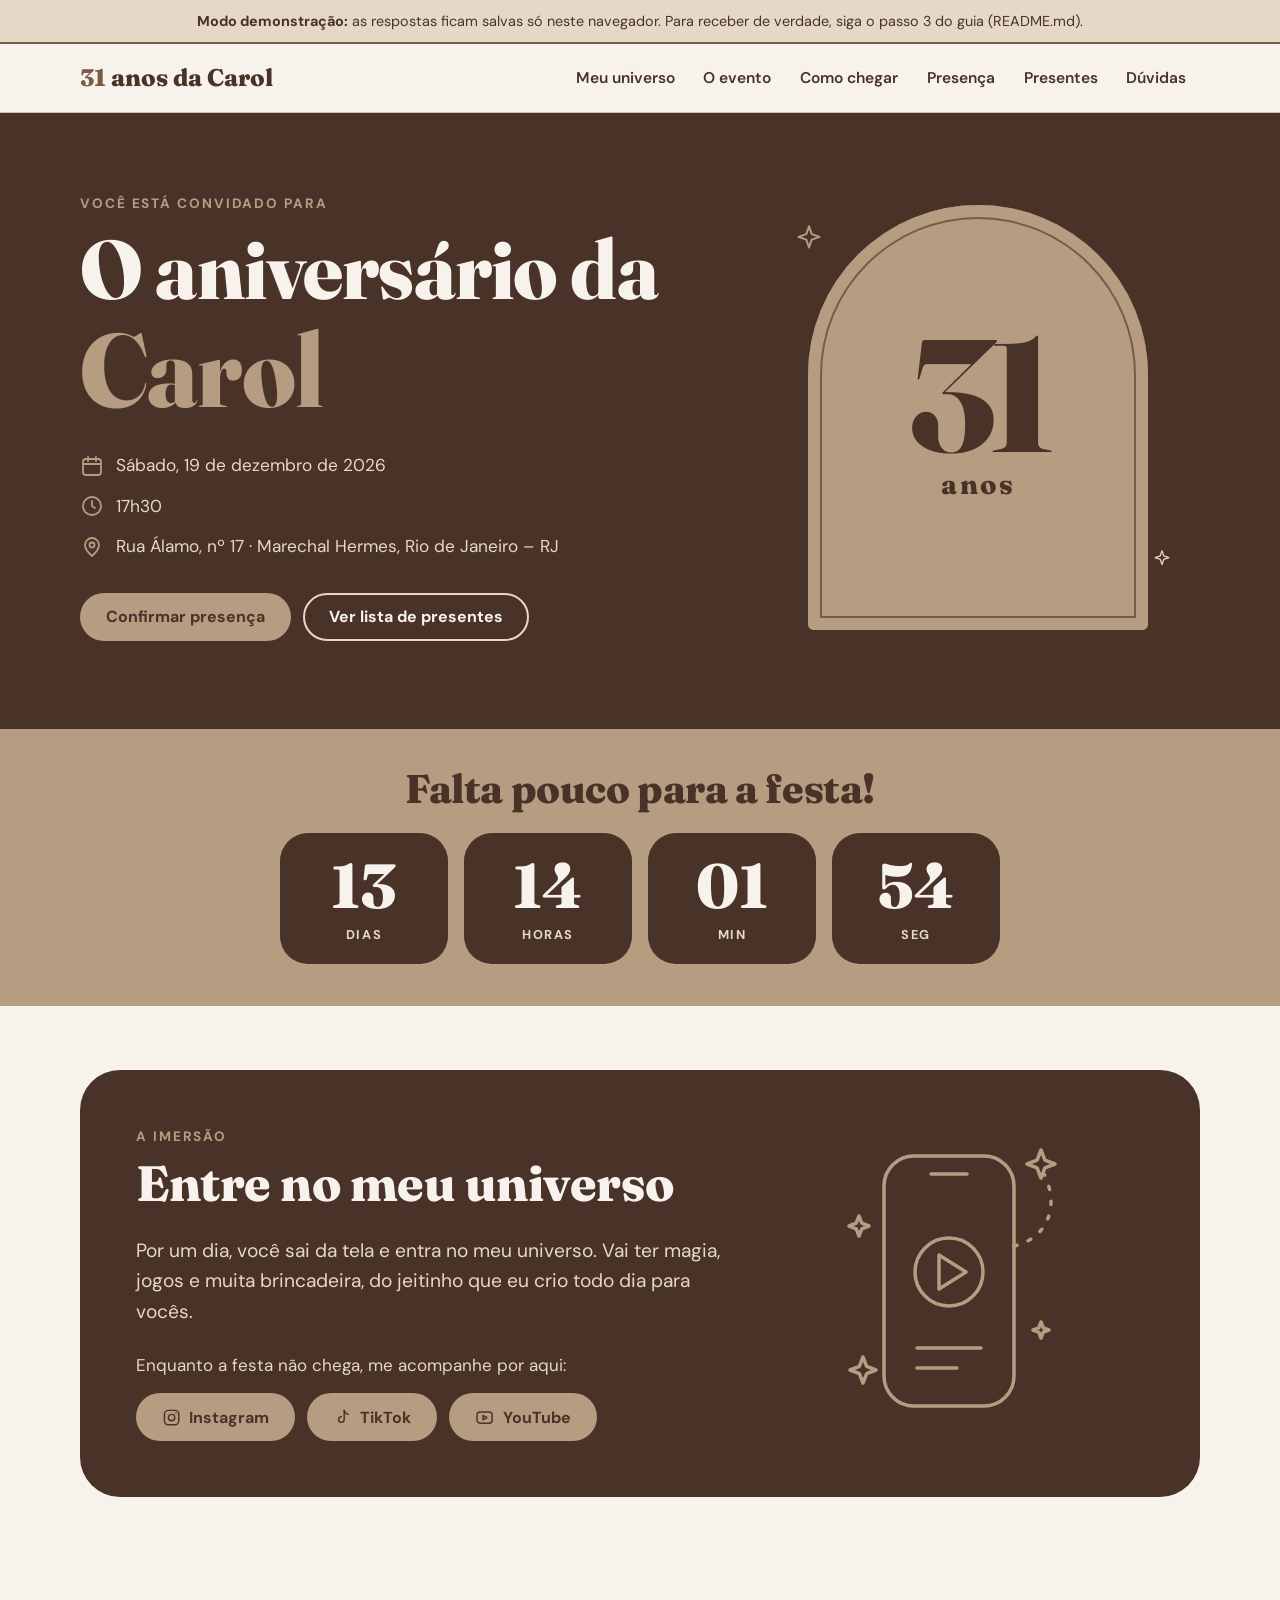
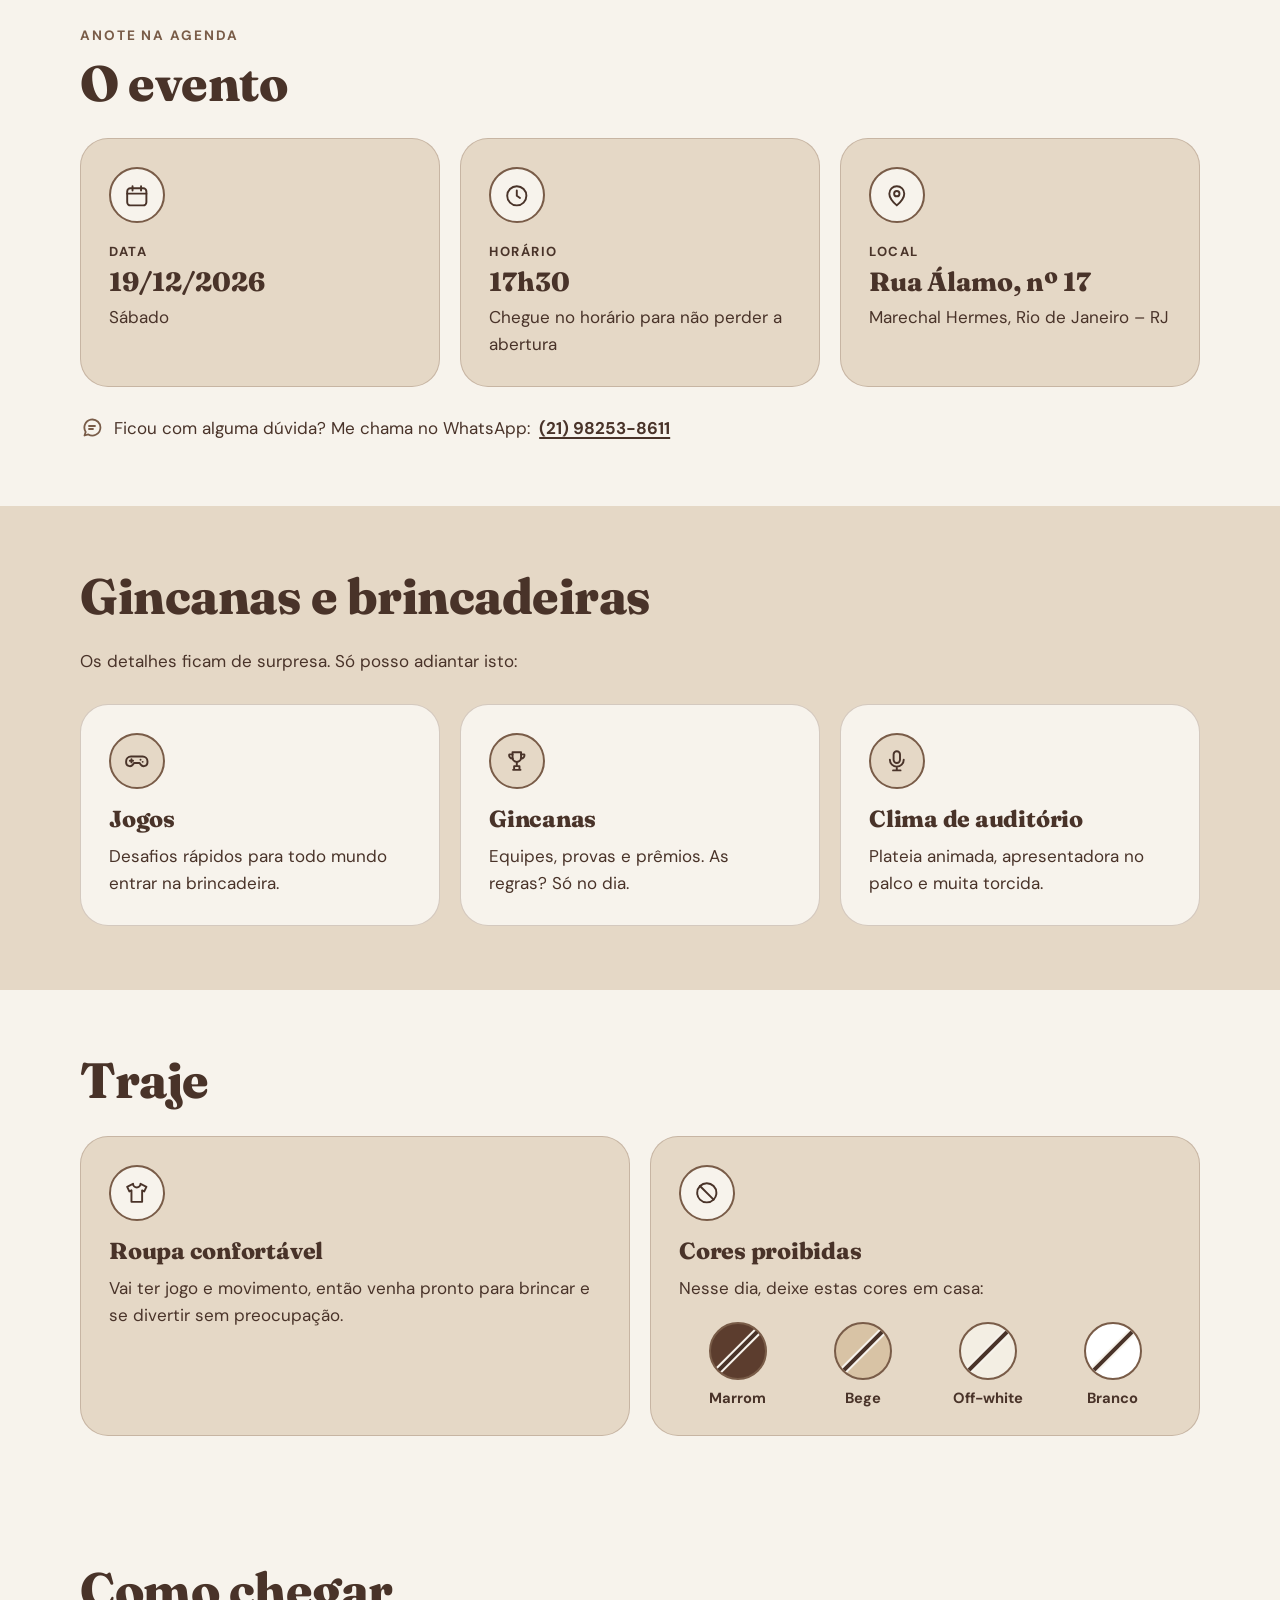
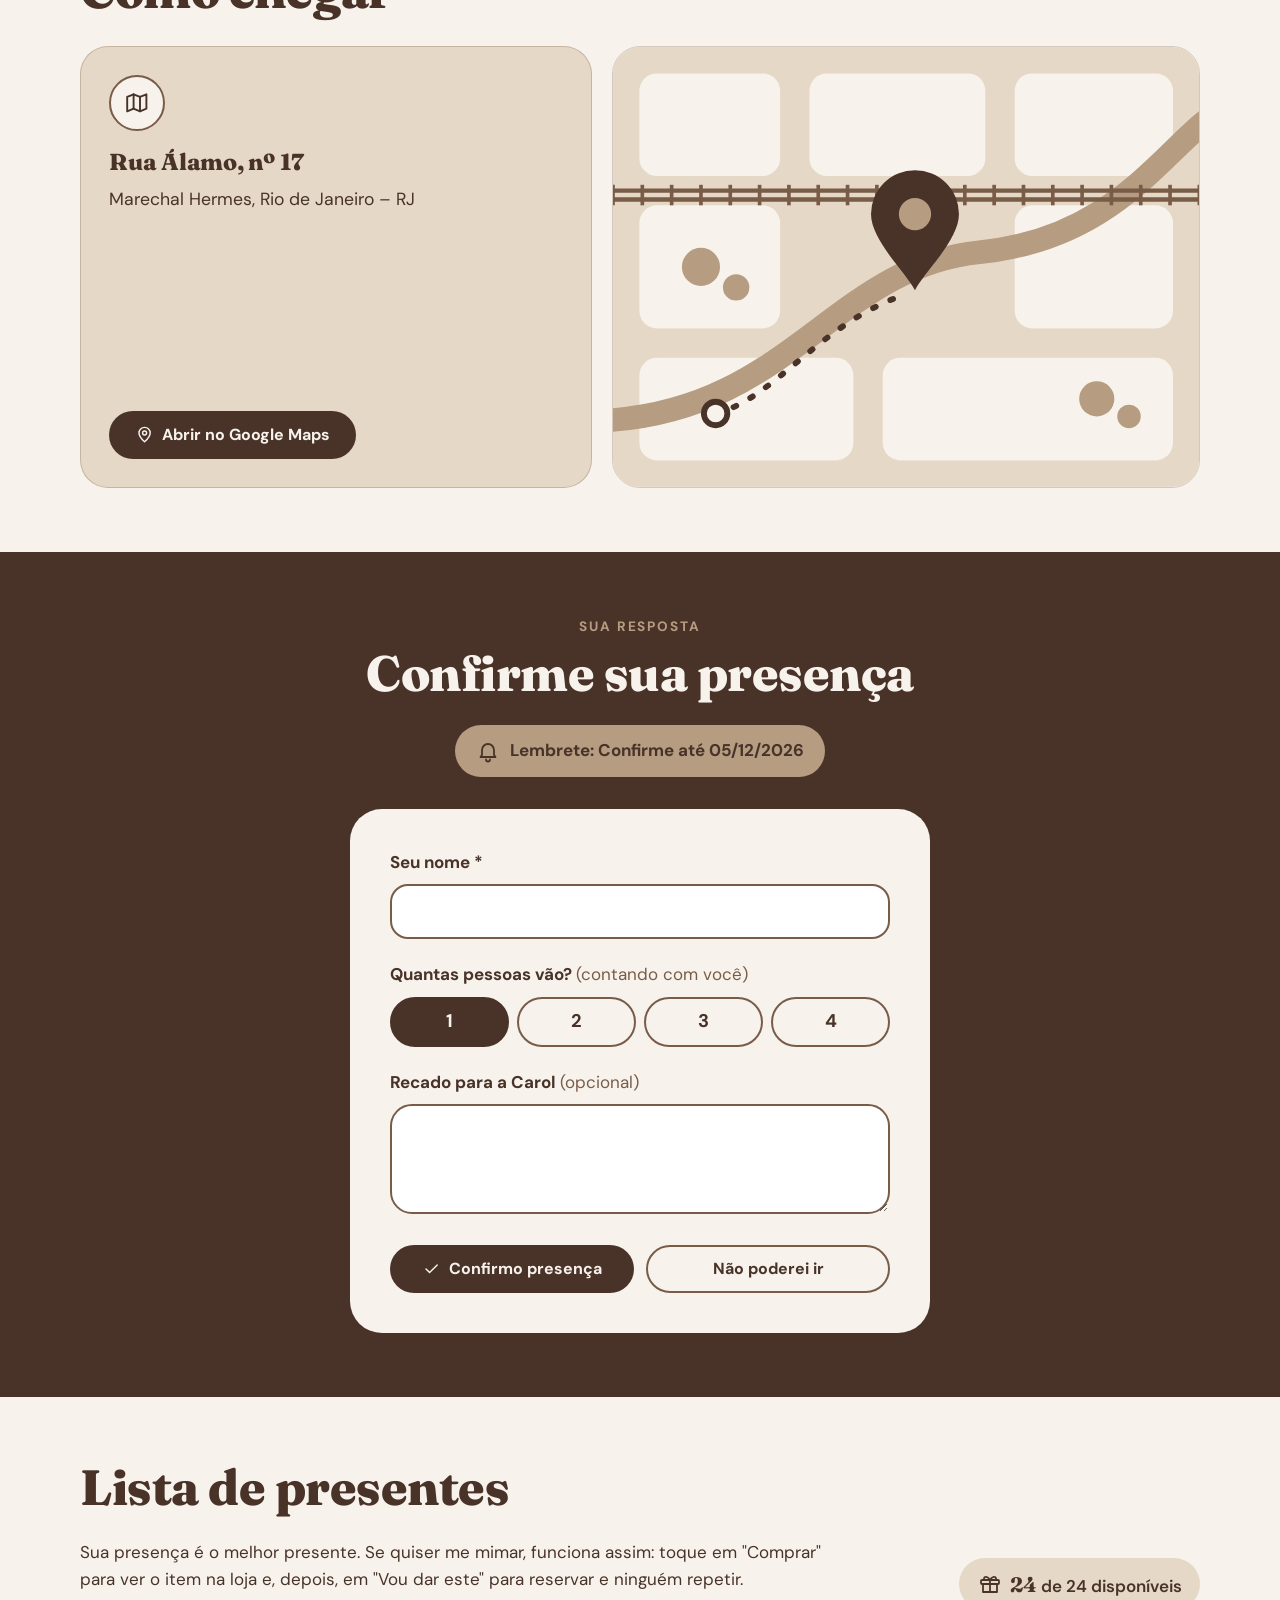
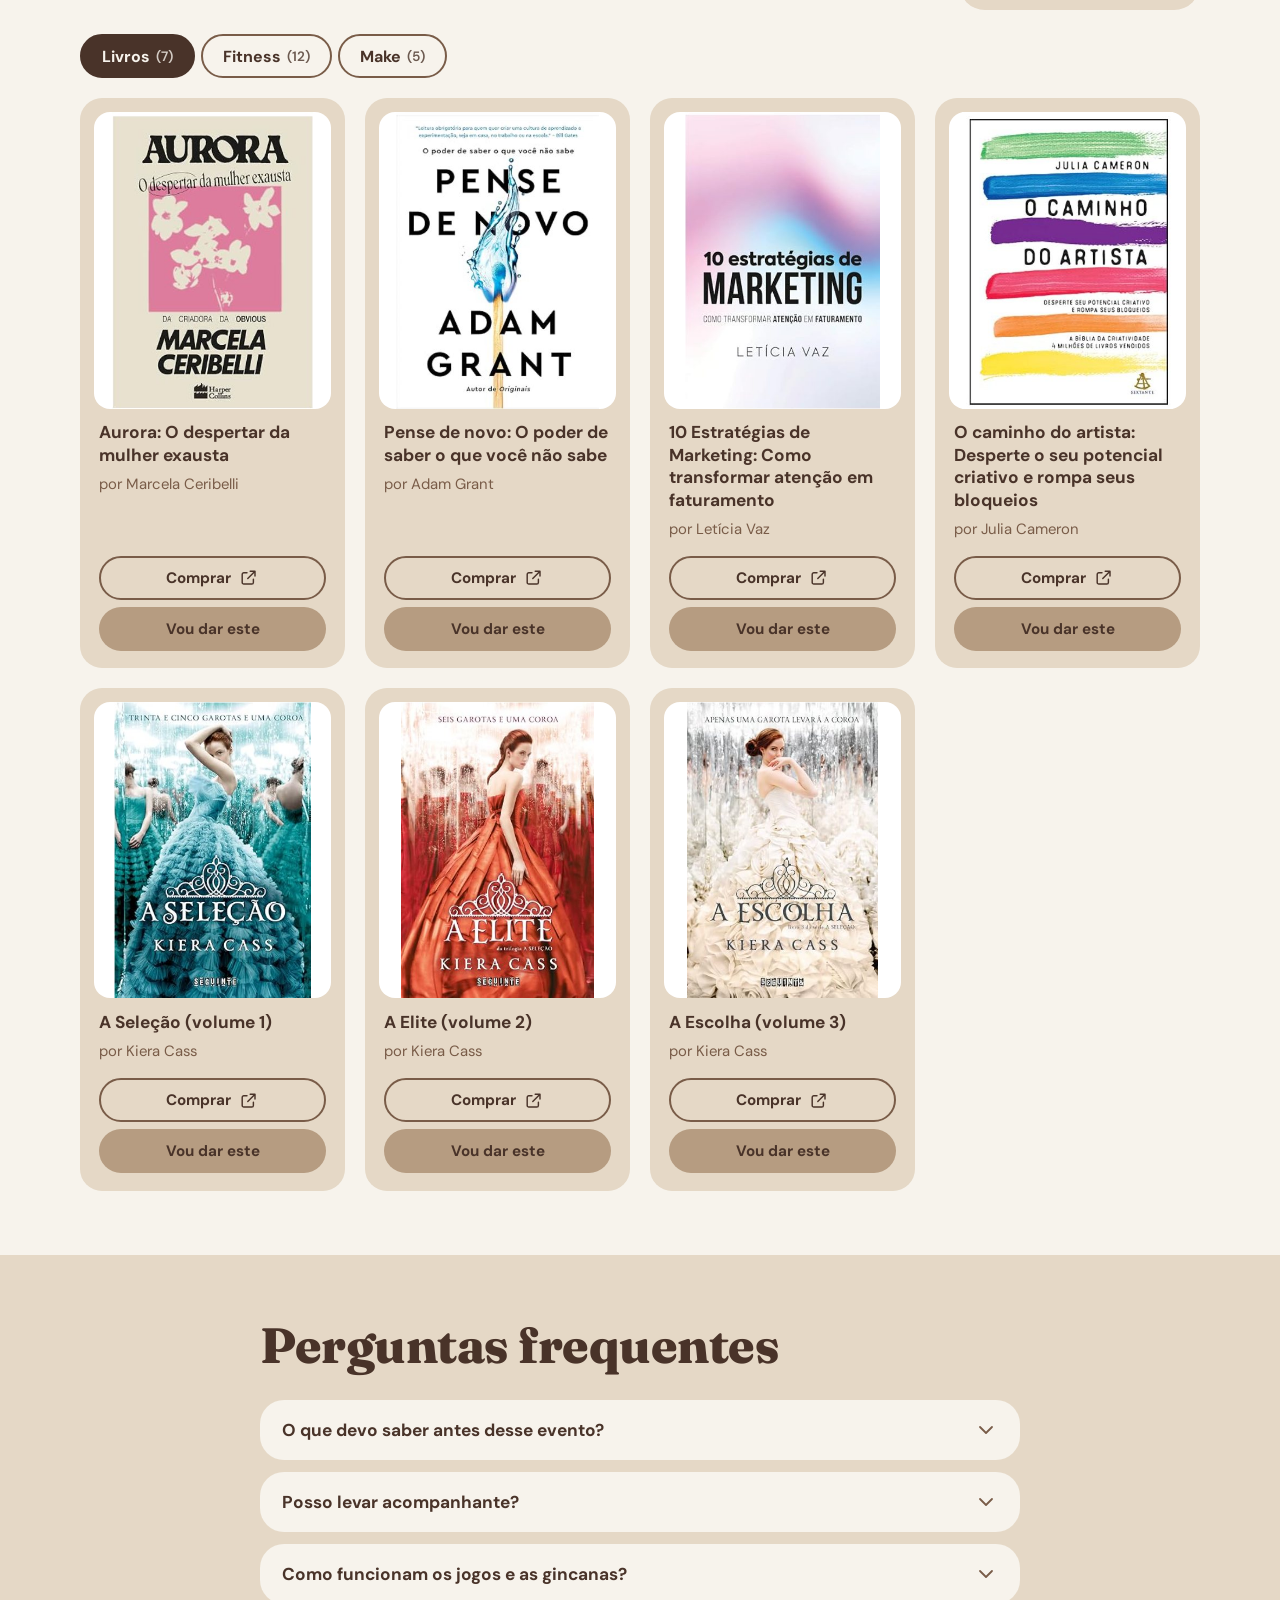
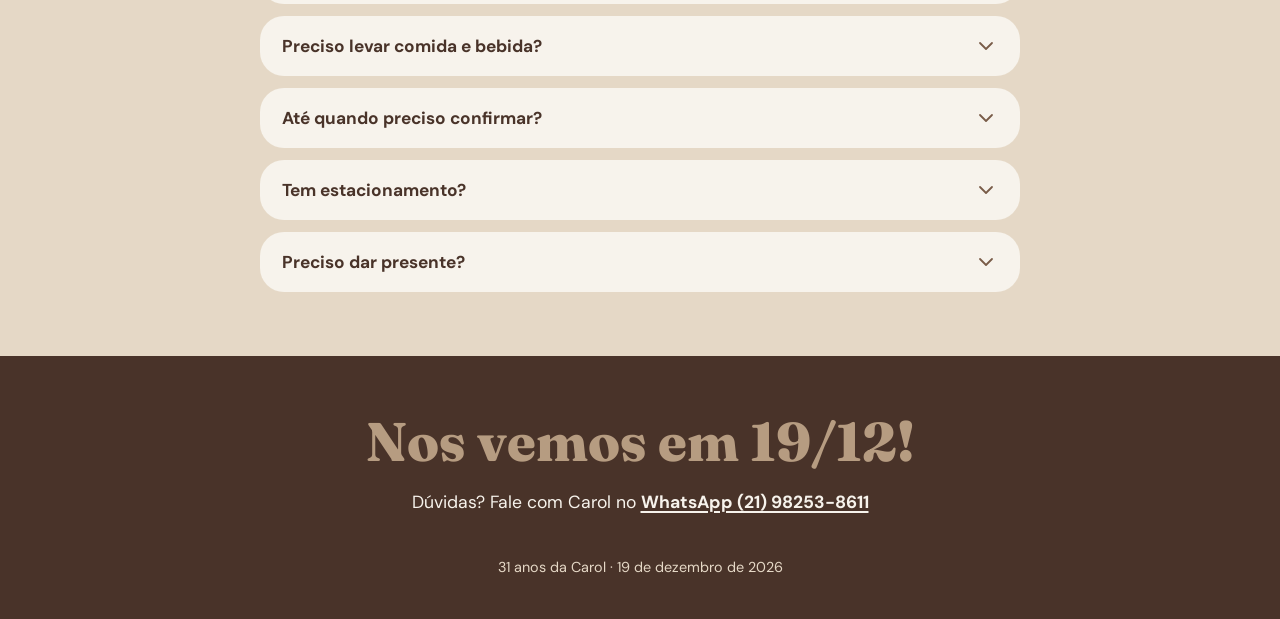
==== index.html @ 62a85123 "Atualiza versao e guia" ====
<!doctype html>
<html lang="pt-BR">
<head>
  <meta charset="utf-8">
  <meta name="viewport" content="width=device-width, initial-scale=1">
  <title>31 anos da Carol · Convite de aniversário</title>
  <meta name="description" content="Sábado, 19/12 às 17h30. Uma imersão no universo da Carol, com jogos, gincanas e clima de auditório. Confirme sua presença!">
  <meta name="theme-color" content="#493329">

  <!-- Prévia do link no WhatsApp e redes (edite se mudar a data) -->
  <meta property="og:type" content="website">
  <meta property="og:locale" content="pt_BR">
  <meta property="og:title" content="O aniversário da Carol · 31 anos">
  <meta property="og:description" content="Sábado, 19/12 às 17h30. Confirme sua presença e veja a lista de presentes.">

  <link rel="icon" href="data:image/svg+xml,%3Csvg xmlns='http://www.w3.org/2000/svg' viewBox='0 0 64 64'%3E%3Crect width='64' height='64' rx='32' fill='%23493329'/%3E%3Ctext x='32' y='43' text-anchor='middle' font-family='Georgia,serif' font-weight='800' font-size='30' fill='%23B69C81'%3E31%3C/text%3E%3C/svg%3E">

  <link rel="preconnect" href="https://fonts.googleapis.com">
  <link rel="preconnect" href="https://fonts.gstatic.com" crossorigin>
  <link rel="stylesheet" href="https://fonts.googleapis.com/css2?family=DM+Sans:opsz,wght@9..40,400;9..40,600;9..40,700&family=Fraunces:opsz,wght@9..144,800&display=swap">

  <link rel="stylesheet" href="estilo/cores.css?v=2026112602">
  <link rel="stylesheet" href="estilo/estilo.css?v=2026112602">
</head>
<body>
  <a class="pular" href="#conteudo">Pular para o conteúdo</a>
  <div id="aviso-demo"></div>
  <header class="topo" id="topo"></header>
  <main id="conteudo" tabindex="-1">
    <noscript>
      <p style="padding:2rem;text-align:center">Para ver o convite, ative o JavaScript do navegador.</p>
    </noscript>
  </main>
  <footer class="rodape escuro" id="rodape"></footer>

  <!-- Textos e presentes (edite estes arquivos) -->
  <script src="conteudo/site.js?v=2026112602"></script>
  <script src="conteudo/presentes.js?v=2026112602"></script>
  <script src="conteudo/conexao.js?v=2026112602"></script>
  <!-- Funcionamento do site (não precisa mexer) -->
  <script src="js/icones.js?v=2026112602"></script>
  <script src="js/servidor.js?v=2026112602"></script>
  <script src="js/pagina.js?v=2026112602"></script>
</body>
</html>
---- estilo/cores.css ----
/* ================================================================
   CORES E FONTES DO SITE
   Troque os códigos de cor aqui e o site inteiro muda junto.
   Dica: mantenha cores claras e escuras com bom contraste entre si.
   ================================================================ */

:root {
  --chocolate: #493329; /* fundos escuros e texto */
  --cafe: #795C48;      /* bordas e detalhes */
  --caramelo: #B69C81;  /* destaques e botões */
  --areia: #E5D8C6;     /* cards e faixas */
  --creme: #F7F3EC;     /* fundo da página */

  --erro: #8A2C1D;      /* mensagens de erro do formulário */

  --fonte-titulo: "Fraunces", Georgia, "Times New Roman", serif;
  --fonte-texto: "DM Sans", system-ui, -apple-system, "Segoe UI", sans-serif;

  --raio: 28px;         /* arredondamento dos cards */
}
---- estilo/estilo.css ----
/* ================================================================
   ESTILO DO SITE
   As cores ficam em estilo/cores.css. Aqui ficam formas e espaçamentos.
   ================================================================ */

*, *::before, *::after { box-sizing: border-box; }
[hidden] { display: none !important; }

html { scroll-behavior: smooth; -webkit-text-size-adjust: 100%; }
@media (prefers-reduced-motion: reduce) {
  html { scroll-behavior: auto; }
  *, *::before, *::after { transition: none !important; animation: none !important; }
}

body {
  margin: 0;
  background: var(--creme);
  color: var(--chocolate);
  font-family: var(--fonte-texto);
  font-size: 1.0625rem;
  line-height: 1.6;
}

img, svg { display: block; max-width: 100%; }
h1, h2, h3 {
  font-family: var(--fonte-titulo);
  font-weight: 800;
  line-height: 1.08;
  margin: 0 0 .5em;
  letter-spacing: -0.01em;
}
p { margin: 0 0 1em; }
a { color: inherit; }

.container { width: min(1120px, 100% - 2.5rem); margin-inline: auto; }
.estreito { width: min(760px, 100% - 2.5rem); margin-inline: auto; }

.sr-only {
  position: absolute !important; width: 1px; height: 1px; padding: 0; margin: -1px;
  overflow: hidden; clip: rect(0 0 0 0); white-space: nowrap; border: 0;
}

/* Foco de teclado sempre visível */
:focus-visible { outline: 3px solid var(--chocolate); outline-offset: 3px; }
.escuro :focus-visible { outline-color: var(--creme); }
.escuro .form-card :focus-visible { outline-color: var(--chocolate); }
main:focus { outline: none; }

.pular {
  position: absolute; left: 1rem; top: -100px; z-index: 100;
  background: var(--chocolate); color: var(--creme);
  padding: .8rem 1.3rem; border-radius: 999px; font-weight: 700; text-decoration: none;
}
.pular:focus { top: 1rem; }

/* Ícones */
.icone {
  width: 1.5rem; height: 1.5rem; flex: none;
  fill: none; stroke: currentColor; stroke-width: 1.8;
  stroke-linecap: round; stroke-linejoin: round;
}

/* Botões em pílula */
.botao {
  display: inline-flex; align-items: center; justify-content: center; gap: .5rem;
  min-height: 48px; padding: .75rem 1.5rem;
  border-radius: 999px; border: 2px solid transparent;
  font: 700 1rem/1.2 var(--fonte-texto); text-decoration: none; text-align: center;
  cursor: pointer; transition: transform .15s ease, background-color .15s ease;
}
.botao .icone { width: 1.2rem; height: 1.2rem; }
.botao:hover { transform: translateY(-1px); }
.botao:disabled { opacity: .65; cursor: progress; transform: none; }
.botao--caramelo { background: var(--caramelo); color: var(--chocolate); }
.botao--caramelo:hover { background: #C6B097; }
.botao--chocolate { background: var(--chocolate); color: var(--creme); }
.botao--chocolate:hover { background: #5A4134; }
.botao--contorno { background: transparent; color: var(--chocolate); border-color: var(--cafe); }
.botao--contorno:hover { background: var(--areia); }
.botao--contorno-claro { background: transparent; color: var(--creme); border-color: var(--areia); }
.botao--contorno-claro:hover { background: rgba(247, 243, 236, .12); }
.botao--pequeno { min-height: 44px; padding: .6rem 1.1rem; font-size: .95rem; }

.botoes { display: flex; flex-wrap: wrap; gap: .75rem; }

/* Aviso do modo demonstração */
.aviso-demo {
  background: var(--areia); color: var(--chocolate);
  font-size: .9rem; padding: .6rem 1.25rem; text-align: center;
  border-bottom: 2px solid var(--cafe);
}

/* ---------- 1. Barra superior ---------- */
.topo {
  position: sticky; top: 0; z-index: 50;
  background: rgba(247, 243, 236, .96);
  -webkit-backdrop-filter: blur(8px); backdrop-filter: blur(8px);
  border-bottom: 1px solid rgba(121, 92, 72, .35);
}
.topo__barra {
  position: relative;
  display: flex; align-items: center; justify-content: space-between; gap: 1rem;
  min-height: 68px;
}
.marca {
  display: inline-flex; align-items: center; min-height: 44px;
  font-family: var(--fonte-titulo); font-weight: 800; font-size: 1.5rem;
  text-decoration: none; border-radius: 12px;
}
.marca span { color: var(--cafe); margin-right: .3rem; }
@media (max-width: 380px) { .marca { font-size: 1.3rem; } }
.menu-botao {
  display: inline-flex; align-items: center; gap: .5rem;
  min-height: 44px; padding: .5rem 1.1rem;
  border-radius: 999px; border: 2px solid var(--cafe);
  background: transparent; color: var(--chocolate);
  font: 700 1rem var(--fonte-texto); cursor: pointer;
}
.menu {
  display: none;
  position: absolute; left: -1.25rem; right: -1.25rem; top: 100%;
  background: var(--creme);
  border-bottom: 1px solid rgba(121, 92, 72, .35);
  padding: .5rem 1.25rem 1.25rem;
  box-shadow: 0 18px 30px -20px rgba(73, 51, 41, .45);
}
.menu.aberto { display: block; }
.menu ul { list-style: none; margin: 0; padding: 0; display: grid; gap: .15rem; }
.menu a {
  display: flex; align-items: center; min-height: 48px; padding: 0 1rem;
  border-radius: 999px; text-decoration: none; font-weight: 600;
}
.menu a:hover { background: var(--areia); }

@media (min-width: 980px) {
  .menu-botao { display: none; }
  .menu { display: block; position: static; padding: 0; background: none; border: 0; box-shadow: none; }
  .menu ul { display: flex; gap: .1rem; }
  .menu a { min-height: 44px; padding: 0 .85rem; font-size: .97rem; }
}

/* ---------- Seções em geral ---------- */
.secao { padding: 4rem 0; }
[id] { scroll-margin-top: 76px; }
.titulo-secao { font-size: clamp(2rem, 7.5vw, 3.1rem); }
.sobretitulo {
  font-weight: 700; text-transform: uppercase; letter-spacing: .14em;
  font-size: .85rem; color: var(--cafe); margin: 0 0 .6rem;
}
.escuro .sobretitulo { color: var(--caramelo); }
.intro { max-width: 62ch; }
.centro { text-align: center; }
.escuro { background: var(--chocolate); color: var(--creme); }
.faixa-areia { background: var(--areia); }

.grade-3, .grade-2 { display: grid; gap: 1rem; margin-top: 1.75rem; }
@media (min-width: 760px) {
  .grade-3 { grid-template-columns: repeat(3, 1fr); gap: 1.25rem; }
  .grade-2 { grid-template-columns: repeat(2, 1fr); gap: 1.25rem; }
}

.card {
  background: var(--areia);
  border: 1px solid rgba(121, 92, 72, .28);
  border-radius: var(--raio);
  padding: 1.4rem 1.4rem 1.5rem;
}
@media (min-width: 760px) { .card { padding: 1.75rem; } }
.faixa-areia .card { background: var(--creme); }
.card h3 { font-size: 1.45rem; }
.card p:last-child { margin-bottom: 0; }

/* Cards sobem um pouquinho quando o mouse passa por cima (como os botões) */
.secao .card, .presente { transition: transform .2s ease, box-shadow .2s ease; }
@media (hover: hover) {
  .secao .card:hover, .presente:hover {
    transform: translateY(-4px);
    box-shadow: 0 12px 26px -14px rgba(73, 51, 41, .45);
  }
}

.icone-redondo {
  display: grid; place-items: center;
  width: 56px; height: 56px; margin-bottom: 1.1rem;
  border-radius: 50%; border: 2px solid var(--cafe);
  background: var(--creme); color: var(--chocolate);
}
.faixa-areia .icone-redondo { background: var(--areia); }
.icone-redondo .icone { width: 1.6rem; height: 1.6rem; }

.card__rotulo {
  font-size: .82rem; font-weight: 700; text-transform: uppercase; letter-spacing: .12em;
  margin: 0 0 .3rem;
}
.card__valor {
  font-family: var(--fonte-titulo); font-weight: 800;
  font-size: 1.65rem; line-height: 1.15; margin: 0 0 .4rem;
}

.link { font-weight: 700; text-decoration-thickness: 2px; text-underline-offset: 3px; }

/* ---------- 2. Hero ---------- */
.hero { padding: 3rem 0 3.5rem; overflow: hidden; }
.hero__grade { display: grid; gap: 2.25rem; align-items: center; }
.hero h1 { font-size: clamp(2.5rem, 11vw, 5.2rem); color: var(--creme); margin-bottom: 0; }
.hero h1 .destaque { display: block; color: var(--caramelo); font-size: 1.25em; }
.hero__info {
  list-style: none; padding: 0; margin: 1.6rem 0 2rem;
  display: grid; gap: .8rem; color: var(--areia); font-size: 1.08rem;
}
.hero__info li { display: flex; gap: .75rem; align-items: flex-start; }
.hero__info .icone { color: var(--caramelo); margin-top: .1rem; }
@media (max-width: 520px) { .hero .botoes .botao { flex: 1 1 100%; } }

.hero__arte { position: relative; display: flex; justify-content: center; }
.arco {
  position: relative;
  width: min(220px, 62vw); aspect-ratio: 4 / 5;
  display: flex; flex-direction: column; align-items: center; justify-content: center;
  background: var(--caramelo); color: var(--chocolate);
  border-radius: 999px 999px 34px 34px;
  box-shadow: inset 0 0 0 12px var(--caramelo), inset 0 0 0 14px var(--cafe);
}
.arco__numero {
  font-family: var(--fonte-titulo); font-weight: 800;
  font-size: clamp(5.5rem, 26vw, 10rem); line-height: .85; letter-spacing: -0.04em;
}
.arco__anos { font-family: var(--fonte-titulo); font-weight: 800; font-size: 1.7rem; letter-spacing: .08em; }
.arco--foto { overflow: hidden; box-shadow: none; border: 4px solid var(--caramelo); }
.arco--foto img { position: absolute; inset: 0; width: 100%; height: 100%; object-fit: cover; }
.arco__selo {
  position: absolute; bottom: 1rem; left: 50%; transform: translateX(-50%);
  background: var(--caramelo); color: var(--chocolate); border-radius: 999px;
  padding: .3rem 1.1rem; font-family: var(--fonte-titulo); font-weight: 800; font-size: 1.3rem; white-space: nowrap;
}
.brilho { position: absolute; color: var(--caramelo); }
.brilho .icone { width: 100%; height: 100%; stroke-width: 1.4; }
.brilho--1 { width: 34px; height: 34px; top: 4%; left: 8%; }
.brilho--2 { width: 22px; height: 22px; bottom: 14%; right: 6%; color: var(--areia); }
.brilho--3 { width: 18px; height: 18px; top: 30%; right: 12%; }

@media (min-width: 860px) {
  .hero { padding: 5rem 0 5.5rem; }
  .hero__grade { grid-template-columns: 1.3fr .9fr; }
  .arco { width: 340px; }
}

/* ---------- 3. Contagem regressiva ---------- */
.contagem { background: var(--caramelo); color: var(--chocolate); padding: 2.4rem 0 2.6rem; }
.contagem h2 { text-align: center; font-size: clamp(1.65rem, 6.5vw, 2.5rem); margin: 0; }
.contagem__blocos {
  display: grid; grid-template-columns: repeat(4, 1fr); gap: .6rem;
  max-width: 720px; margin: 1.4rem auto 0;
}
.bloco {
  background: var(--chocolate); color: var(--creme);
  border-radius: 22px; padding: 1rem .25rem .9rem; text-align: center;
}
.bloco__num {
  display: block; font-family: var(--fonte-titulo); font-weight: 800;
  font-size: clamp(2.1rem, 10vw, 3.9rem); line-height: 1; font-variant-numeric: tabular-nums;
}
.bloco__rot {
  display: block; margin-top: .45rem;
  font-size: .8rem; font-weight: 700; text-transform: uppercase; letter-spacing: .12em; color: var(--areia);
}
@media (min-width: 600px) { .contagem__blocos { gap: 1rem; } .bloco { border-radius: 28px; padding: 1.4rem .5rem 1.2rem; } }

/* ---------- 4. O evento ---------- */
.linha-whats {
  display: flex; align-items: center; flex-wrap: wrap; gap: .4rem .6rem;
  margin: 1.75rem 0 0;
}
.linha-whats .icone { color: var(--cafe); }

/* ---------- 5. Universo ---------- */
.universo {
  position: relative; overflow: hidden;
  display: grid; gap: 2rem; align-items: center;
  background: var(--chocolate); color: var(--creme);
  border-radius: 40px; padding: 2.5rem 1.5rem;
}
.universo h2 { color: var(--creme); }
.universo .sobretitulo { color: var(--caramelo); }
.texto-grande { font-size: 1.2rem; color: var(--areia); max-width: 52ch; }
.universo__chamada { color: var(--areia); margin: 1.5rem 0 .9rem; }
.universo__arte { width: min(170px, 50%); margin-inline: auto; color: var(--caramelo); }
@media (min-width: 860px) { .universo__arte { width: min(240px, 80%); } }
.universo__arte svg { width: 100%; height: auto; }
@media (max-width: 520px) { .universo .botoes .botao { flex: 1 1 100%; } }
@media (min-width: 860px) {
  .universo { grid-template-columns: 1.5fr 1fr; padding: 3.5rem 3.5rem; }
}

/* ---------- 7. Traje ---------- */
.cores {
  list-style: none; padding: 0; margin: 1.25rem 0 0;
  display: grid; grid-template-columns: repeat(4, 1fr); gap: .5rem; text-align: center;
}
.bolinha {
  position: relative; display: block; overflow: hidden;
  width: 58px; height: 58px; margin: 0 auto .55rem;
  border-radius: 50%; background: var(--cor); border: 2px solid var(--cafe);
}
.bolinha::after {
  content: ""; position: absolute; left: 50%; top: 50%;
  width: 135%; height: 4px; background: var(--chocolate);
  box-shadow: 0 0 0 2px var(--creme);
  transform: translate(-50%, -50%) rotate(-45deg);
}
.cores__nome { font-size: .92rem; font-weight: 700; line-height: 1.25; display: block; }

/* ---------- 8. Como chegar ---------- */
.chegar { display: grid; gap: 1.25rem; margin-top: 1.75rem; }
.chegar .card { display: flex; flex-direction: column; }
.chegar__endereco { font-size: 1.1rem; }
.chegar .botao { margin-top: auto; align-self: flex-start; }
@media (max-width: 520px) { .chegar .botao { align-self: stretch; } }
.mapa-arte { border-radius: var(--raio); overflow: hidden; min-height: 240px; border: 1px solid rgba(121, 92, 72, .28); }
.mapa-arte svg { width: 100%; height: 100%; }
.m-fundo { fill: var(--areia); }
.m-quadra { fill: var(--creme); }
.m-avenida { fill: none; stroke: var(--caramelo); stroke-width: 16; stroke-linecap: round; }
.m-trilho { fill: none; stroke: var(--cafe); stroke-width: 3; }
.m-dormente { stroke: var(--cafe); stroke-width: 2.5; }
.m-arvore { fill: var(--caramelo); }
.m-rota { fill: none; stroke: var(--chocolate); stroke-width: 4; stroke-linecap: round; stroke-dasharray: 2 11; }
.m-pin { fill: var(--chocolate); }
.m-pin-centro { fill: var(--caramelo); }
.m-inicio { fill: var(--creme); stroke: var(--chocolate); stroke-width: 4; }
@media (min-width: 860px) { .chegar { grid-template-columns: 1fr 1.15fr; } }

/* ---------- 9. Presença ---------- */
.presenca h2 { color: var(--creme); }
.lembrete {
  display: flex; align-items: center; justify-content: center; gap: .6rem;
  width: fit-content; max-width: 100%; margin: 0 auto 2rem;
  background: var(--caramelo); color: var(--chocolate);
  border-radius: 999px; padding: .75rem 1.3rem; font-weight: 700; text-align: left;
}
.form-card {
  background: var(--creme); color: var(--chocolate);
  border-radius: 32px; padding: 1.75rem 1.25rem; max-width: 580px; margin: 0 auto;
}
@media (min-width: 600px) { .form-card { padding: 2.5rem; } }
.campo { margin: 0 0 1.4rem; border: 0; padding: 0; min-width: 0; }
.campo label, .campo legend { display: block; font-weight: 700; margin-bottom: .5rem; padding: 0; }
.dica { font-weight: 400; color: var(--cafe); }
.campo input[type="text"], .campo textarea {
  width: 100%; min-height: 50px; padding: .75rem 1.1rem;
  border: 2px solid var(--cafe); border-radius: 18px;
  background: #FFFFFF; color: var(--chocolate); font: inherit;
}
.campo textarea { min-height: 110px; resize: vertical; border-radius: 22px; }
.campo [aria-invalid="true"] { border-color: var(--erro); }
.erro { color: var(--erro); font-weight: 700; font-size: .95rem; margin: .45rem 0 0; }
.pilulas { display: grid; grid-template-columns: repeat(4, 1fr); gap: .5rem; }
.pilula { position: relative; display: block; margin: 0 !important; }
.pilula input { position: absolute; inset: 0; width: 100%; height: 100%; margin: 0; opacity: 0; cursor: pointer; }
.pilula span {
  display: flex; align-items: center; justify-content: center;
  min-height: 50px; border-radius: 999px; border: 2px solid var(--cafe);
  font-weight: 700; font-size: 1.15rem; transition: background-color .15s ease;
}
.pilula input:hover + span { background: var(--areia); }
.pilula input:checked + span { background: var(--chocolate); border-color: var(--chocolate); color: var(--creme); }
.pilula input:focus-visible + span { outline: 3px solid var(--chocolate); outline-offset: 3px; }
.armadilha { position: absolute; left: -9999px; width: 1px; height: 1px; overflow: hidden; }
.form-botoes { display: grid; gap: .75rem; margin-top: .5rem; }
@media (min-width: 520px) { .form-botoes { grid-template-columns: 1fr 1fr; } }
.form-status { margin: 1rem 0 0; font-weight: 700; text-align: center; }
.form-status:empty { margin: 0; }
.sucesso { text-align: center; }
.sucesso:focus { outline: none; }
.sucesso__icone {
  display: grid; place-items: center; width: 72px; height: 72px; margin: 0 auto 1rem;
  border-radius: 50%; background: var(--caramelo); color: var(--chocolate);
}
.sucesso__icone .icone { width: 2.2rem; height: 2.2rem; }
.sucesso h3 { font-size: 1.8rem; }

/* ---------- 10. Presentes ---------- */
.presentes__topo { display: flex; flex-wrap: wrap; align-items: flex-end; justify-content: space-between; gap: 1rem 2rem; }
.contador {
  display: inline-flex; align-items: center; gap: .5rem; margin: 0;
  background: var(--areia); border-radius: 999px; padding: .6rem 1.15rem; font-weight: 600;
}
.contador strong { font-family: var(--fonte-titulo); font-size: 1.3rem; }
/* Abas das categorias */
.categorias { display: flex; flex-wrap: wrap; gap: .4rem; margin: 1.5rem 0 0; padding: 0; list-style: none; }
.categoria {
  min-height: 44px; padding: .5rem .9rem; border-radius: 999px;
  border: 2px solid var(--cafe); background: transparent; color: var(--chocolate);
  font: 700 .95rem var(--fonte-texto); display: inline-flex; align-items: center; gap: .35rem;
  transition: background-color .15s ease, color .15s ease;
}
.categoria:hover { background: var(--areia); }
.categoria[aria-pressed="true"] { background: var(--chocolate); border-color: var(--chocolate); color: var(--creme); }
.categoria__qtd { font-weight: 600; opacity: .8; font-size: .85rem; }
@media (min-width: 700px) { .categoria { padding: .55rem 1.25rem; font-size: 1rem; } }

.lista-presentes {
  list-style: none; padding: 0; margin: 1.25rem 0 0;
  display: grid; gap: .75rem; grid-template-columns: repeat(2, minmax(0, 1fr));
}
@media (min-width: 700px) { .lista-presentes { grid-template-columns: repeat(3, minmax(0, 1fr)); gap: 1rem; } }
@media (min-width: 1000px) { .lista-presentes { grid-template-columns: repeat(4, minmax(0, 1fr)); gap: 1.25rem; } }
.presente {
  display: flex; flex-direction: column;
  background: var(--areia); border: 2px solid transparent;
  border-radius: 22px; padding: .55rem;
}
@media (min-width: 700px) { .presente { padding: .75rem; } }
.presente__imagem {
  position: relative; aspect-ratio: 4 / 5; border-radius: 16px;
  background: #fff; color: var(--cafe);
  display: grid; place-items: center; overflow: hidden;
}
.presente__imagem > .icone { width: 72px; height: 72px; stroke-width: 1.2; }
.presente__imagem img { position: absolute; inset: 0; width: 100%; height: 100%; object-fit: contain; }
.presente__corpo { display: flex; flex-direction: column; flex: 1; padding: .8rem .3rem .2rem; }
.presente h3 {
  font-family: var(--fonte-texto); font-weight: 700; letter-spacing: 0;
  font-size: 1rem; line-height: 1.3; margin: 0 0 .4rem;
}
@media (min-width: 700px) { .presente h3 { font-size: 1.08rem; } }
.presente__autor { margin: 0 0 .9rem; font-size: .93rem; color: var(--cafe); }
.presente__info { list-style: none; padding: 0; margin: 0 0 .9rem; display: grid; gap: .2rem; font-size: .93rem; }
.presente__info span { font-weight: 700; }
.presente__detalhes { margin: 0 0 .35rem; }
.presente__loja { font-size: .95rem; margin: 0 0 1.1rem; }
.presente__botoes { margin-top: auto; display: grid; grid-template-columns: 1fr; gap: .45rem; }
.presente__botoes .botao { padding-inline: .6rem; width: 100%; }
.presente__aviso { margin: auto 0 0; font-weight: 600; font-size: .97rem; }
.presente.escolhido { background: transparent; border: 2px dashed var(--cafe); }
.presente.escolhido .presente__imagem > :not(.selo) { opacity: .35; }
.presente.escolhido h3 { color: var(--cafe); }
.selo {
  position: absolute; top: .75rem; left: .75rem; z-index: 1;
  display: inline-flex; align-items: center; gap: .35rem;
  background: var(--chocolate); color: var(--creme);
  border-radius: 999px; padding: .35rem .85rem; font-size: .88rem; font-weight: 700;
}
.selo .icone { width: 1rem; height: 1rem; stroke-width: 2.4; }
.status-presentes { margin: 1.25rem 0 0; font-weight: 700; }
.status-presentes:empty { margin: 0; }

/* ---------- 11. Perguntas frequentes ---------- */
.faq { display: grid; gap: .75rem; margin-top: 1.75rem; }
.faq__item { background: var(--creme); border-radius: 24px; }
.faq__item h3 { margin: 0; font-family: var(--fonte-texto); font-size: 1.08rem; font-weight: 700; line-height: 1.35; letter-spacing: 0; }
.faq__item button {
  width: 100%; min-height: 60px; padding: 1rem 1.4rem;
  display: flex; align-items: center; justify-content: space-between; gap: 1rem;
  background: none; border: 0; border-radius: 24px;
  font: inherit; color: inherit; text-align: left; cursor: pointer;
}
.faq__item button .icone { transition: transform .2s ease; color: var(--cafe); }
.faq__item button[aria-expanded="true"] .icone { transform: rotate(180deg); }
.faq__resposta { padding: 0 1.4rem 1.3rem; }
.faq__resposta p { margin: 0; }

/* ---------- 12. Rodapé ---------- */
.rodape { padding: 3.5rem 0 2.5rem; text-align: center; }
.rodape__frase {
  font-family: var(--fonte-titulo); font-weight: 800; line-height: 1.1;
  font-size: clamp(2.1rem, 8.5vw, 3.4rem); color: var(--caramelo); margin-bottom: 1rem;
}
.rodape__whats { font-size: 1.1rem; }
.rodape a { color: var(--creme); }
.rodape__pequeno { color: var(--areia); font-size: .9rem; margin: 2.5rem 0 0; }

/* ---------- Cursor de câmera (só aparece no computador) ----------
   O mouse fica normal e vira uma câmera caramelo em cima de algo clicável.
   Nos campos de digitar continua o cursor de texto, para facilitar. */
a, button, label, [role="button"], .pilula input, .faq__item button, .botao {
  cursor: url("data:image/svg+xml,%3Csvg xmlns='http://www.w3.org/2000/svg' width='32' height='32' viewBox='0 0 32 32'%3E%3Cpath d='M11 8l2-3h6l2 3h5a3 3 0 0 1 3 3v13a3 3 0 0 1-3 3H6a3 3 0 0 1-3-3V11a3 3 0 0 1 3-3z' fill='%23B69C81' stroke='%23493329' stroke-width='2' stroke-linejoin='round'/%3E%3Ccircle cx='16' cy='17' r='5' fill='%23F7F3EC' stroke='%23493329' stroke-width='2'/%3E%3Ccircle cx='16' cy='17' r='1.6' fill='%23493329'/%3E%3Ccircle cx='24' cy='12' r='1.2' fill='%23493329'/%3E%3C/svg%3E") 16 17, pointer;
}
input[type="text"], input[type="password"], textarea { cursor: text; }
.botao:disabled { cursor: progress; }
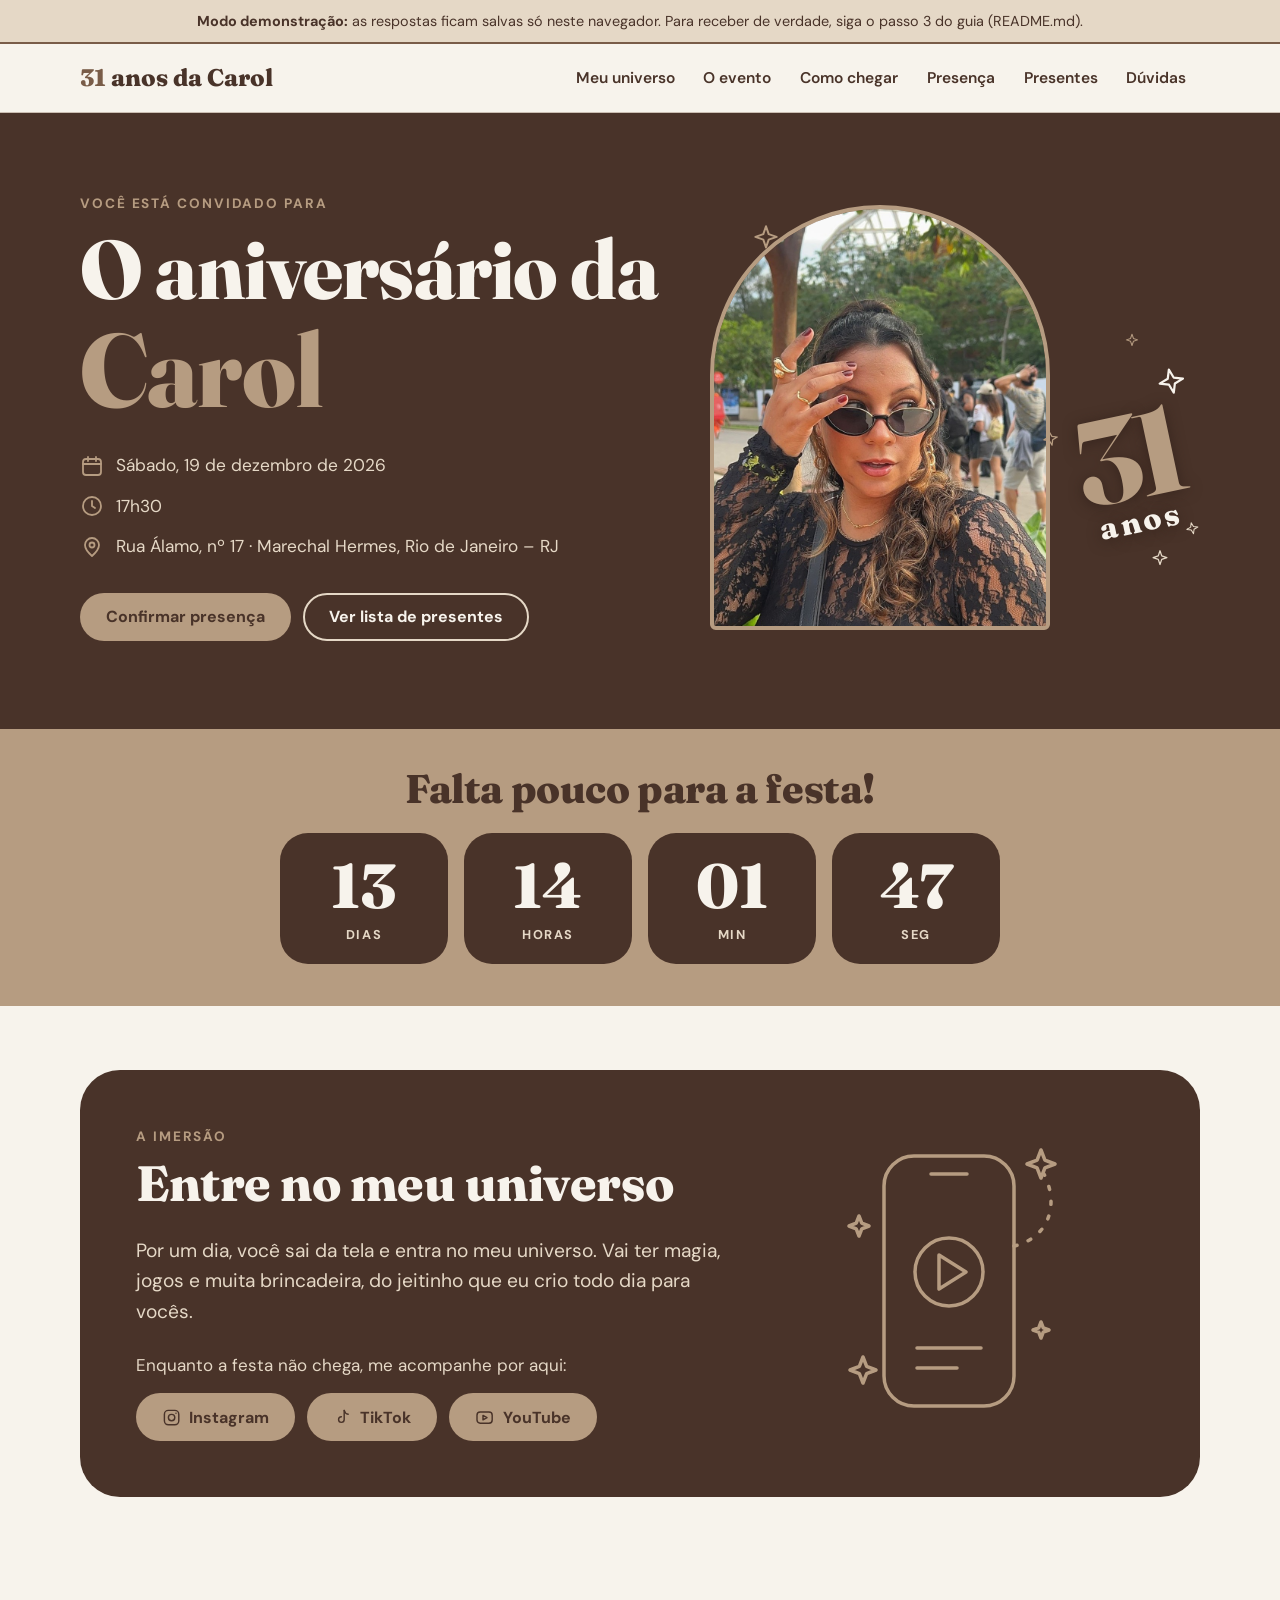
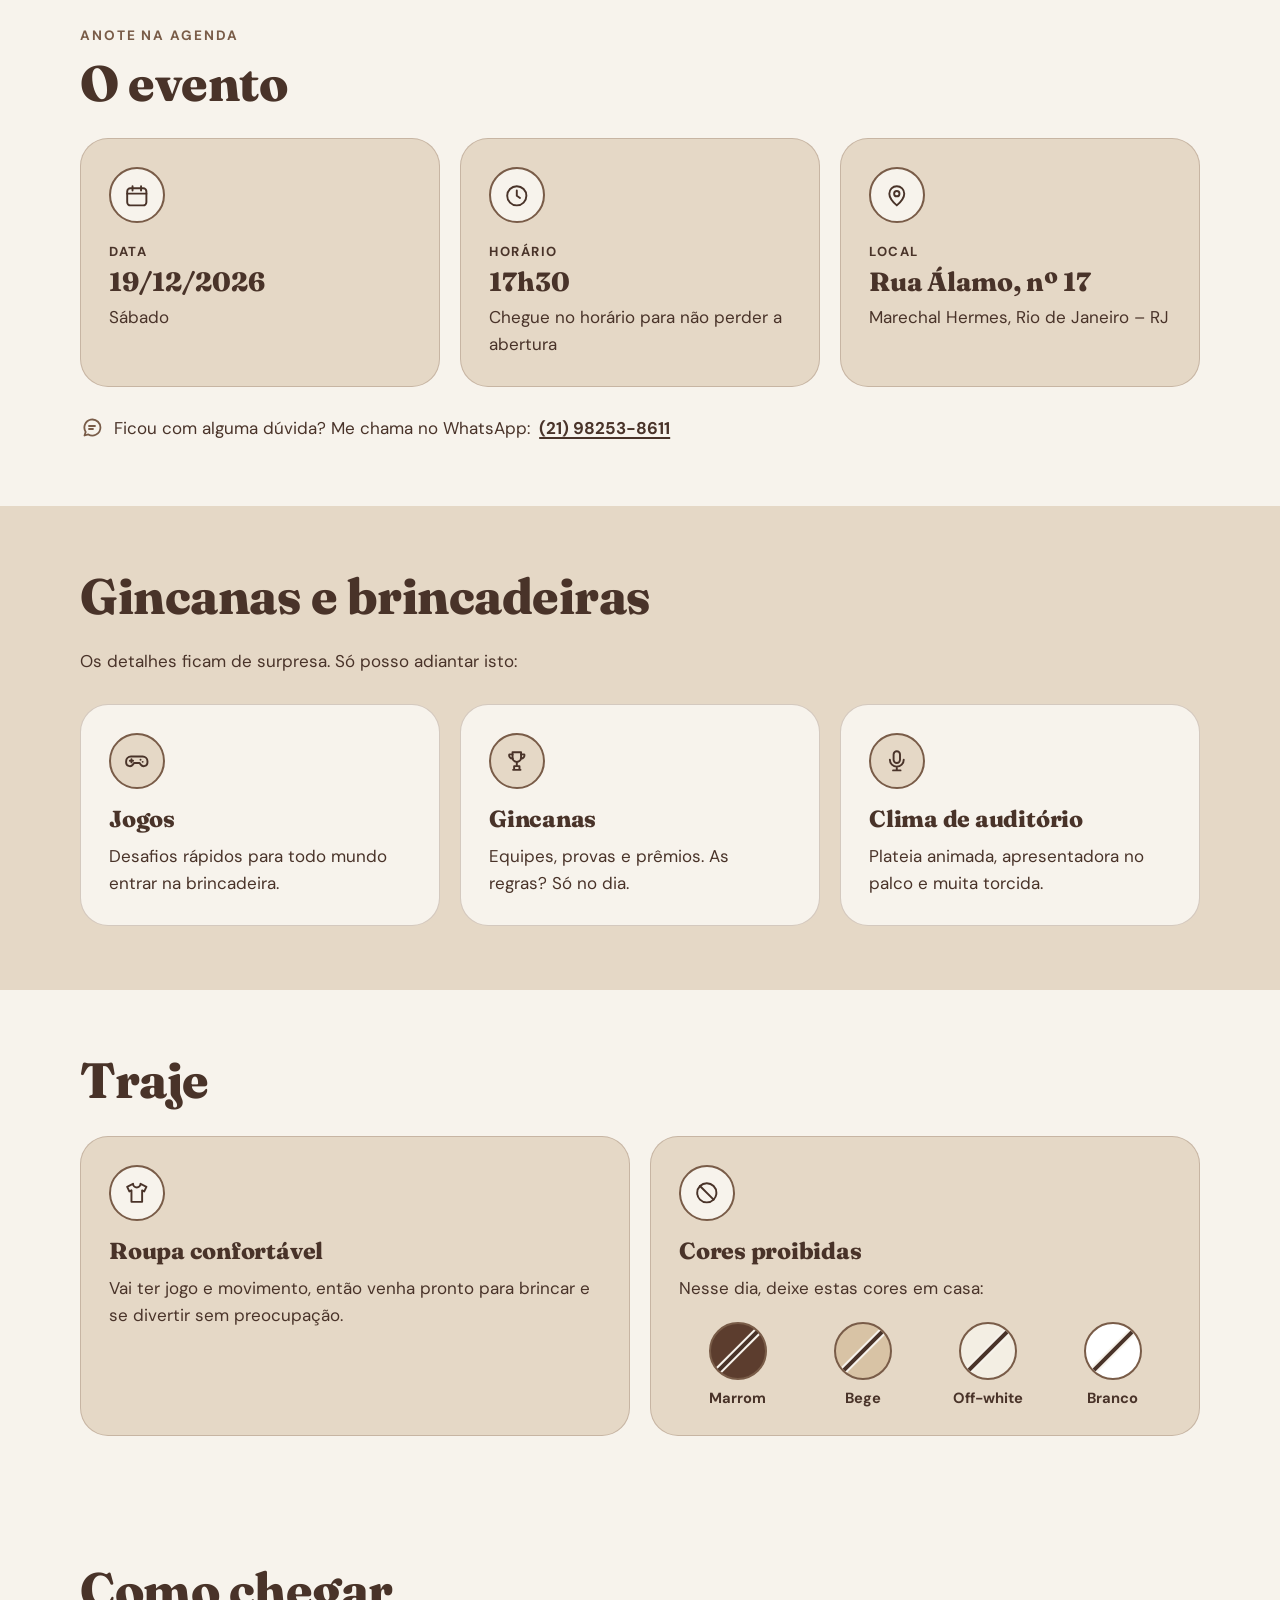
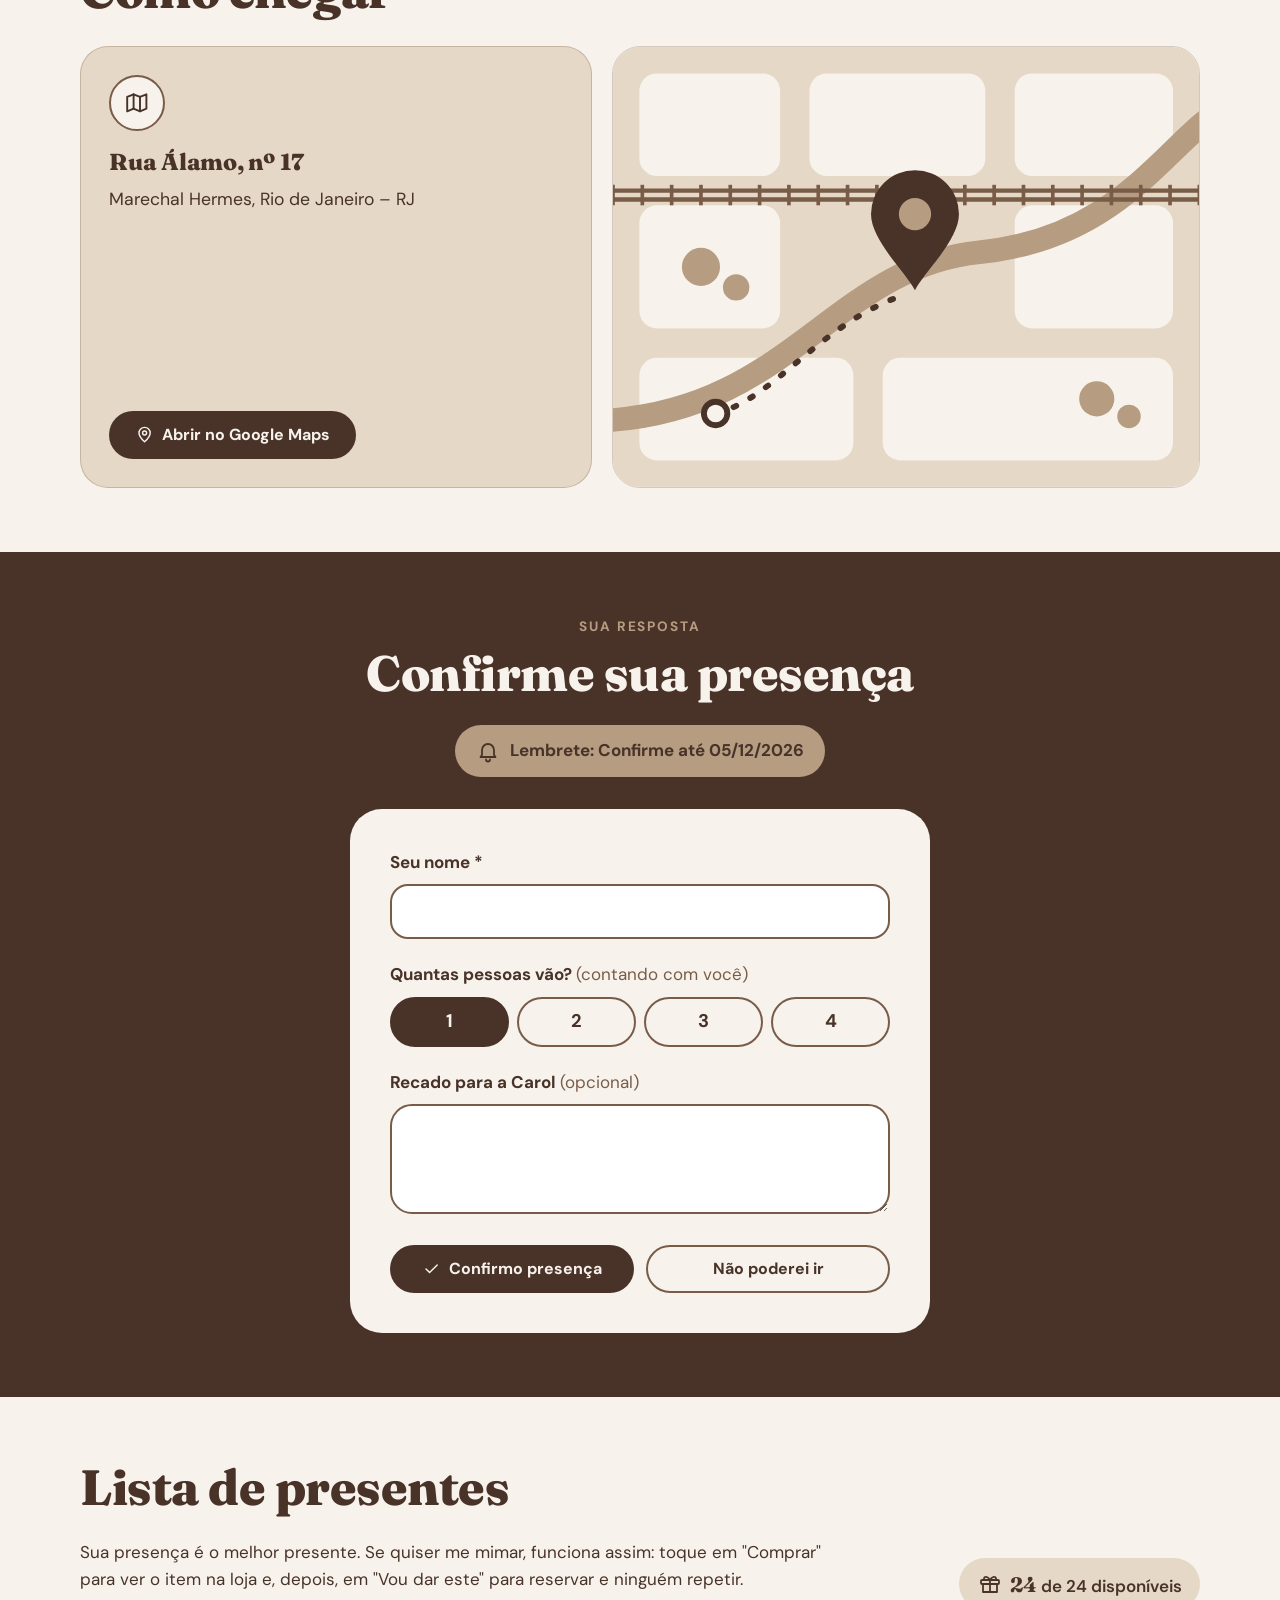
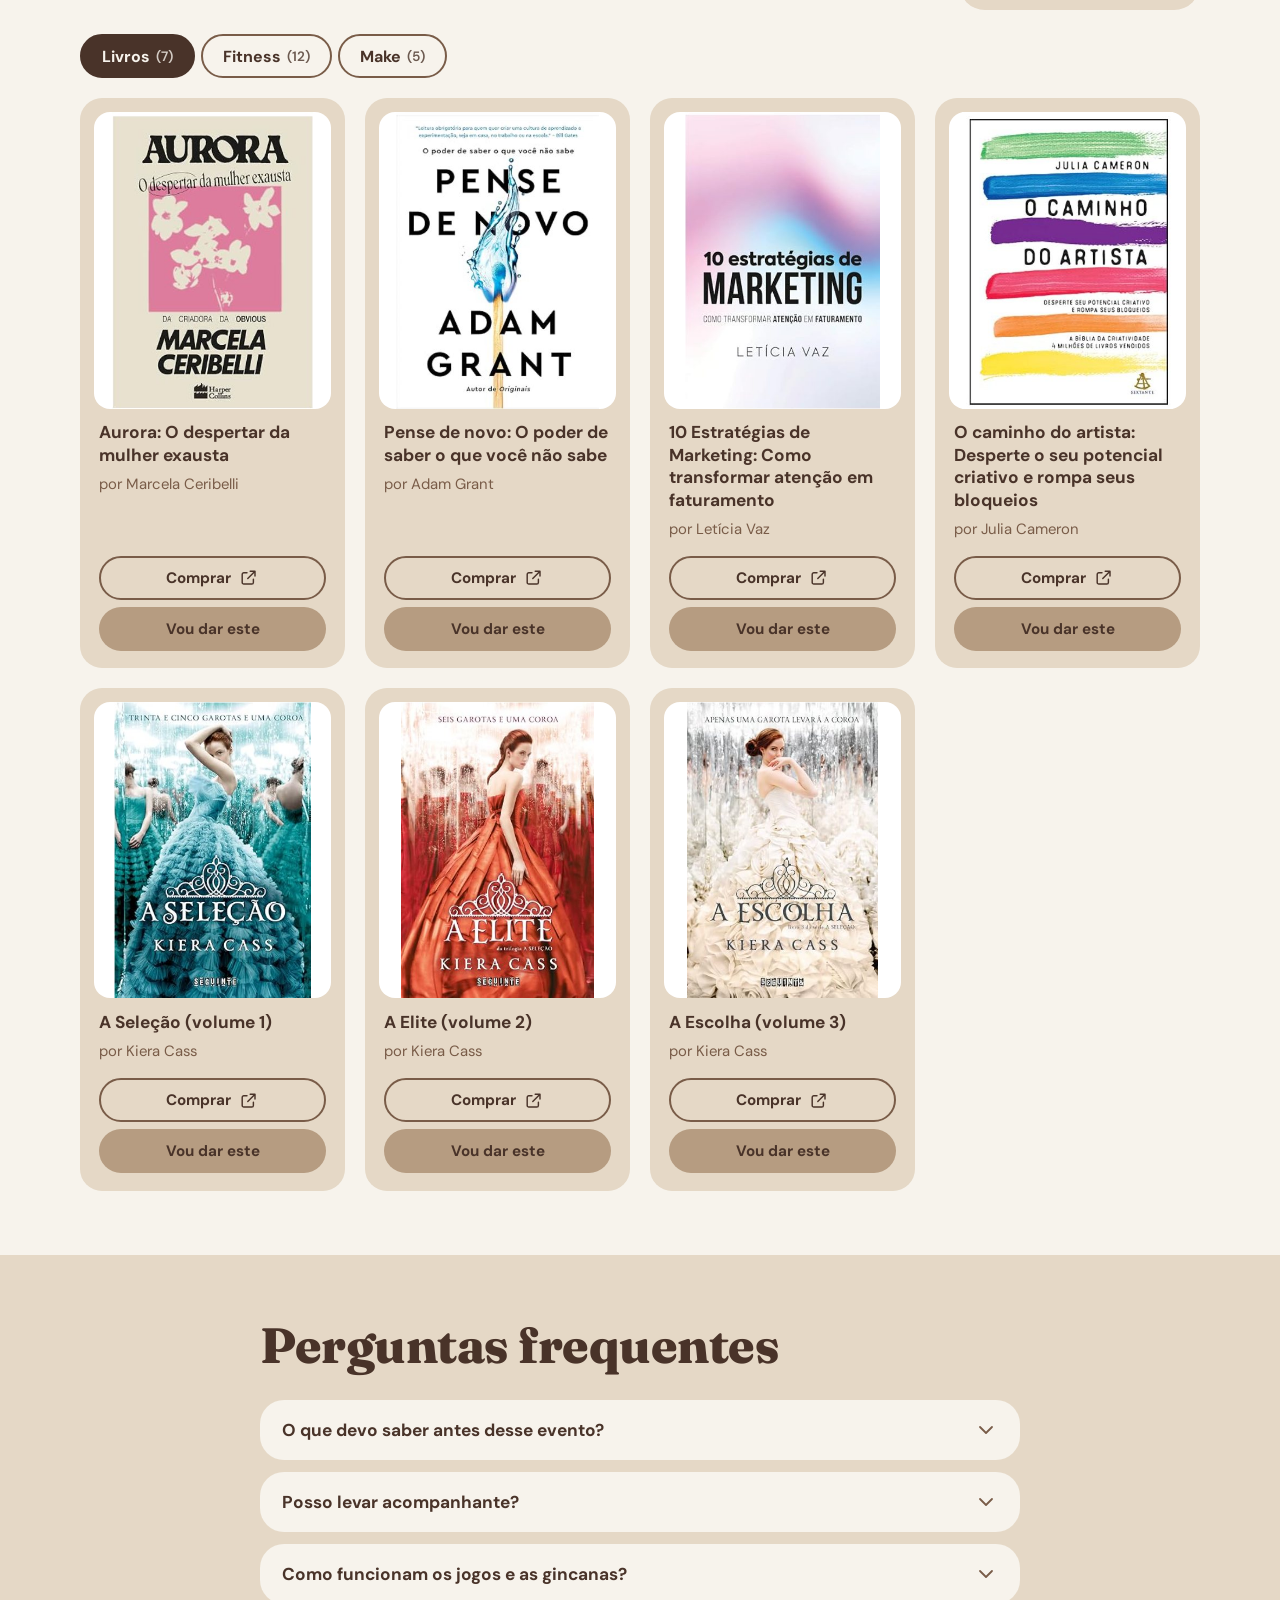
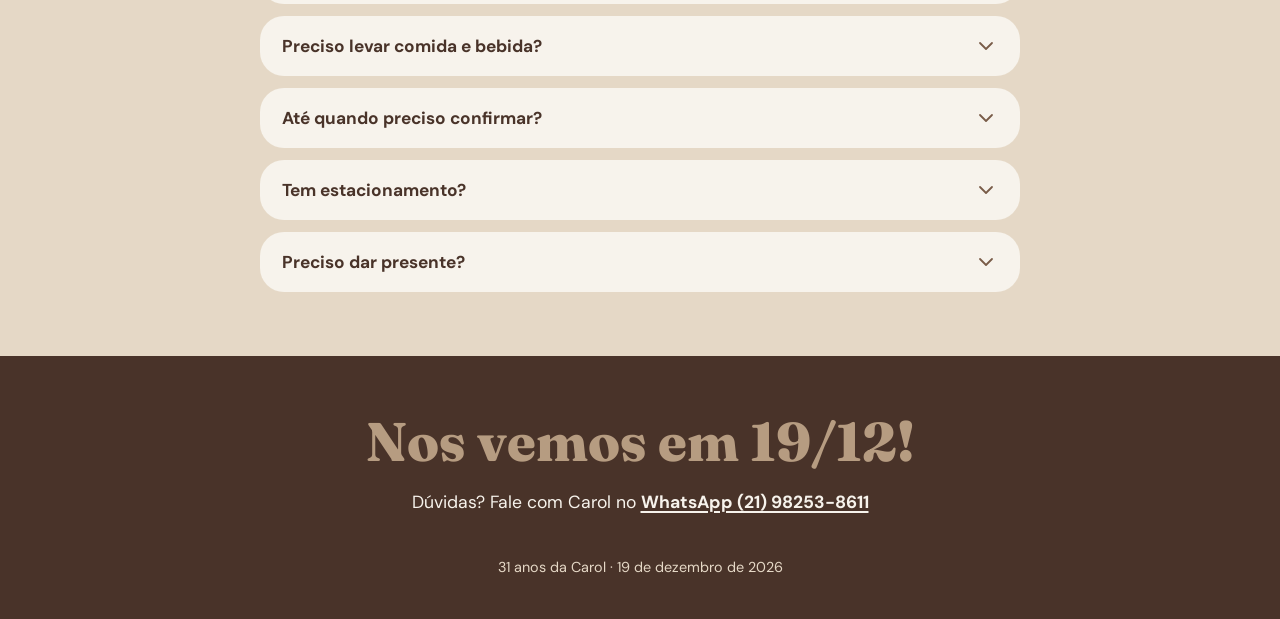
==== commit 72044281: "Atualiza versao" ====
--- a/index.html
+++ b/index.html
@@ -19,8 +19,8 @@
   <link rel="preconnect" href="https://fonts.gstatic.com" crossorigin>
   <link rel="stylesheet" href="https://fonts.googleapis.com/css2?family=DM+Sans:opsz,wght@9..40,400;9..40,600;9..40,700&family=Fraunces:opsz,wght@9..144,800&display=swap">
 
-  <link rel="stylesheet" href="estilo/cores.css?v=2026112602">
-  <link rel="stylesheet" href="estilo/estilo.css?v=2026112602">
+  <link rel="stylesheet" href="estilo/cores.css?v=2026112603">
+  <link rel="stylesheet" href="estilo/estilo.css?v=2026112603">
 </head>
 <body>
   <a class="pular" href="#conteudo">Pular para o conteúdo</a>
@@ -34,12 +34,12 @@
   <footer class="rodape escuro" id="rodape"></footer>
 
   <!-- Textos e presentes (edite estes arquivos) -->
-  <script src="conteudo/site.js?v=2026112602"></script>
-  <script src="conteudo/presentes.js?v=2026112602"></script>
-  <script src="conteudo/conexao.js?v=2026112602"></script>
+  <script src="conteudo/site.js?v=2026112603"></script>
+  <script src="conteudo/presentes.js?v=2026112603"></script>
+  <script src="conteudo/conexao.js?v=2026112603"></script>
   <!-- Funcionamento do site (não precisa mexer) -->
-  <script src="js/icones.js?v=2026112602"></script>
-  <script src="js/servidor.js?v=2026112602"></script>
-  <script src="js/pagina.js?v=2026112602"></script>
+  <script src="js/icones.js?v=2026112603"></script>
+  <script src="js/servidor.js?v=2026112603"></script>
+  <script src="js/pagina.js?v=2026112603"></script>
 </body>
 </html>
--- a/estilo/estilo.css
+++ b/estilo/estilo.css
@@ -226,8 +226,40 @@
   font-size: clamp(5.5rem, 26vw, 10rem); line-height: .85; letter-spacing: -0.04em;
 }
 .arco__anos { font-family: var(--fonte-titulo); font-weight: 800; font-size: 1.7rem; letter-spacing: .08em; }
-.arco--foto { overflow: hidden; box-shadow: none; border: 4px solid var(--caramelo); }
-.arco--foto img { position: absolute; inset: 0; width: 100%; height: 100%; object-fit: cover; }
+.arco--foto { overflow: hidden; box-shadow: none; border: 4px solid var(--caramelo); background: var(--cafe); }
+.arco--foto img { position: absolute; inset: 0; width: 100%; height: 100%; object-fit: cover; object-position: 50% 30%; }
+
+/* Foto no arco + selo "31 anos" na diagonal, ao lado */
+.arco-grupo { position: relative; display: inline-block; margin-right: 84px; }
+.selo-idade {
+  position: absolute; right: -92px; bottom: 16%; margin: 0;
+  display: flex; flex-direction: column; align-items: center;
+  color: var(--caramelo); line-height: .85;
+  transform: rotate(-12deg); transform-origin: center;
+  text-shadow: 0 2px 14px rgba(40, 26, 20, .55);
+}
+.selo-idade__num {
+  font-family: var(--fonte-titulo); font-weight: 800; letter-spacing: -0.04em;
+  font-size: 4.6rem;
+}
+.selo-idade__anos {
+  font-family: var(--fonte-titulo); font-weight: 800; letter-spacing: .1em;
+  font-size: 1.25rem; color: var(--creme); margin-top: .2rem;
+}
+.selo-idade__brilho { position: absolute; color: var(--creme); }
+.selo-idade__brilho .icone { width: 100%; height: 100%; stroke-width: 1.4; }
+.selo-idade__brilho--a { width: 26px; height: 26px; top: -22px; right: -18px; }
+.selo-idade__brilho--b { width: 16px; height: 16px; top: 8px; left: -20px; color: var(--caramelo); }
+.selo-idade__brilho--c { width: 14px; height: 14px; bottom: -14px; right: -6px; color: var(--areia); }
+@media (min-width: 860px) {
+  .arco-grupo { margin-right: 150px; }
+  .selo-idade { right: -132px; bottom: 22%; }
+  .selo-idade__num { font-size: 7.5rem; }
+  .selo-idade__anos { font-size: 1.9rem; }
+  .selo-idade__brilho--a { width: 38px; height: 38px; top: -30px; right: -26px; }
+  .selo-idade__brilho--b { width: 22px; height: 22px; left: -30px; }
+  .selo-idade__brilho--c { width: 18px; height: 18px; }
+}
 .arco__selo {
   position: absolute; bottom: 1rem; left: 50%; transform: translateX(-50%);
   background: var(--caramelo); color: var(--chocolate); border-radius: 999px;
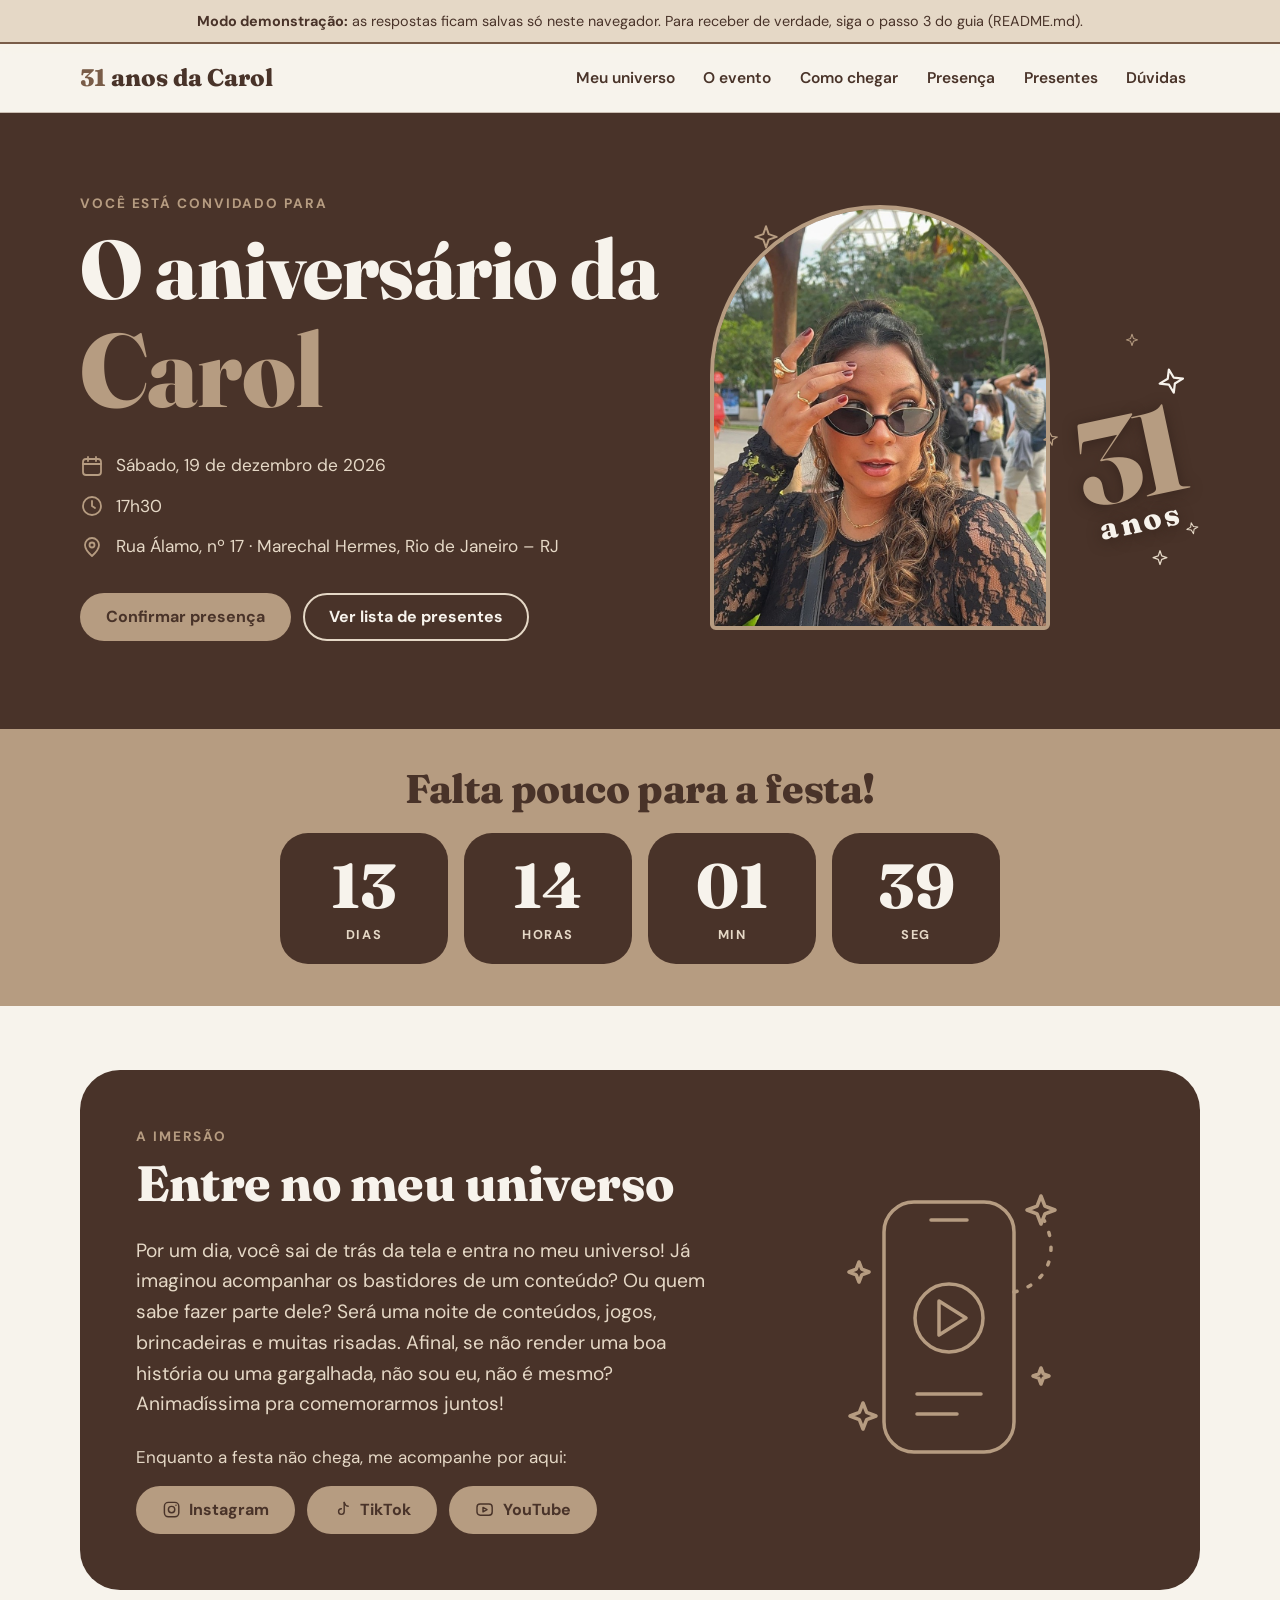
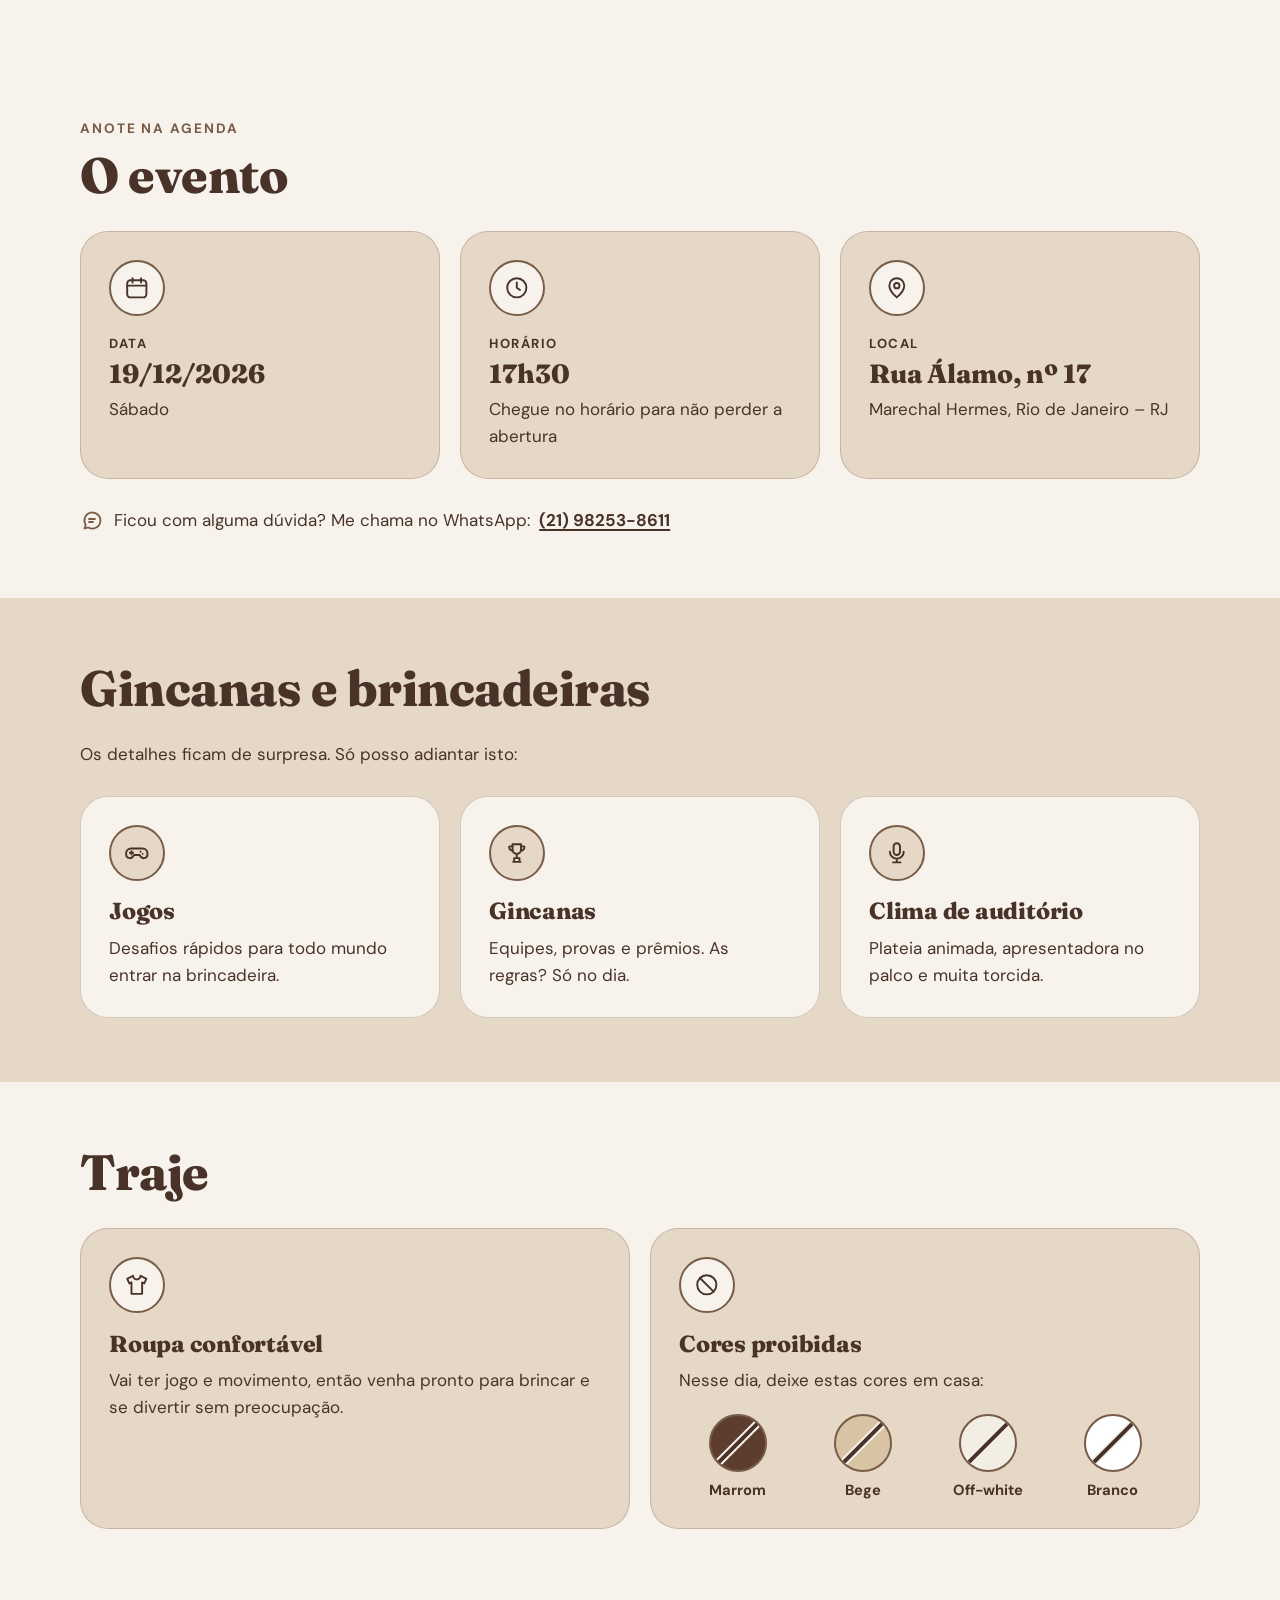
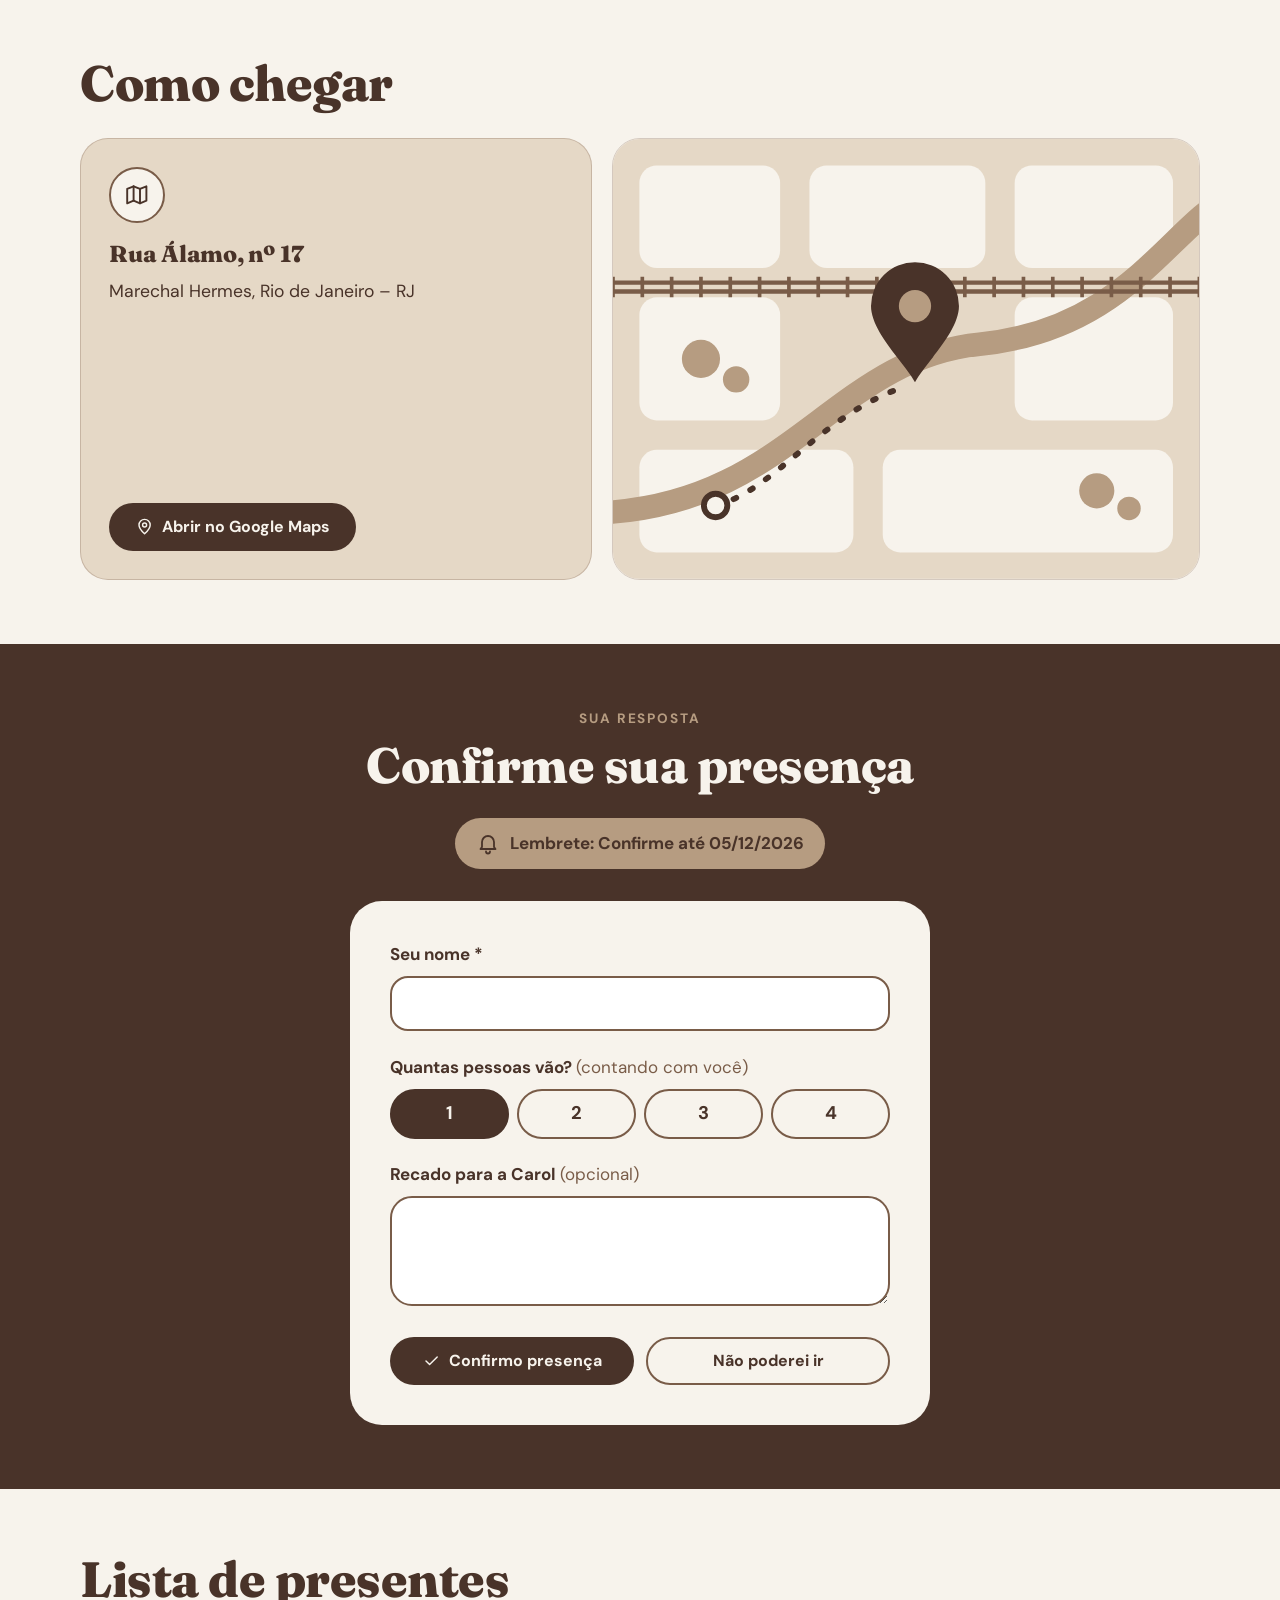
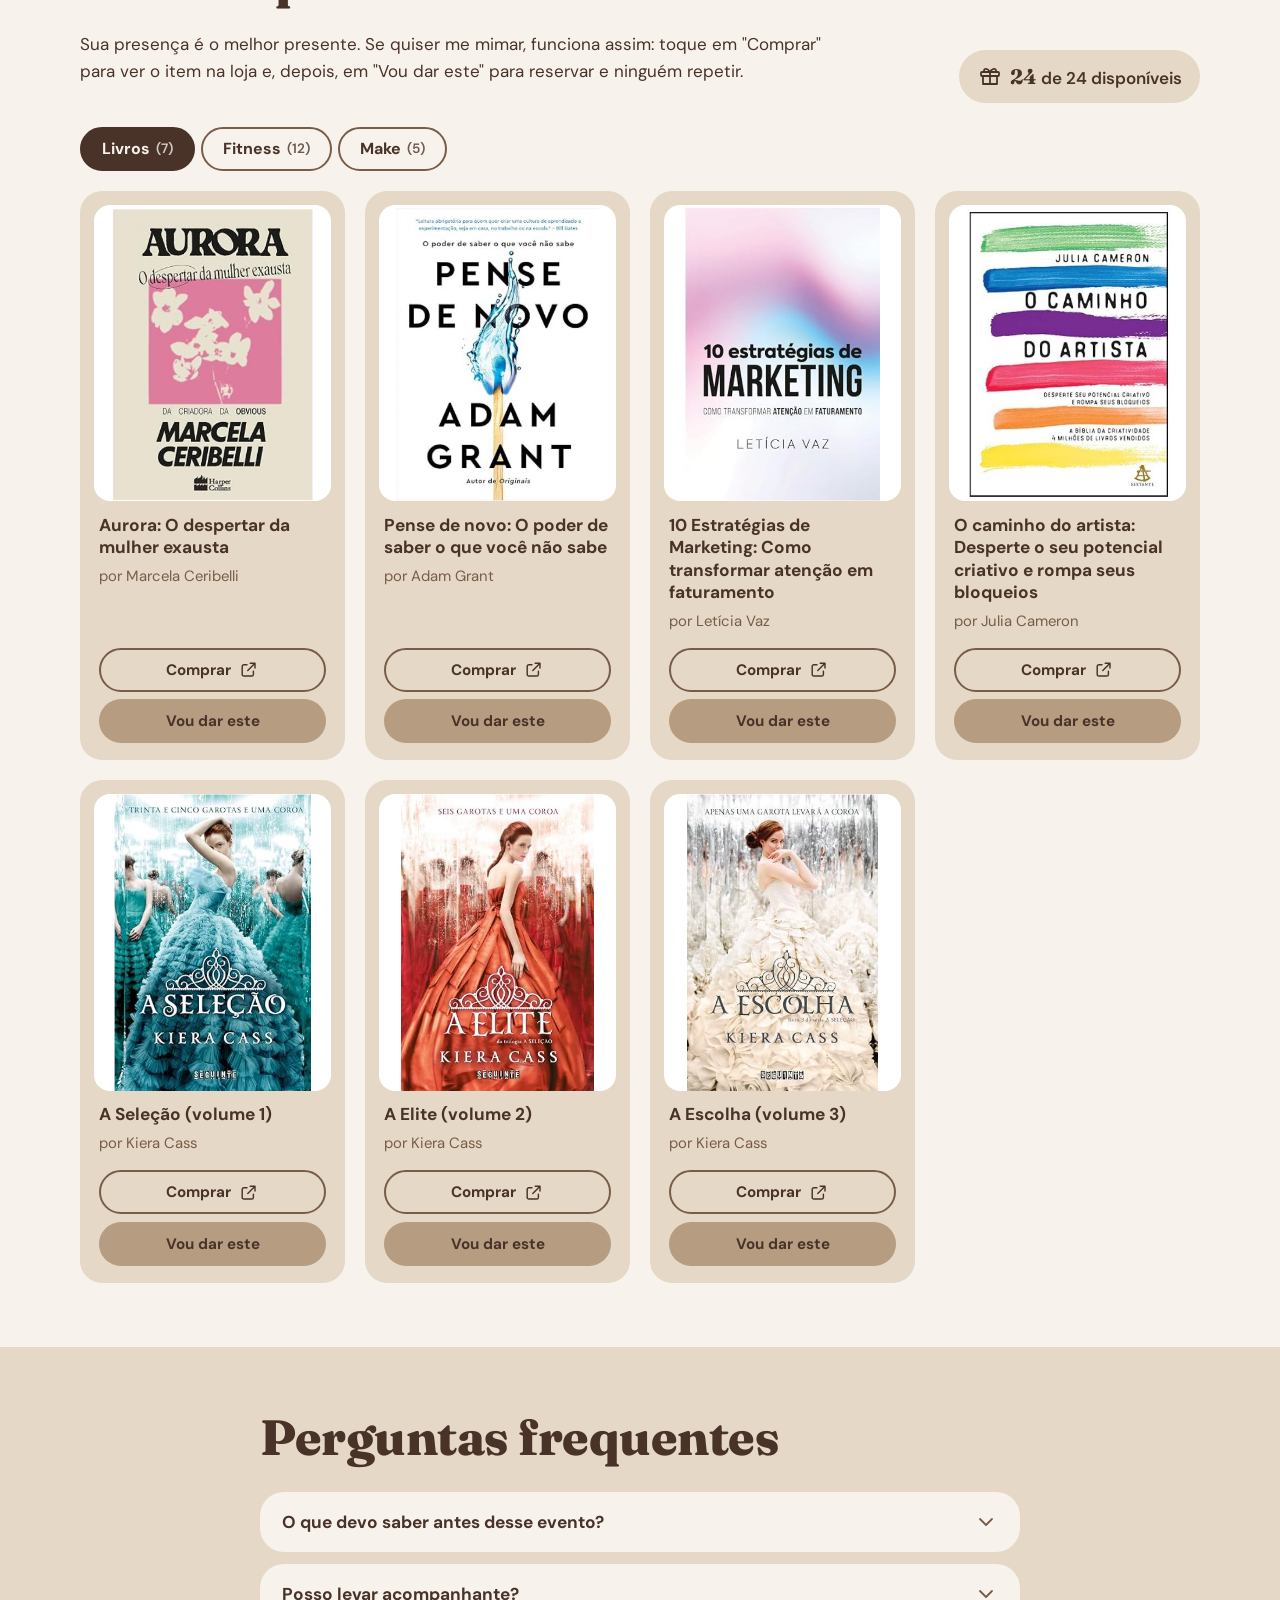
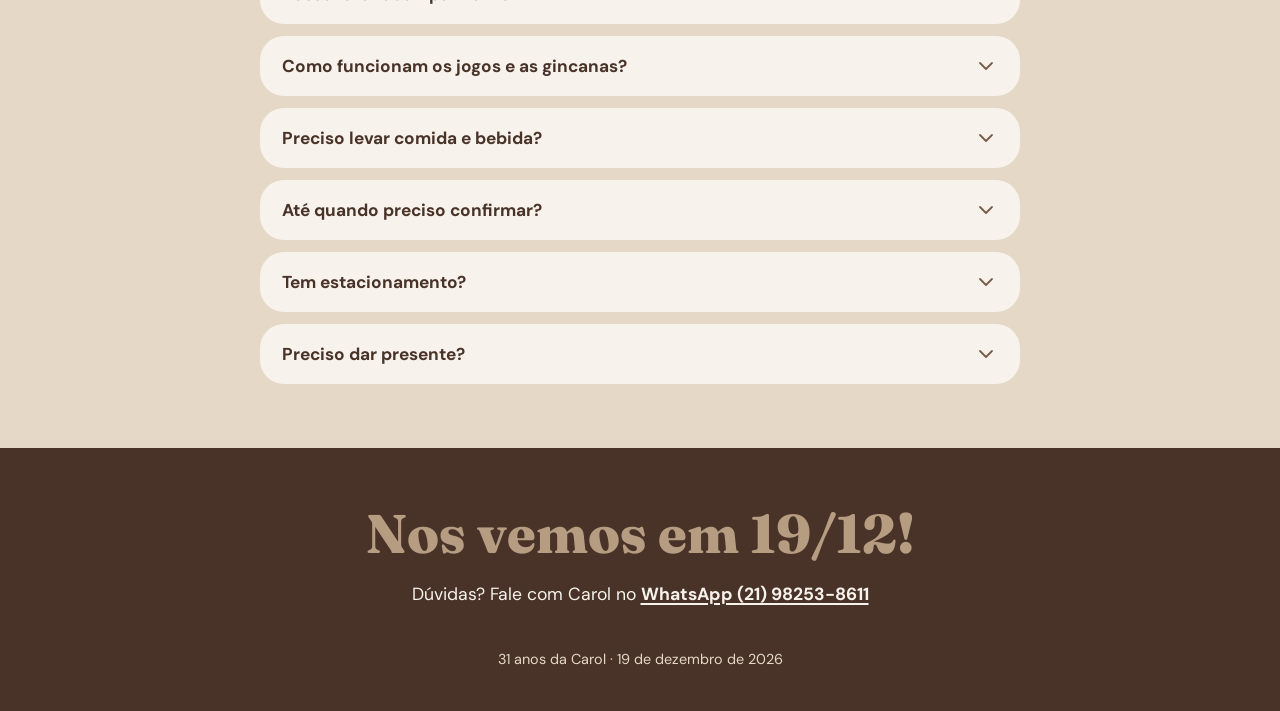
==== commit a3480290: "Atualiza versao" ====
--- a/index.html
+++ b/index.html
@@ -19,8 +19,8 @@
   <link rel="preconnect" href="https://fonts.gstatic.com" crossorigin>
   <link rel="stylesheet" href="https://fonts.googleapis.com/css2?family=DM+Sans:opsz,wght@9..40,400;9..40,600;9..40,700&family=Fraunces:opsz,wght@9..144,800&display=swap">
 
-  <link rel="stylesheet" href="estilo/cores.css?v=2026112603">
-  <link rel="stylesheet" href="estilo/estilo.css?v=2026112603">
+  <link rel="stylesheet" href="estilo/cores.css?v=2026112604">
+  <link rel="stylesheet" href="estilo/estilo.css?v=2026112604">
 </head>
 <body>
   <a class="pular" href="#conteudo">Pular para o conteúdo</a>
@@ -34,12 +34,12 @@
   <footer class="rodape escuro" id="rodape"></footer>
 
   <!-- Textos e presentes (edite estes arquivos) -->
-  <script src="conteudo/site.js?v=2026112603"></script>
-  <script src="conteudo/presentes.js?v=2026112603"></script>
-  <script src="conteudo/conexao.js?v=2026112603"></script>
+  <script src="conteudo/site.js?v=2026112604"></script>
+  <script src="conteudo/presentes.js?v=2026112604"></script>
+  <script src="conteudo/conexao.js?v=2026112604"></script>
   <!-- Funcionamento do site (não precisa mexer) -->
-  <script src="js/icones.js?v=2026112603"></script>
-  <script src="js/servidor.js?v=2026112603"></script>
-  <script src="js/pagina.js?v=2026112603"></script>
+  <script src="js/icones.js?v=2026112604"></script>
+  <script src="js/servidor.js?v=2026112604"></script>
+  <script src="js/pagina.js?v=2026112604"></script>
 </body>
 </html>
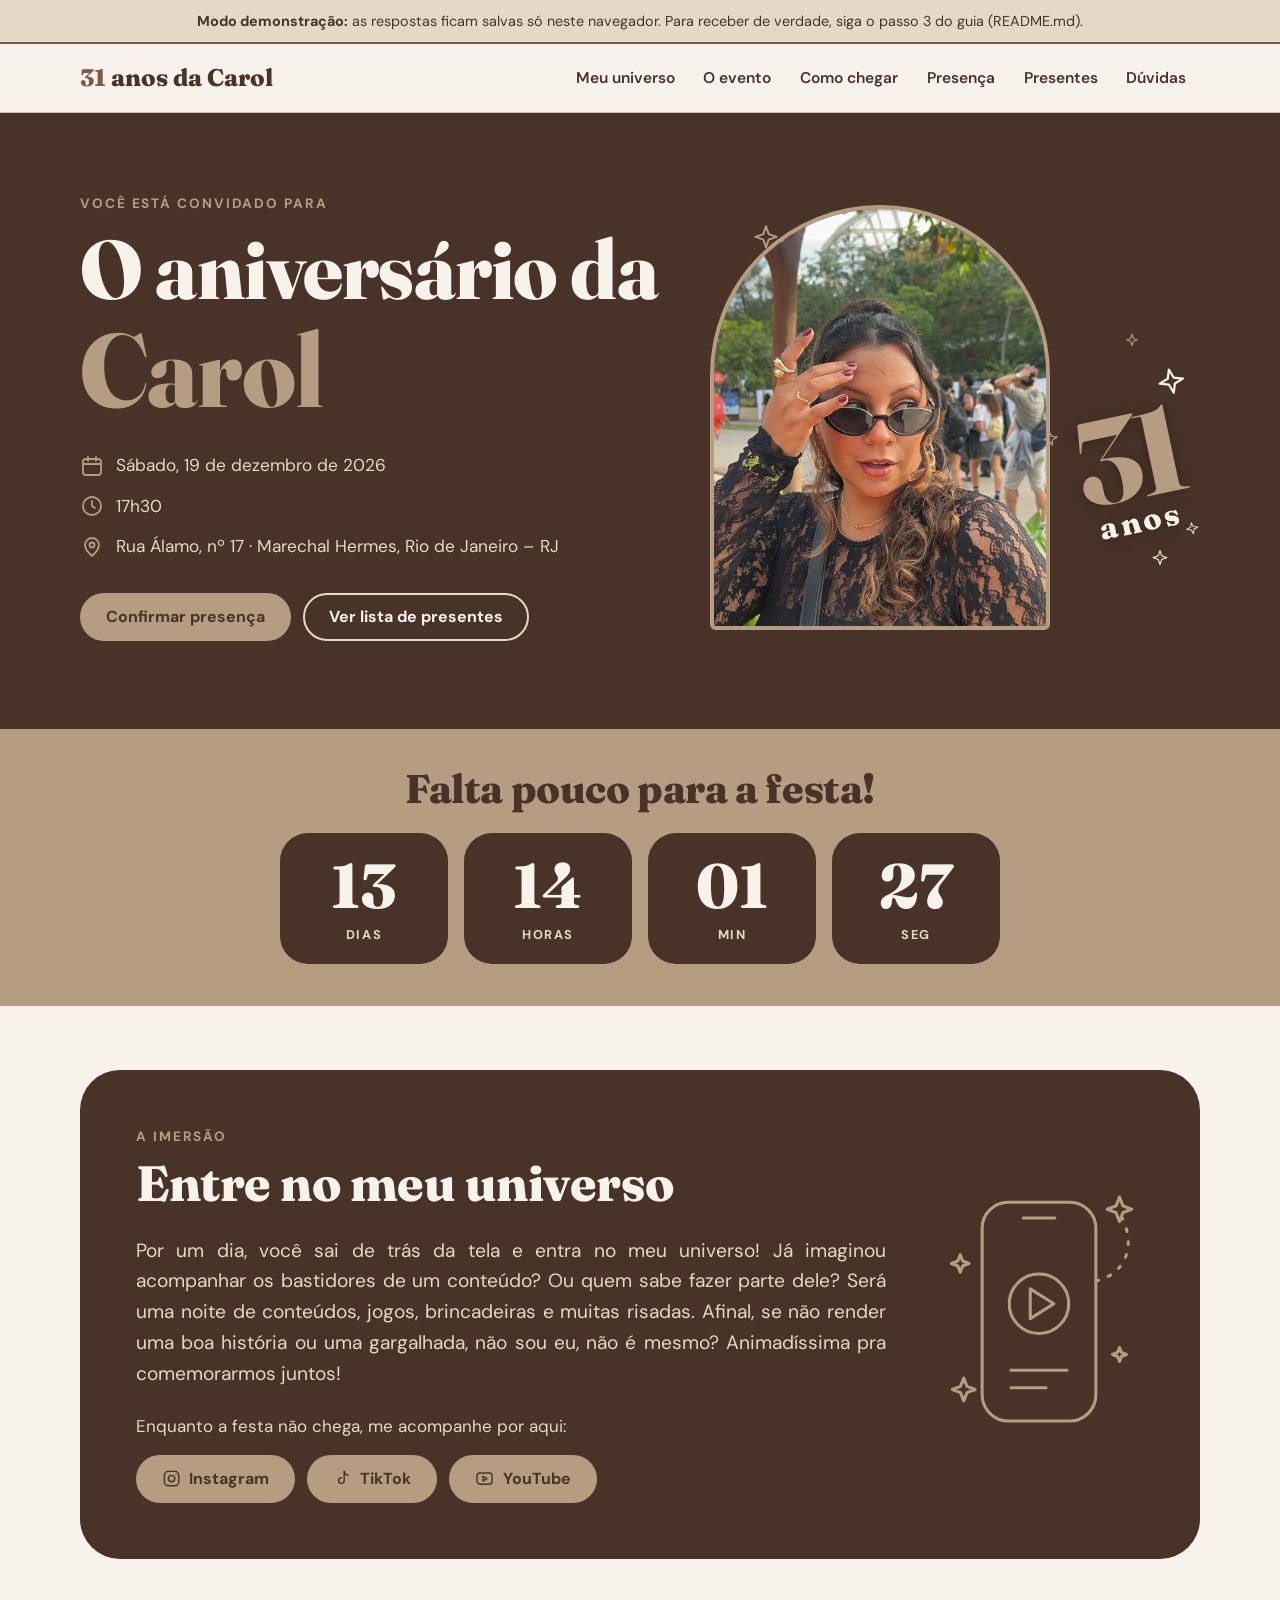
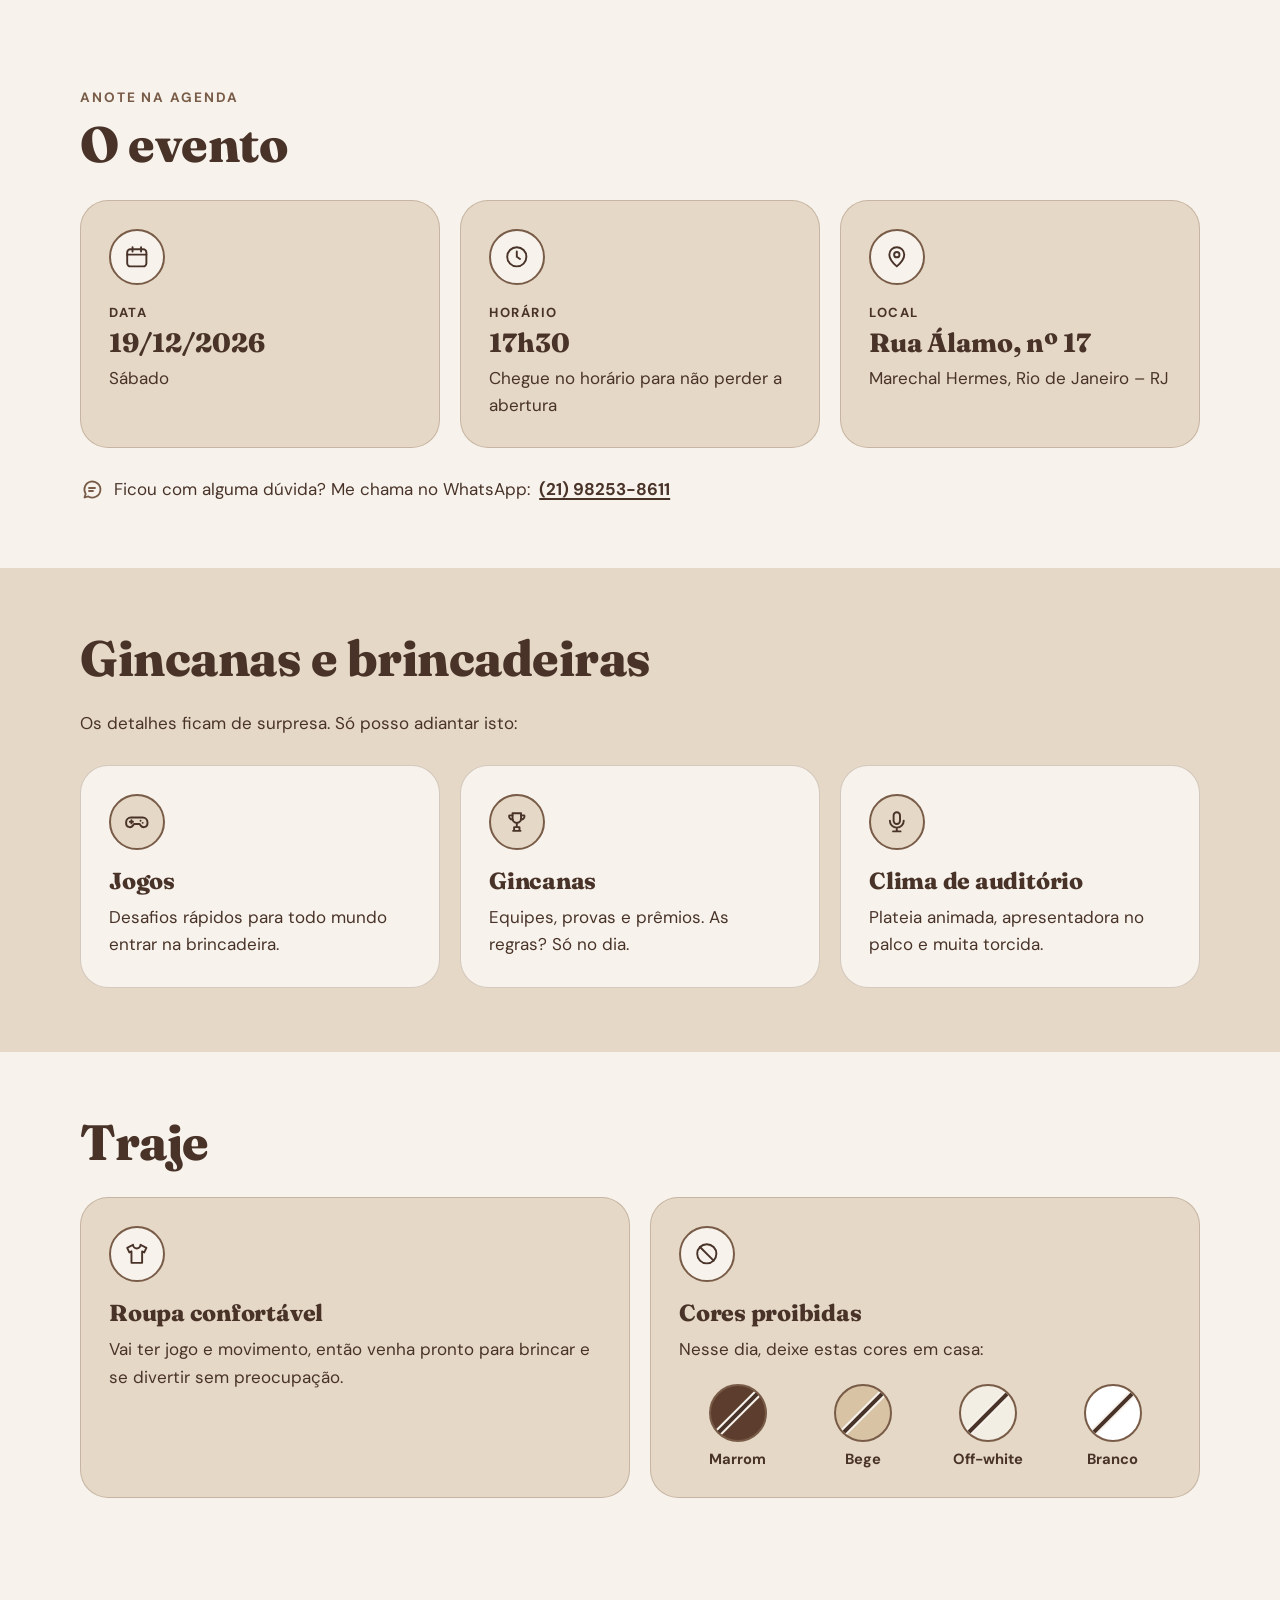
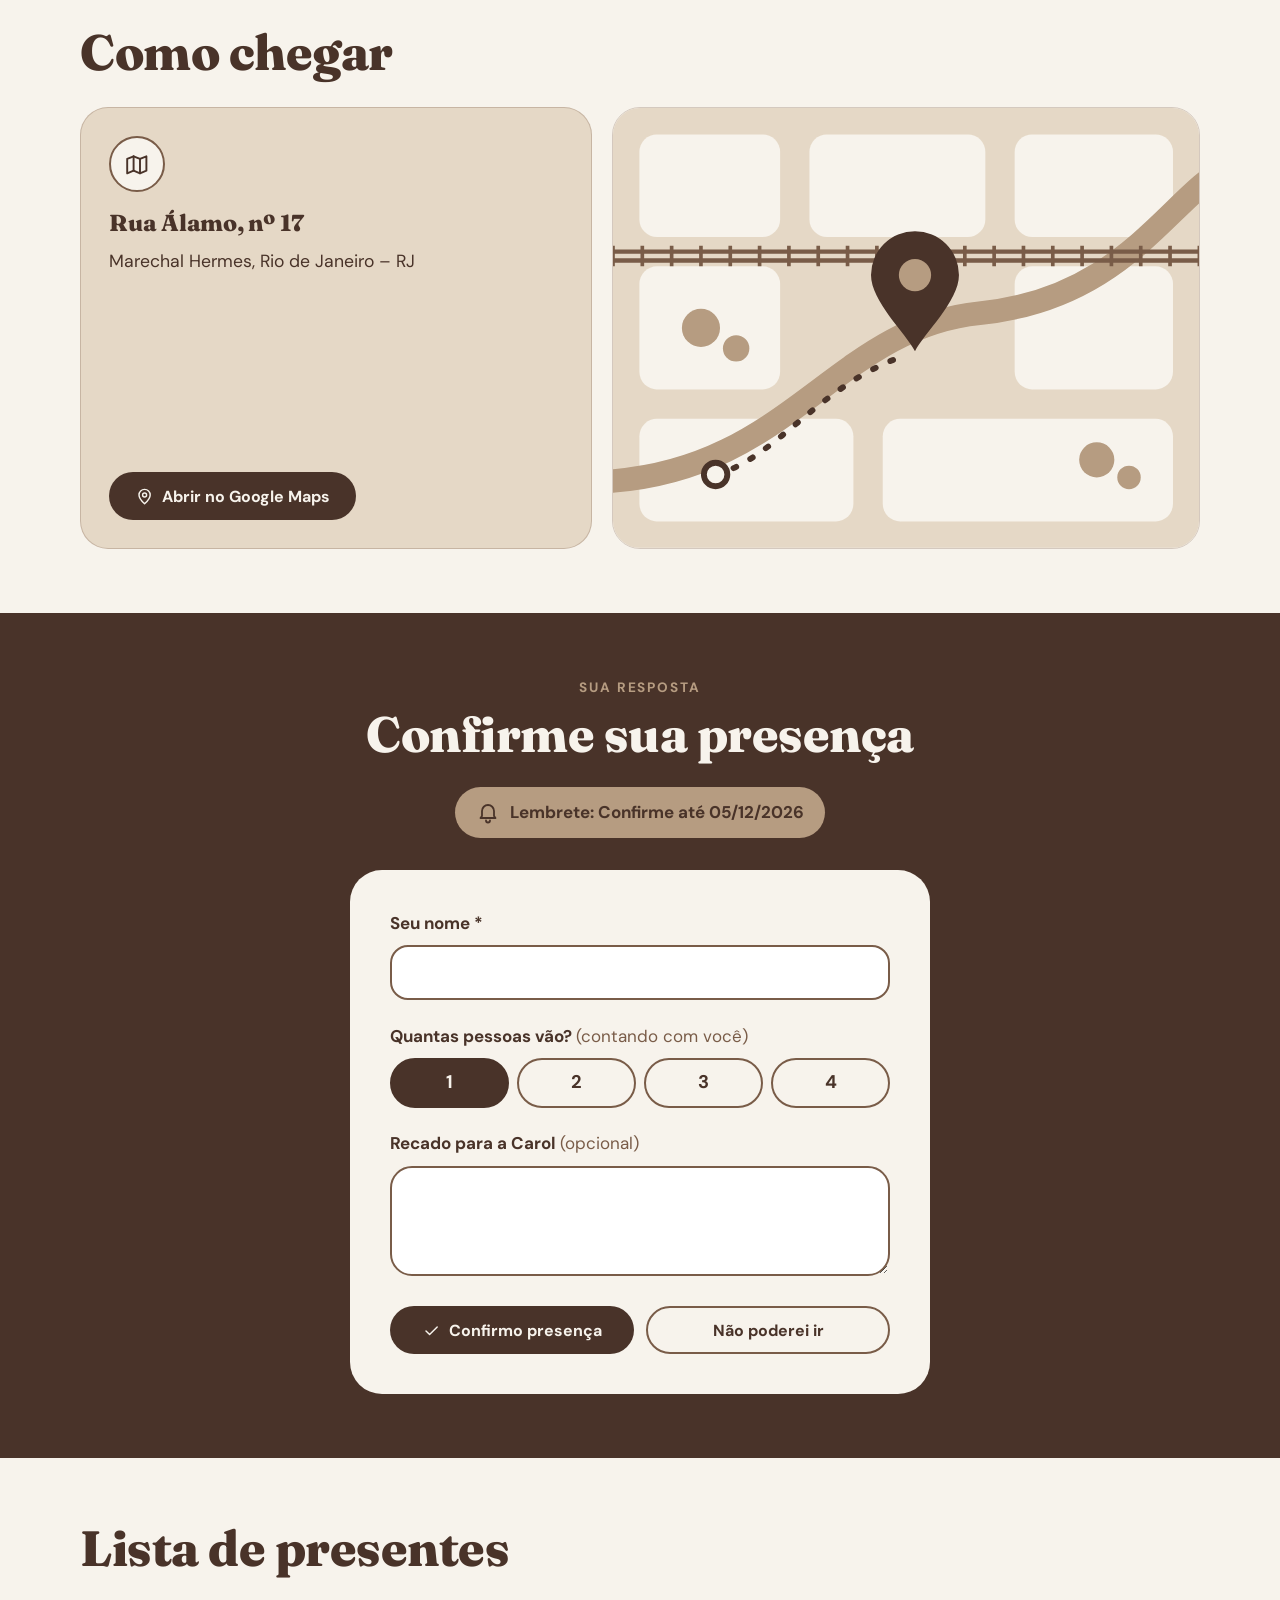
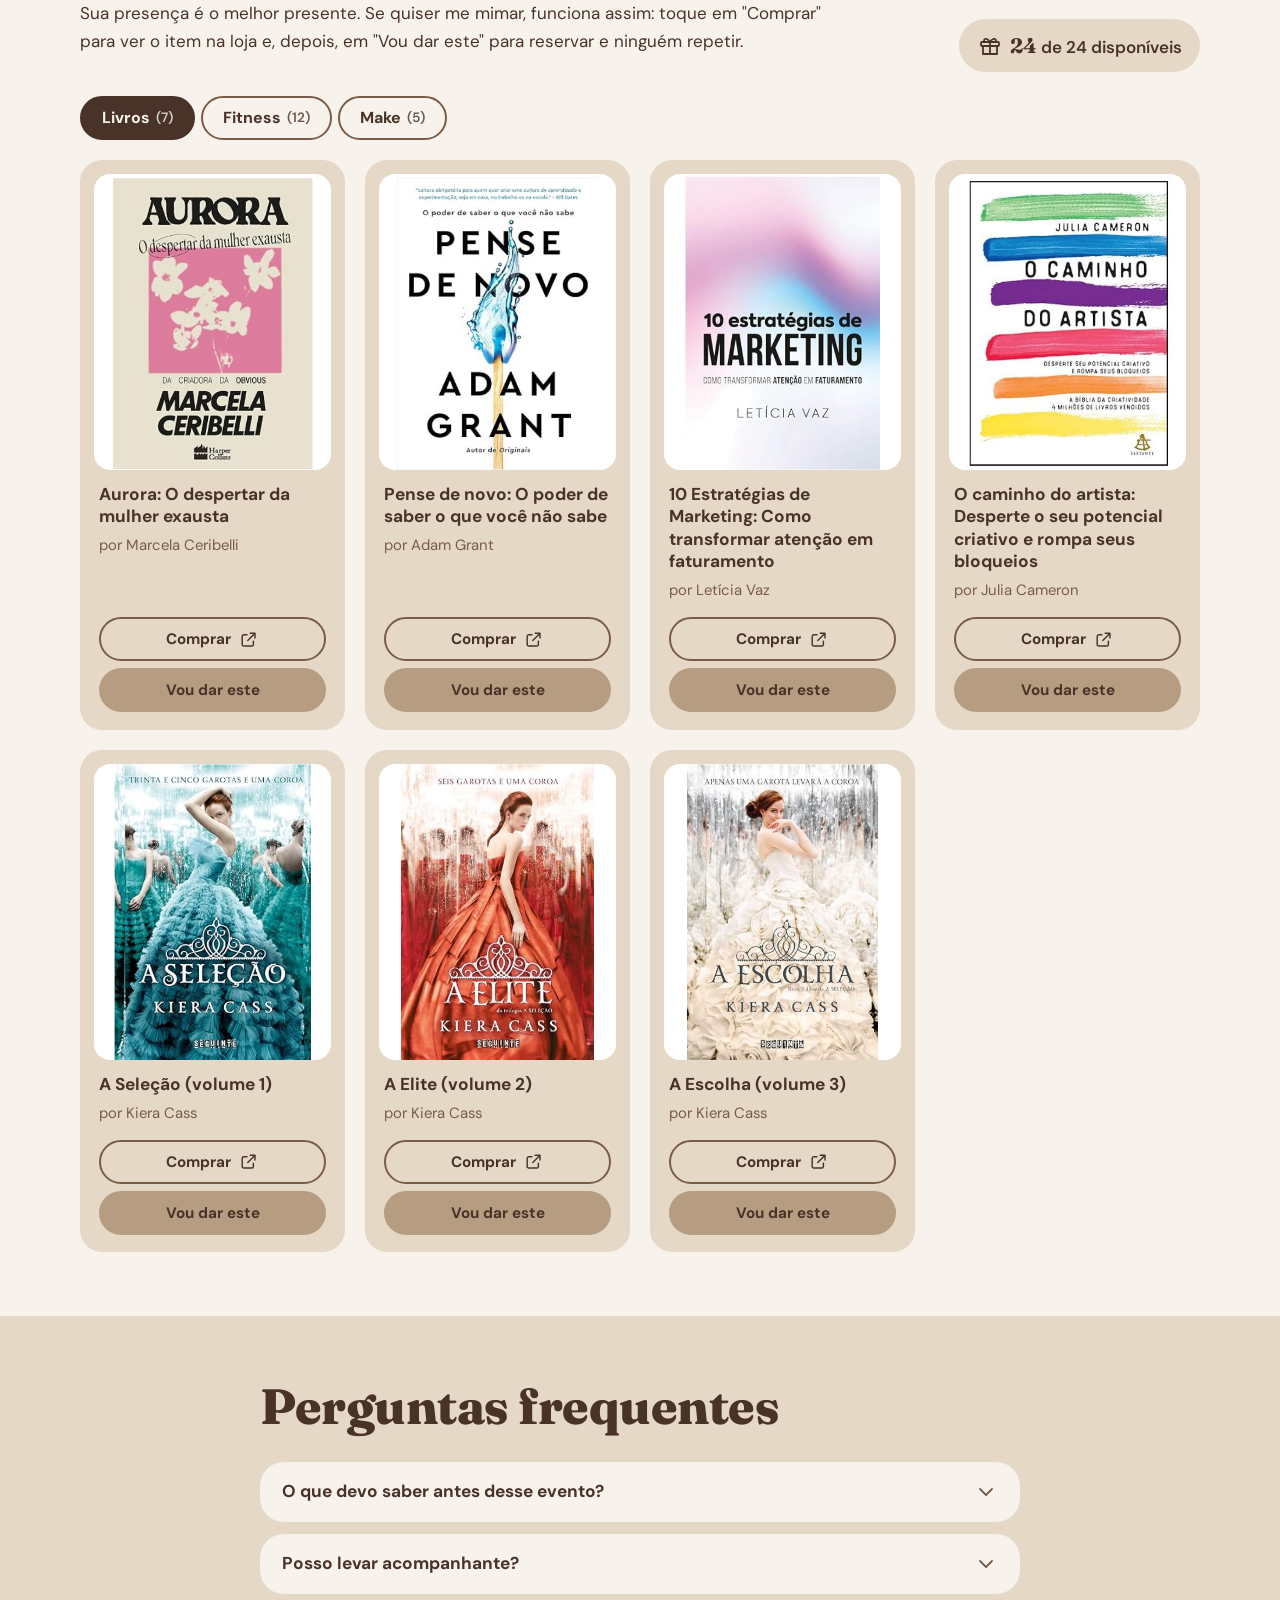
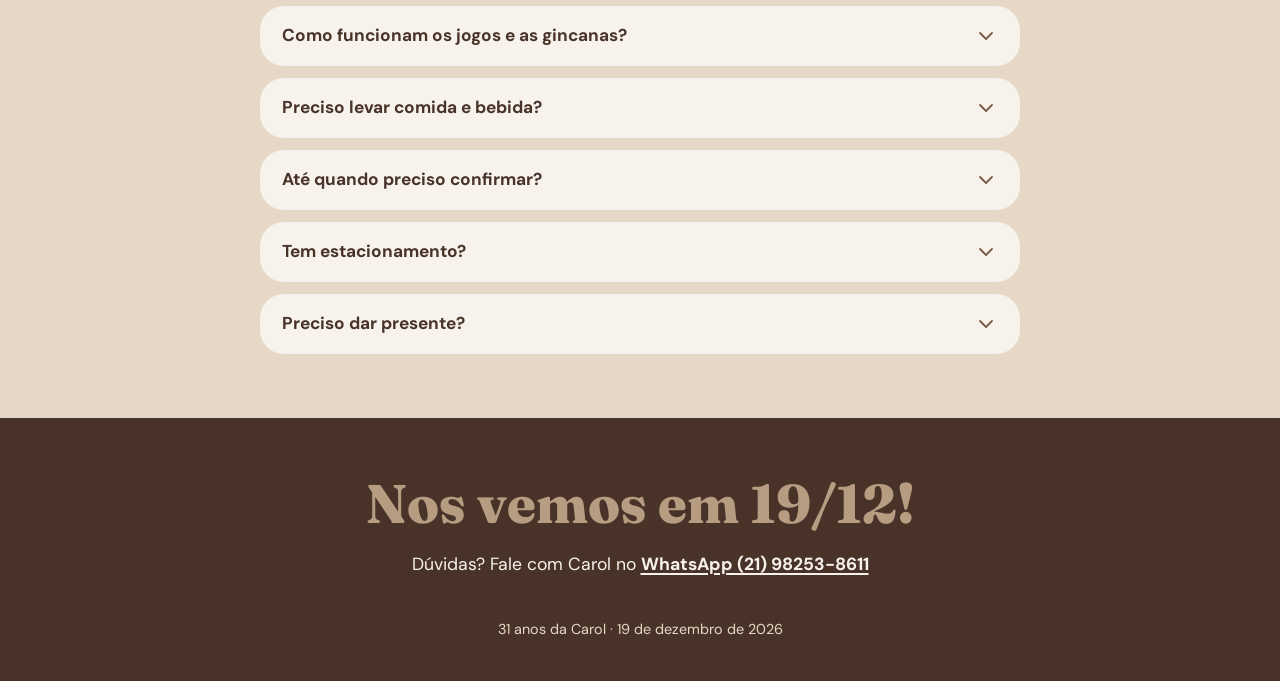
==== commit 86a3b0a0: "Atualiza versao" ====
--- a/index.html
+++ b/index.html
@@ -19,8 +19,8 @@
   <link rel="preconnect" href="https://fonts.gstatic.com" crossorigin>
   <link rel="stylesheet" href="https://fonts.googleapis.com/css2?family=DM+Sans:opsz,wght@9..40,400;9..40,600;9..40,700&family=Fraunces:opsz,wght@9..144,800&display=swap">
 
-  <link rel="stylesheet" href="estilo/cores.css?v=2026112604">
-  <link rel="stylesheet" href="estilo/estilo.css?v=2026112604">
+  <link rel="stylesheet" href="estilo/cores.css?v=2026112605">
+  <link rel="stylesheet" href="estilo/estilo.css?v=2026112605">
 </head>
 <body>
   <a class="pular" href="#conteudo">Pular para o conteúdo</a>
@@ -34,12 +34,12 @@
   <footer class="rodape escuro" id="rodape"></footer>
 
   <!-- Textos e presentes (edite estes arquivos) -->
-  <script src="conteudo/site.js?v=2026112604"></script>
-  <script src="conteudo/presentes.js?v=2026112604"></script>
-  <script src="conteudo/conexao.js?v=2026112604"></script>
+  <script src="conteudo/site.js?v=2026112605"></script>
+  <script src="conteudo/presentes.js?v=2026112605"></script>
+  <script src="conteudo/conexao.js?v=2026112605"></script>
   <!-- Funcionamento do site (não precisa mexer) -->
-  <script src="js/icones.js?v=2026112604"></script>
-  <script src="js/servidor.js?v=2026112604"></script>
-  <script src="js/pagina.js?v=2026112604"></script>
+  <script src="js/icones.js?v=2026112605"></script>
+  <script src="js/servidor.js?v=2026112605"></script>
+  <script src="js/pagina.js?v=2026112605"></script>
 </body>
 </html>
--- a/estilo/estilo.css
+++ b/estilo/estilo.css
@@ -315,13 +315,15 @@
 .universo h2 { color: var(--creme); }
 .universo .sobretitulo { color: var(--caramelo); }
 .texto-grande { font-size: 1.2rem; color: var(--areia); max-width: 52ch; }
+.universo .texto-grande { max-width: none; text-align: justify; hyphens: auto; -webkit-hyphens: auto; }
+@media (max-width: 520px) { .universo .texto-grande { font-size: 1.02rem; line-height: 1.6; } }
 .universo__chamada { color: var(--areia); margin: 1.5rem 0 .9rem; }
 .universo__arte { width: min(170px, 50%); margin-inline: auto; color: var(--caramelo); }
-@media (min-width: 860px) { .universo__arte { width: min(240px, 80%); } }
+@media (min-width: 860px) { .universo__arte { width: 210px; margin: 0; } }
 .universo__arte svg { width: 100%; height: auto; }
 @media (max-width: 520px) { .universo .botoes .botao { flex: 1 1 100%; } }
 @media (min-width: 860px) {
-  .universo { grid-template-columns: 1.5fr 1fr; padding: 3.5rem 3.5rem; }
+  .universo { grid-template-columns: minmax(0, 1fr) auto; gap: 3rem; padding: 3.5rem 3.5rem; }
 }
 
 /* ---------- 7. Traje ---------- */
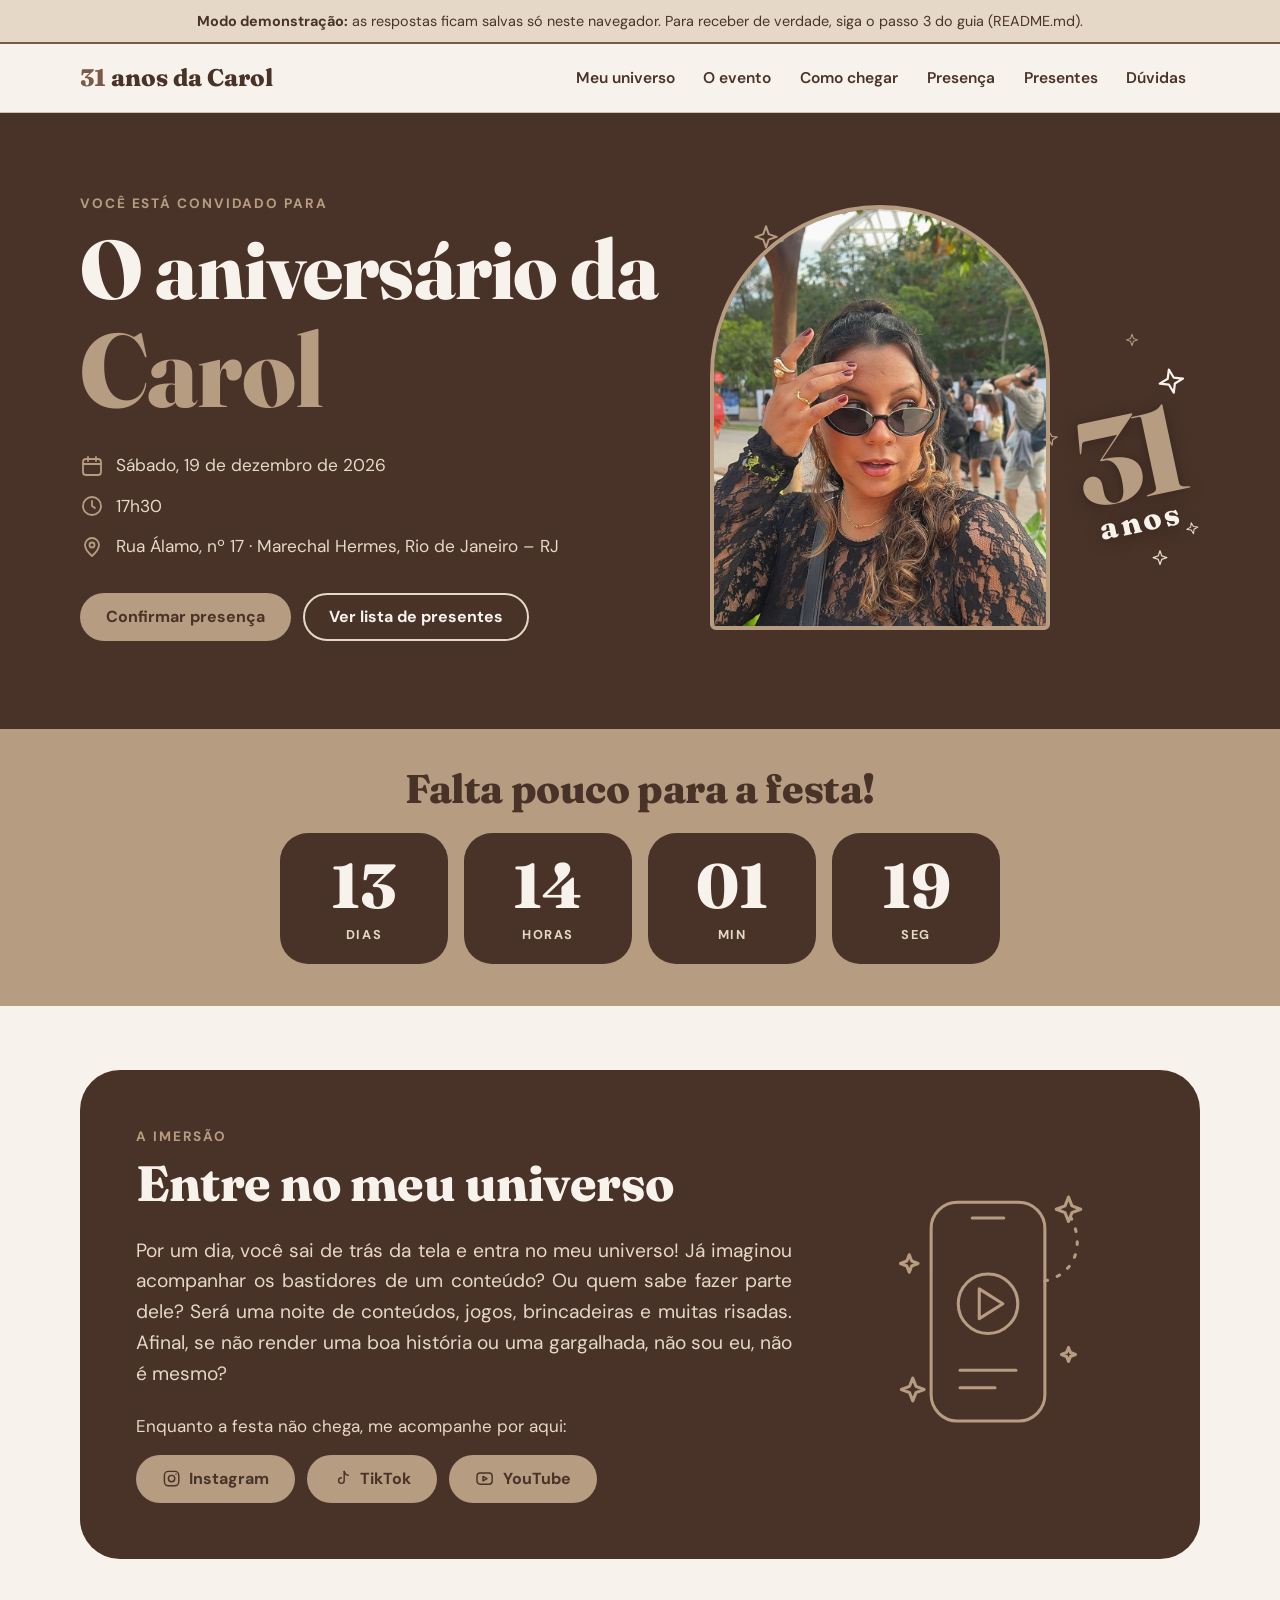
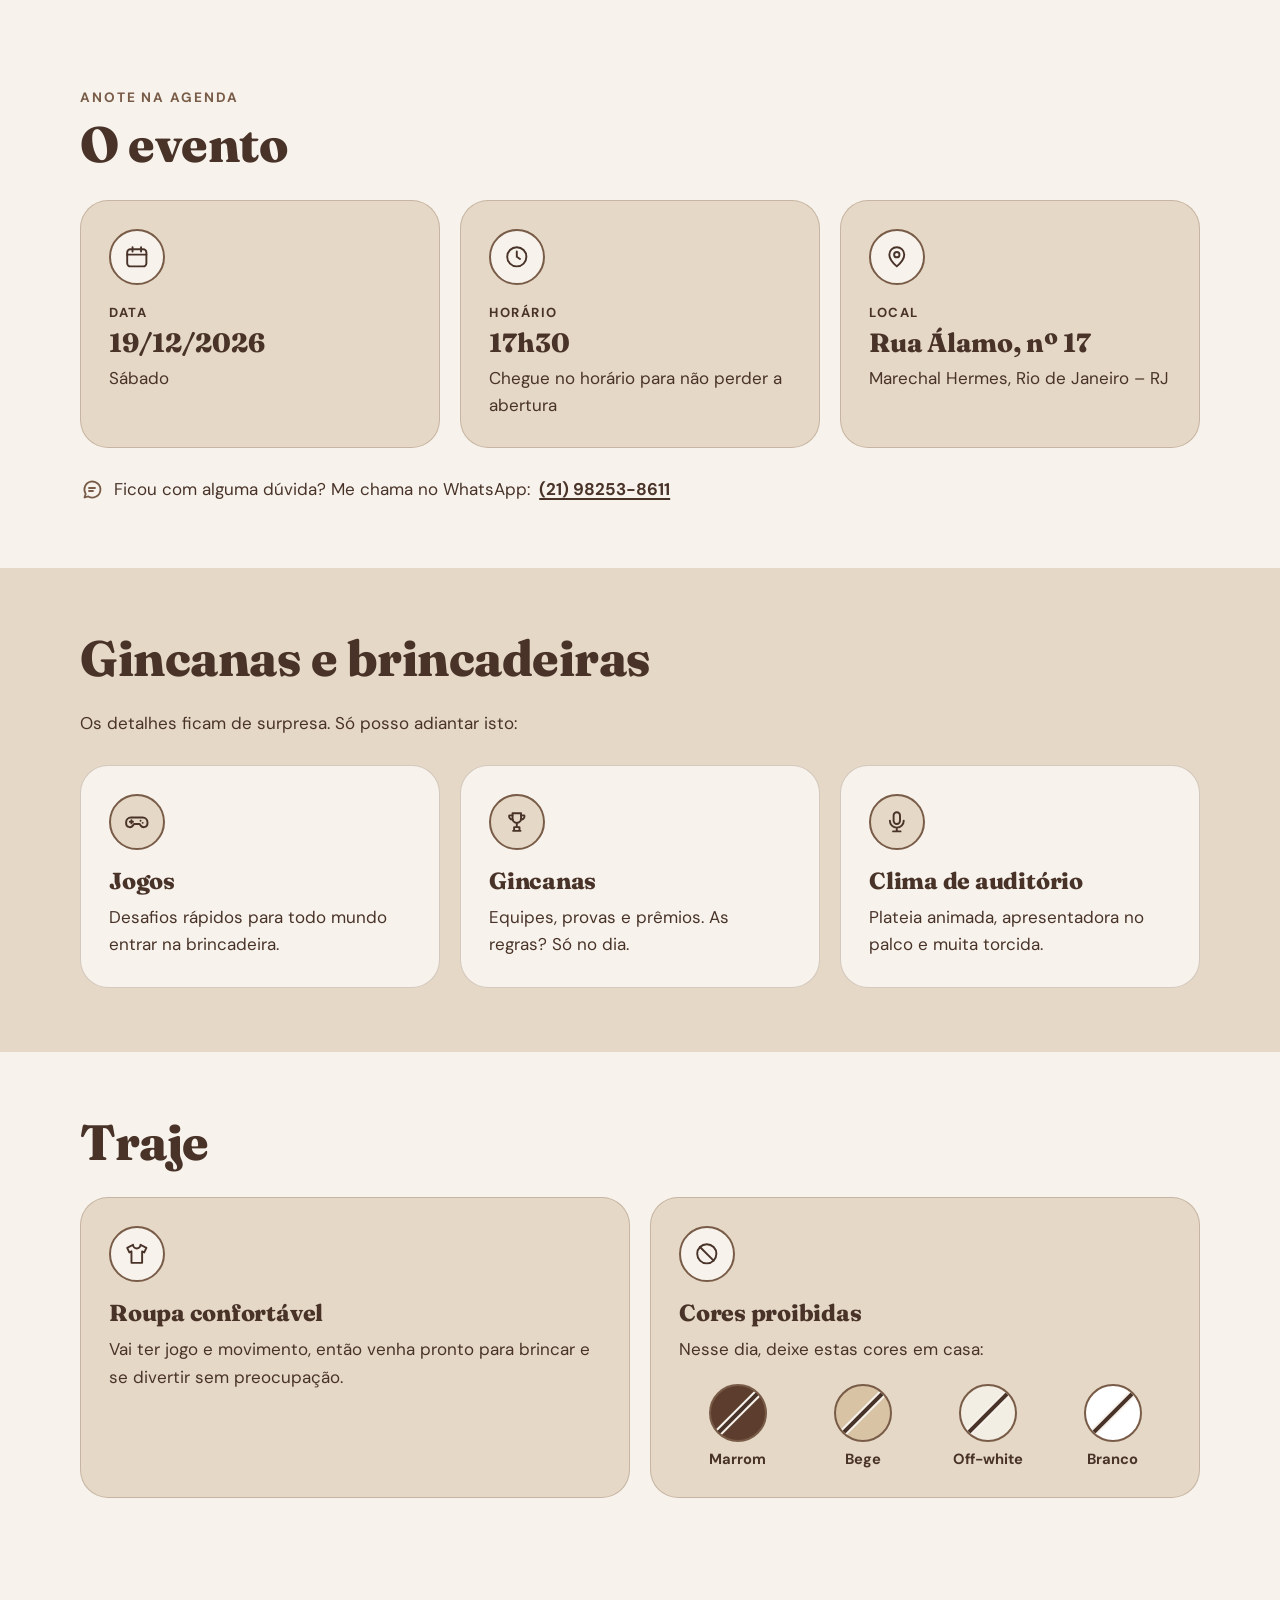
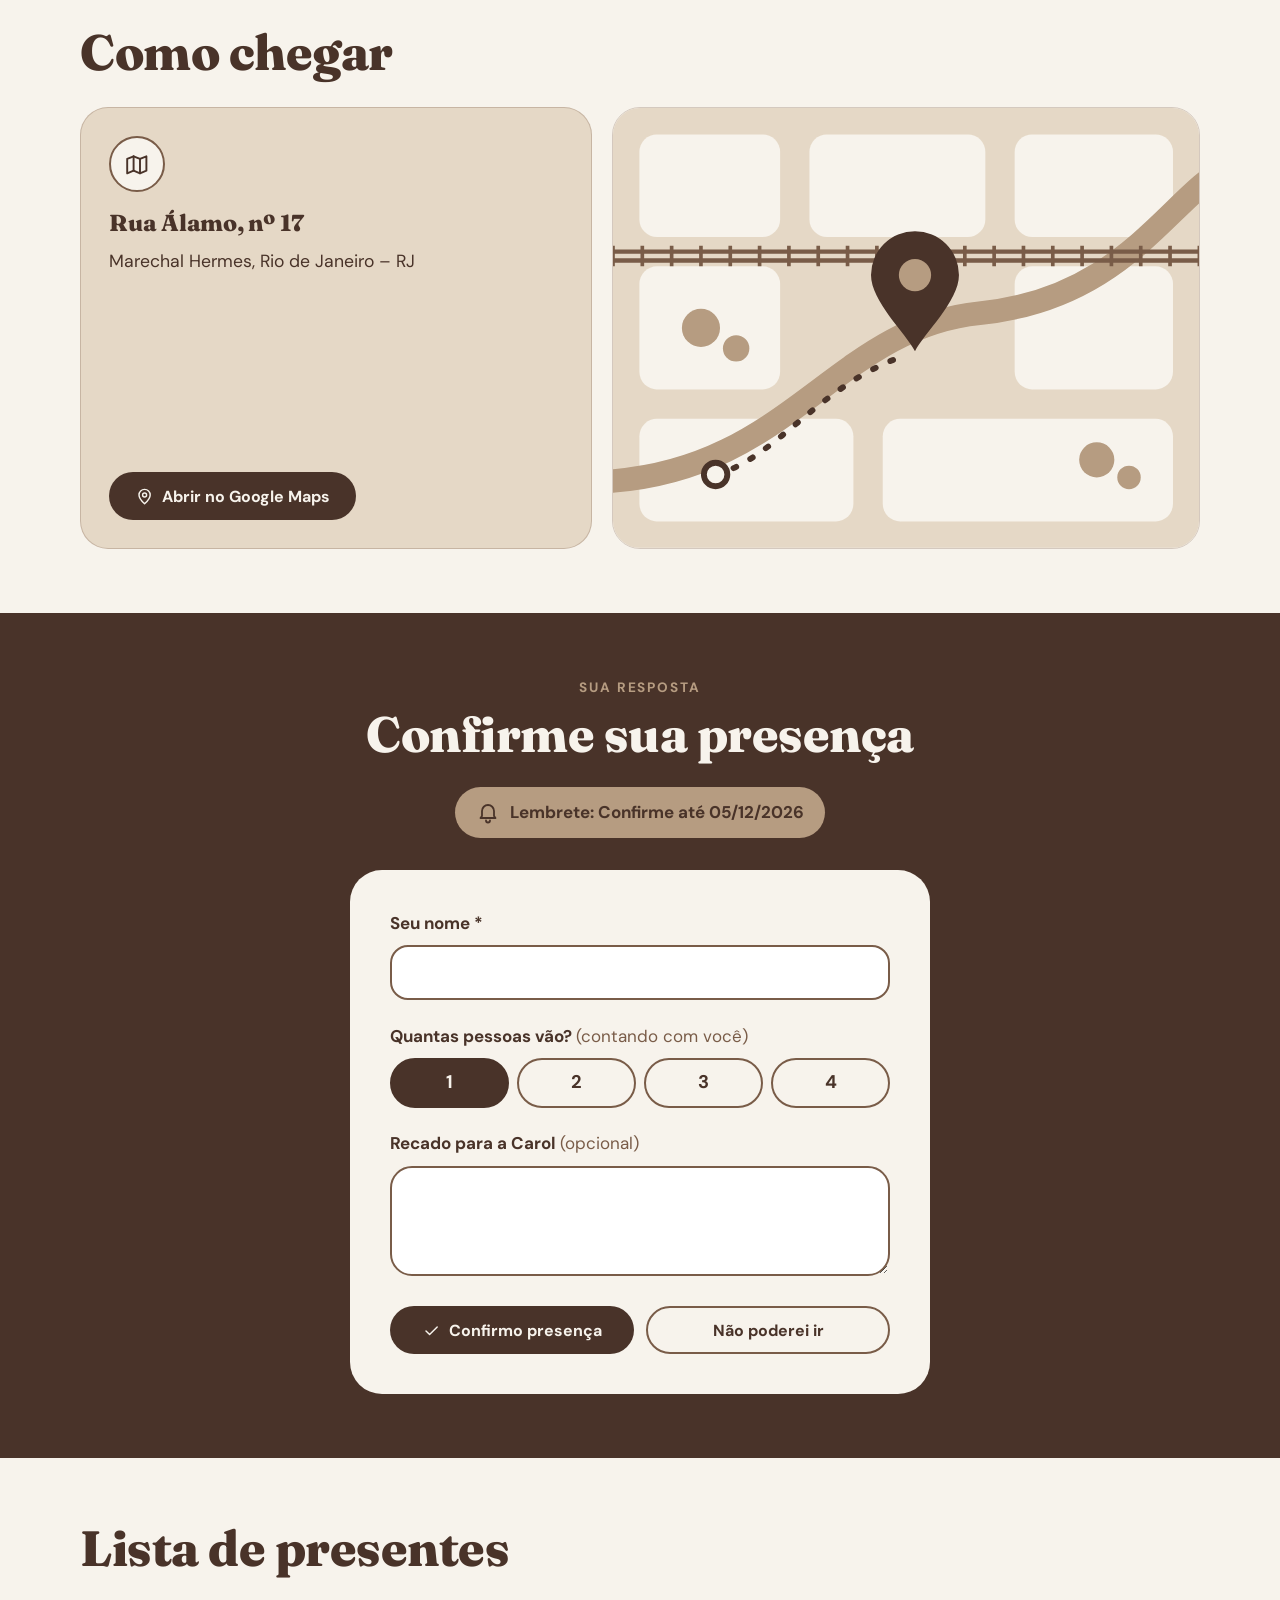
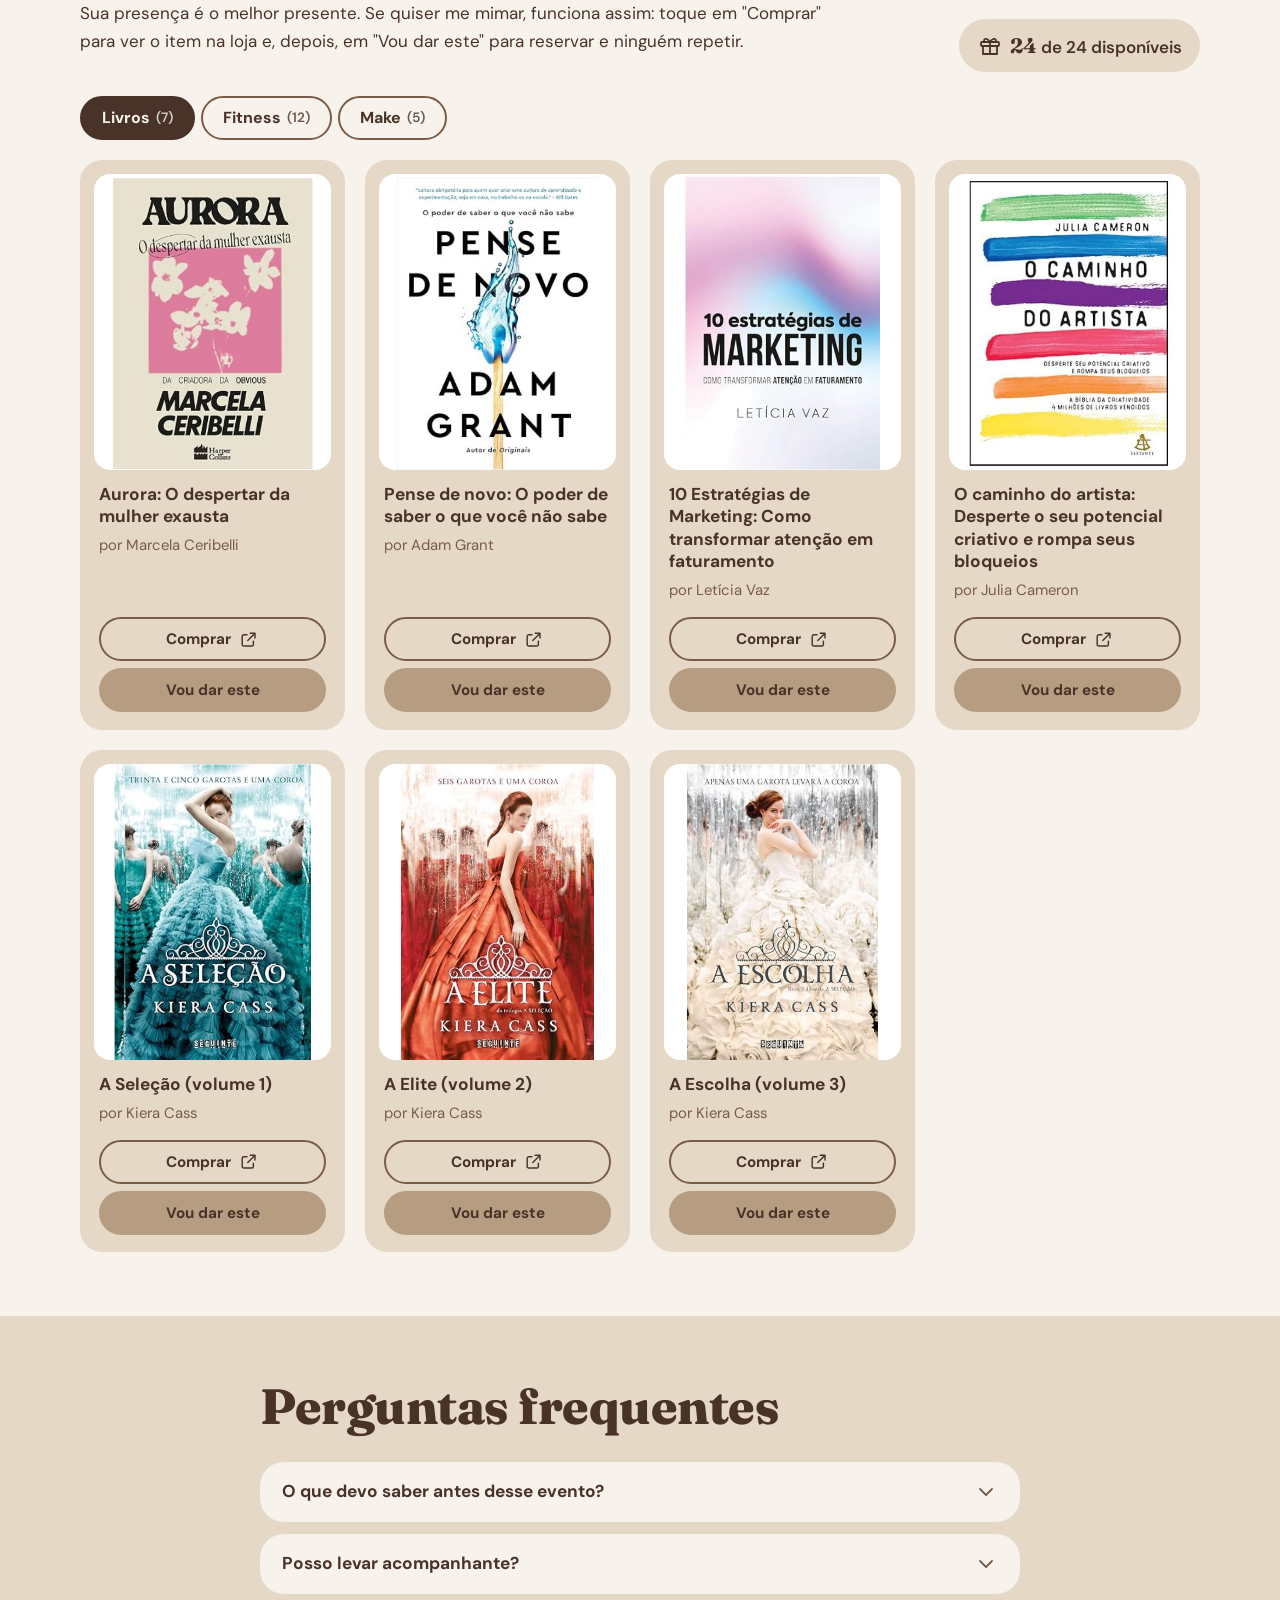
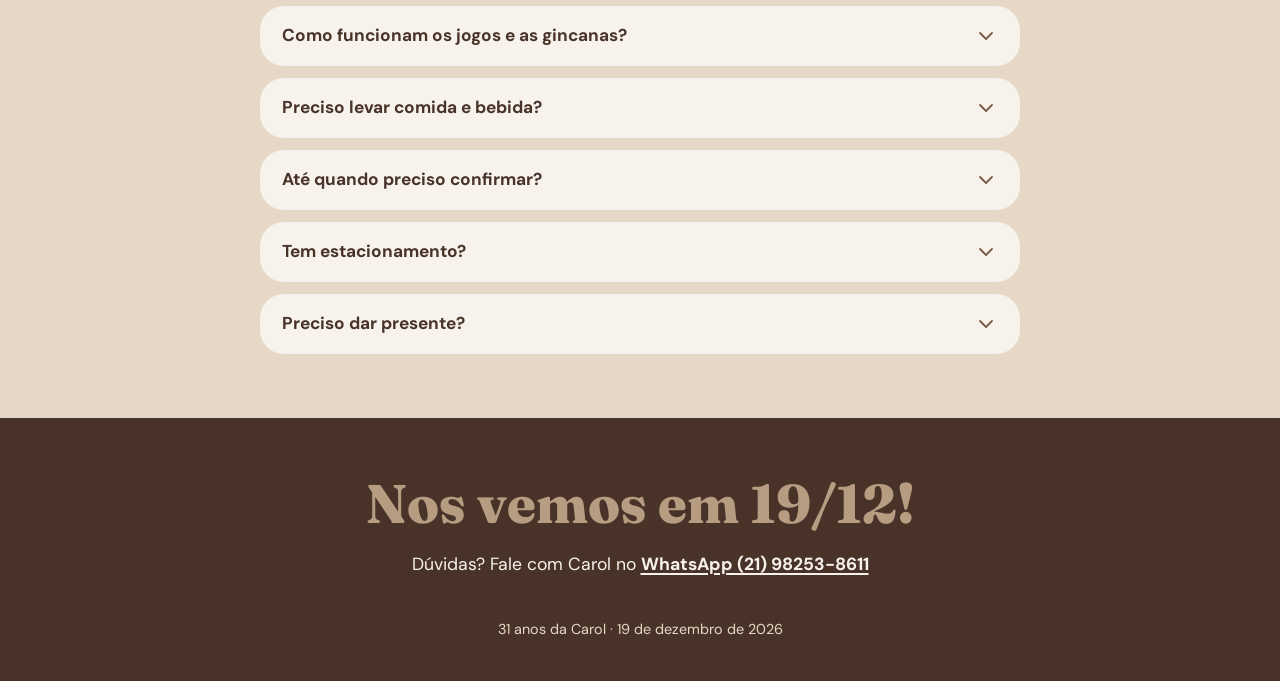
==== commit b733f85d: "Atualiza versao" ====
--- a/index.html
+++ b/index.html
@@ -19,8 +19,8 @@
   <link rel="preconnect" href="https://fonts.gstatic.com" crossorigin>
   <link rel="stylesheet" href="https://fonts.googleapis.com/css2?family=DM+Sans:opsz,wght@9..40,400;9..40,600;9..40,700&family=Fraunces:opsz,wght@9..144,800&display=swap">
 
-  <link rel="stylesheet" href="estilo/cores.css?v=2026112605">
-  <link rel="stylesheet" href="estilo/estilo.css?v=2026112605">
+  <link rel="stylesheet" href="estilo/cores.css?v=2026112606">
+  <link rel="stylesheet" href="estilo/estilo.css?v=2026112606">
 </head>
 <body>
   <a class="pular" href="#conteudo">Pular para o conteúdo</a>
@@ -34,12 +34,12 @@
   <footer class="rodape escuro" id="rodape"></footer>
 
   <!-- Textos e presentes (edite estes arquivos) -->
-  <script src="conteudo/site.js?v=2026112605"></script>
-  <script src="conteudo/presentes.js?v=2026112605"></script>
-  <script src="conteudo/conexao.js?v=2026112605"></script>
+  <script src="conteudo/site.js?v=2026112606"></script>
+  <script src="conteudo/presentes.js?v=2026112606"></script>
+  <script src="conteudo/conexao.js?v=2026112606"></script>
   <!-- Funcionamento do site (não precisa mexer) -->
-  <script src="js/icones.js?v=2026112605"></script>
-  <script src="js/servidor.js?v=2026112605"></script>
-  <script src="js/pagina.js?v=2026112605"></script>
+  <script src="js/icones.js?v=2026112606"></script>
+  <script src="js/servidor.js?v=2026112606"></script>
+  <script src="js/pagina.js?v=2026112606"></script>
 </body>
 </html>
--- a/estilo/estilo.css
+++ b/estilo/estilo.css
@@ -315,7 +315,7 @@
 .universo h2 { color: var(--creme); }
 .universo .sobretitulo { color: var(--caramelo); }
 .texto-grande { font-size: 1.2rem; color: var(--areia); max-width: 52ch; }
-.universo .texto-grande { max-width: none; text-align: justify; hyphens: auto; -webkit-hyphens: auto; }
+.universo .texto-grande { max-width: none; text-align: justify; hyphens: manual; -webkit-hyphens: manual; }
 @media (max-width: 520px) { .universo .texto-grande { font-size: 1.02rem; line-height: 1.6; } }
 .universo__chamada { color: var(--areia); margin: 1.5rem 0 .9rem; }
 .universo__arte { width: min(170px, 50%); margin-inline: auto; color: var(--caramelo); }
@@ -323,7 +323,9 @@
 .universo__arte svg { width: 100%; height: auto; }
 @media (max-width: 520px) { .universo .botoes .botao { flex: 1 1 100%; } }
 @media (min-width: 860px) {
-  .universo { grid-template-columns: minmax(0, 1fr) auto; gap: 3rem; padding: 3.5rem 3.5rem; }
+  /* Largura do texto calculada para a 1ª linha terminar em "Já imaginou" */
+  .universo { grid-template-columns: minmax(0, 41rem) 1fr; gap: 2.5rem; padding: 3.5rem 3.5rem; }
+  .universo__arte { justify-self: center; }
 }
 
 /* ---------- 7. Traje ---------- */
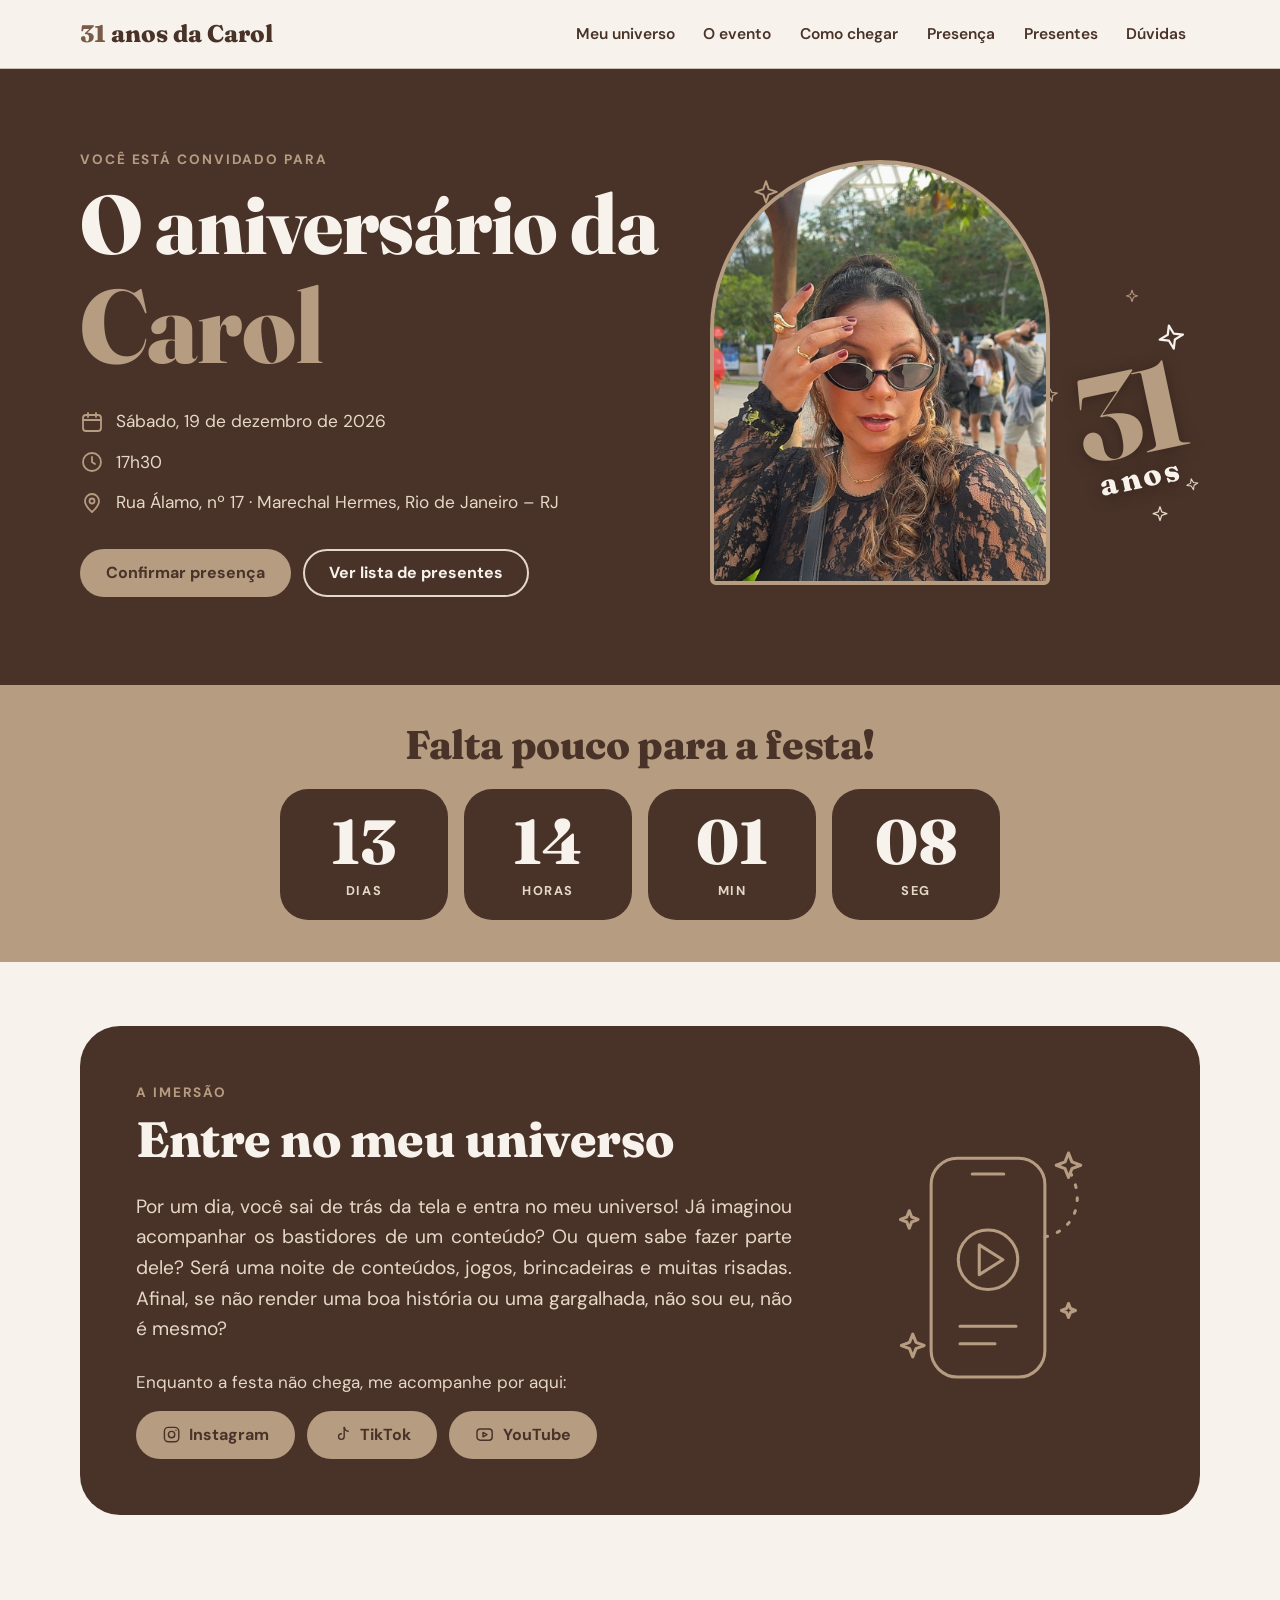
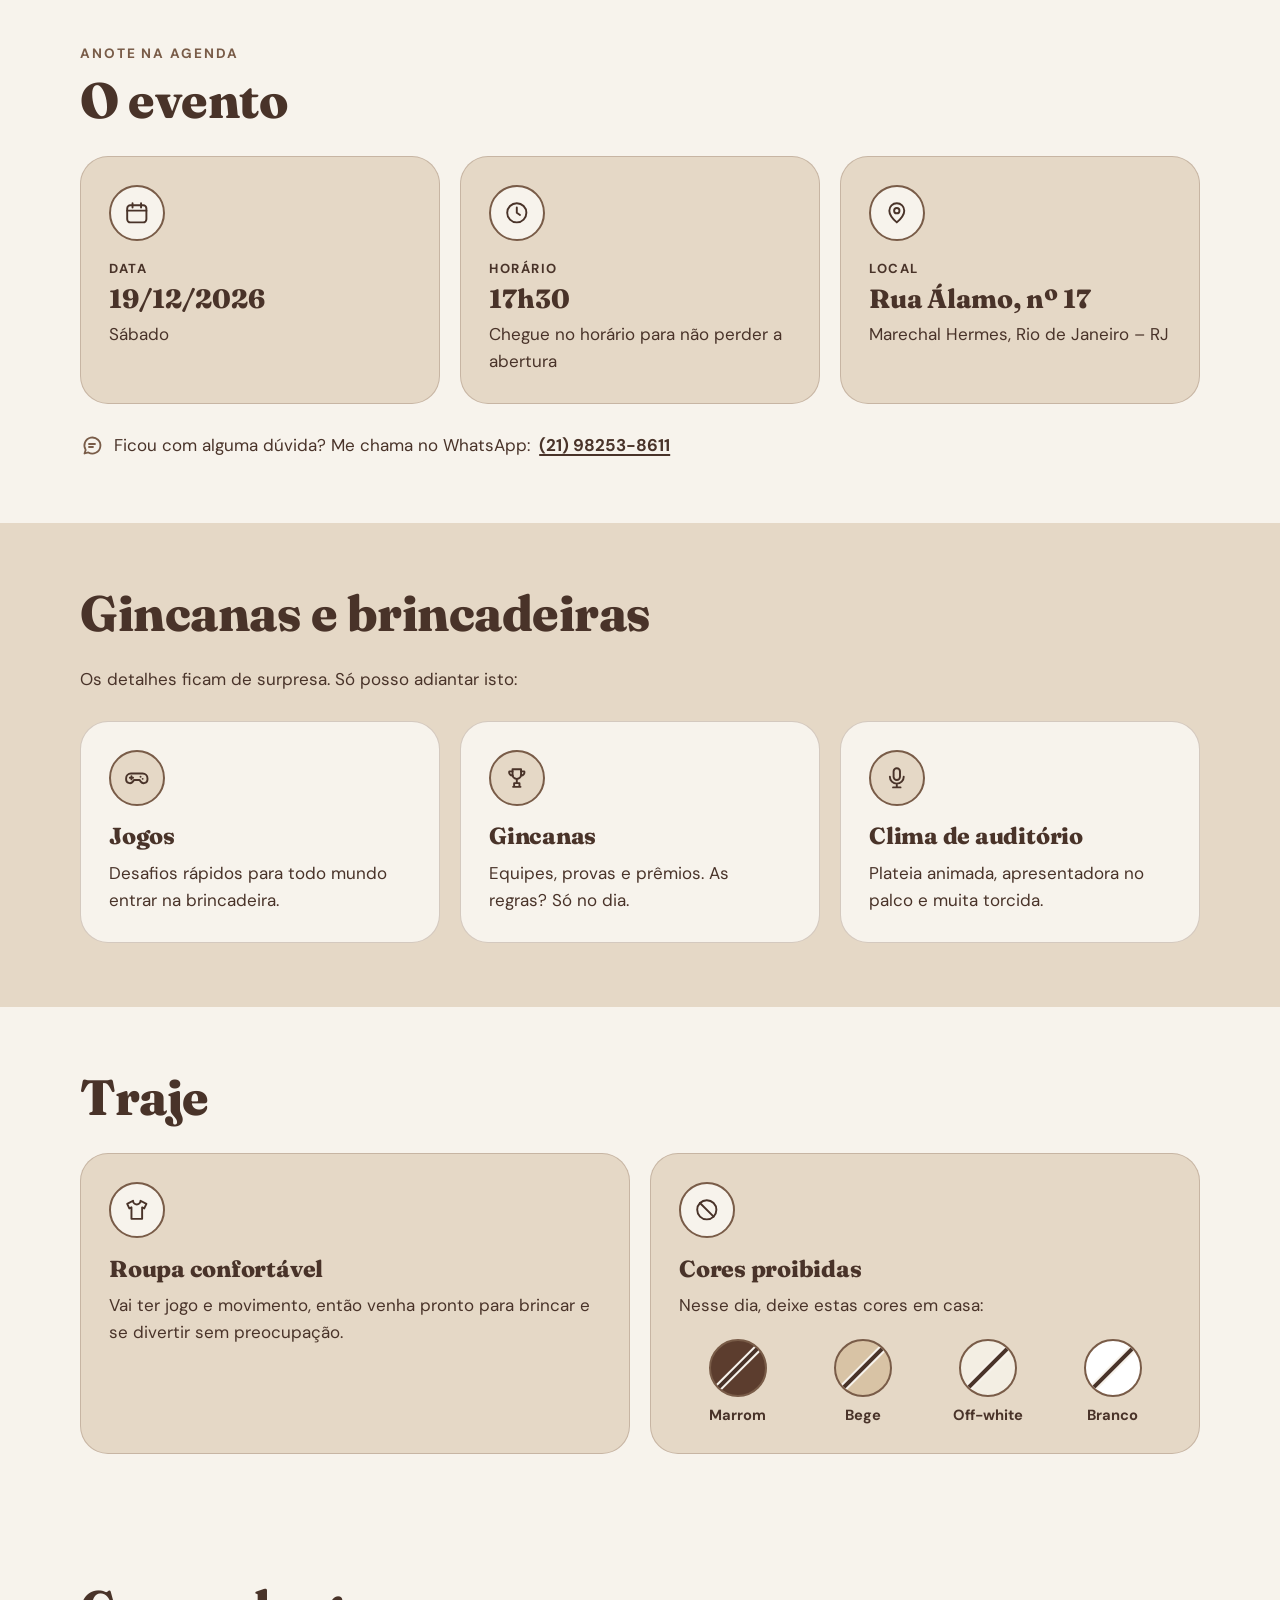
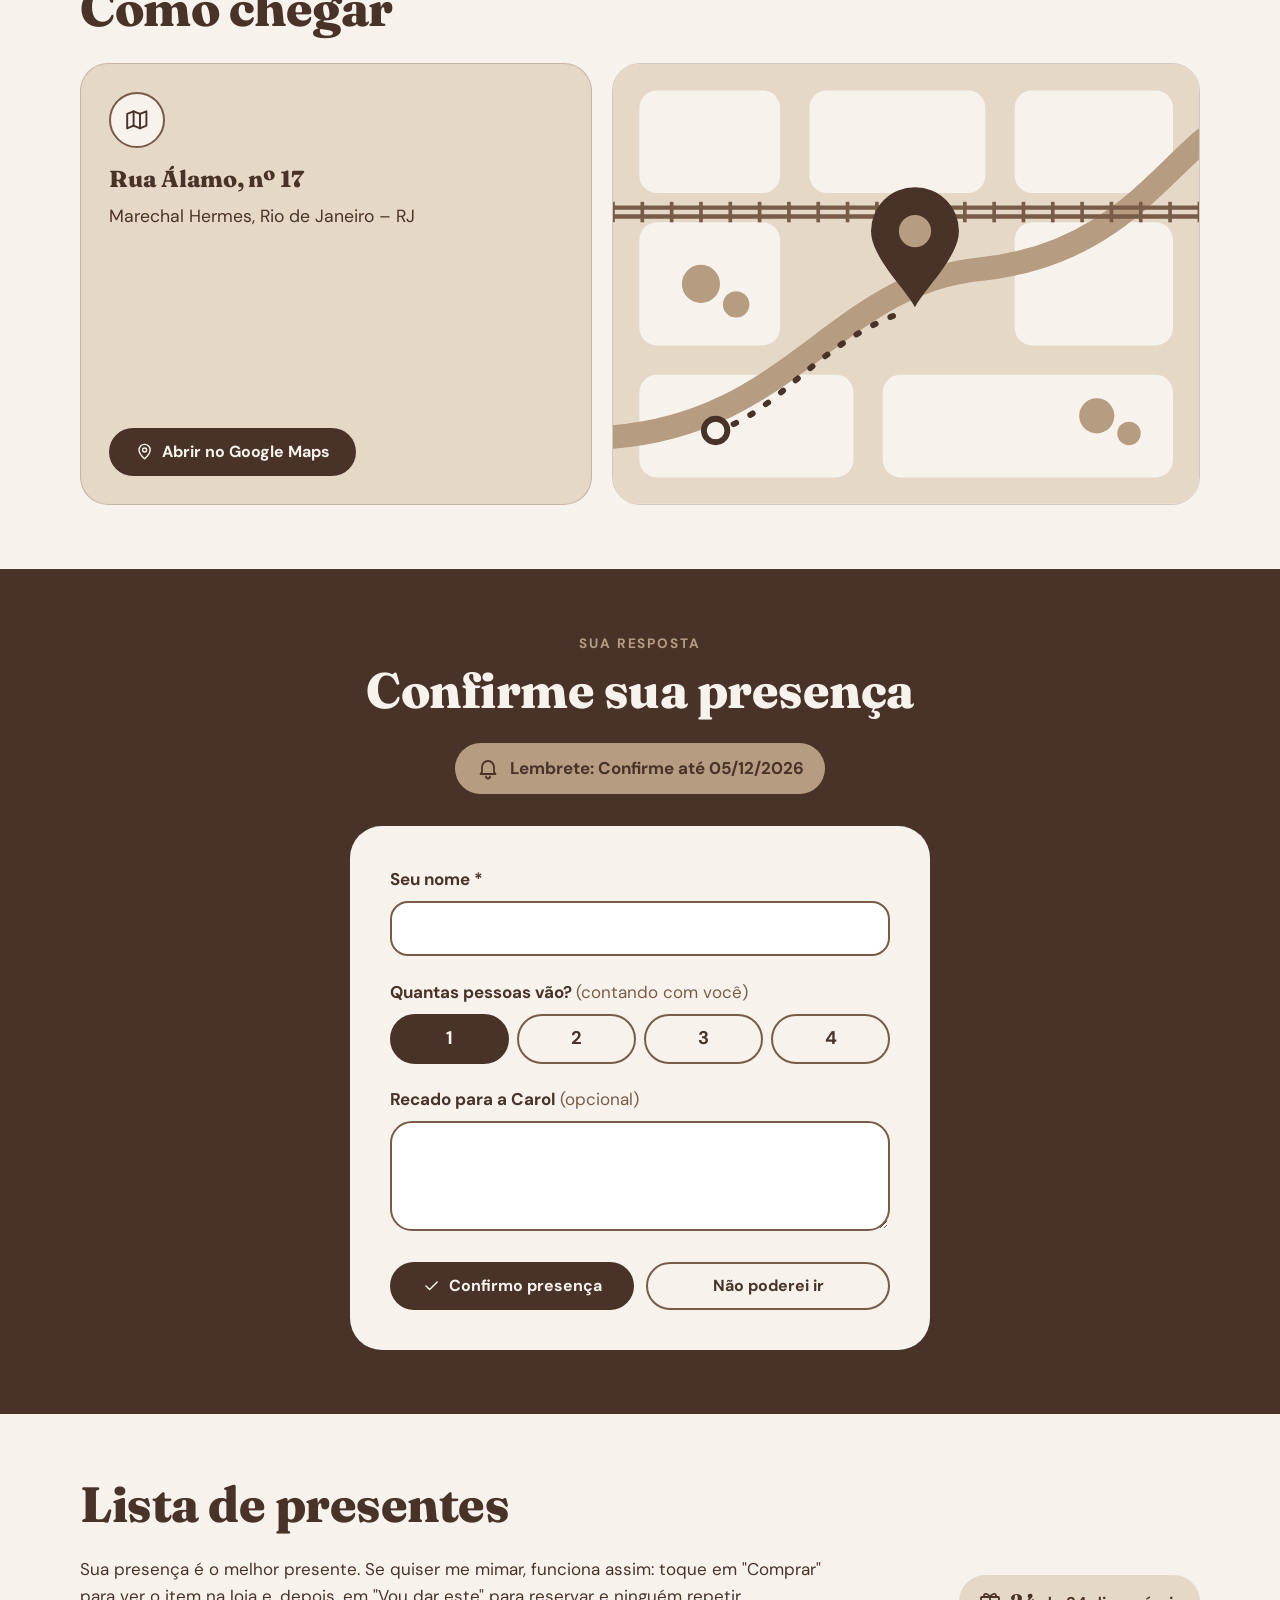
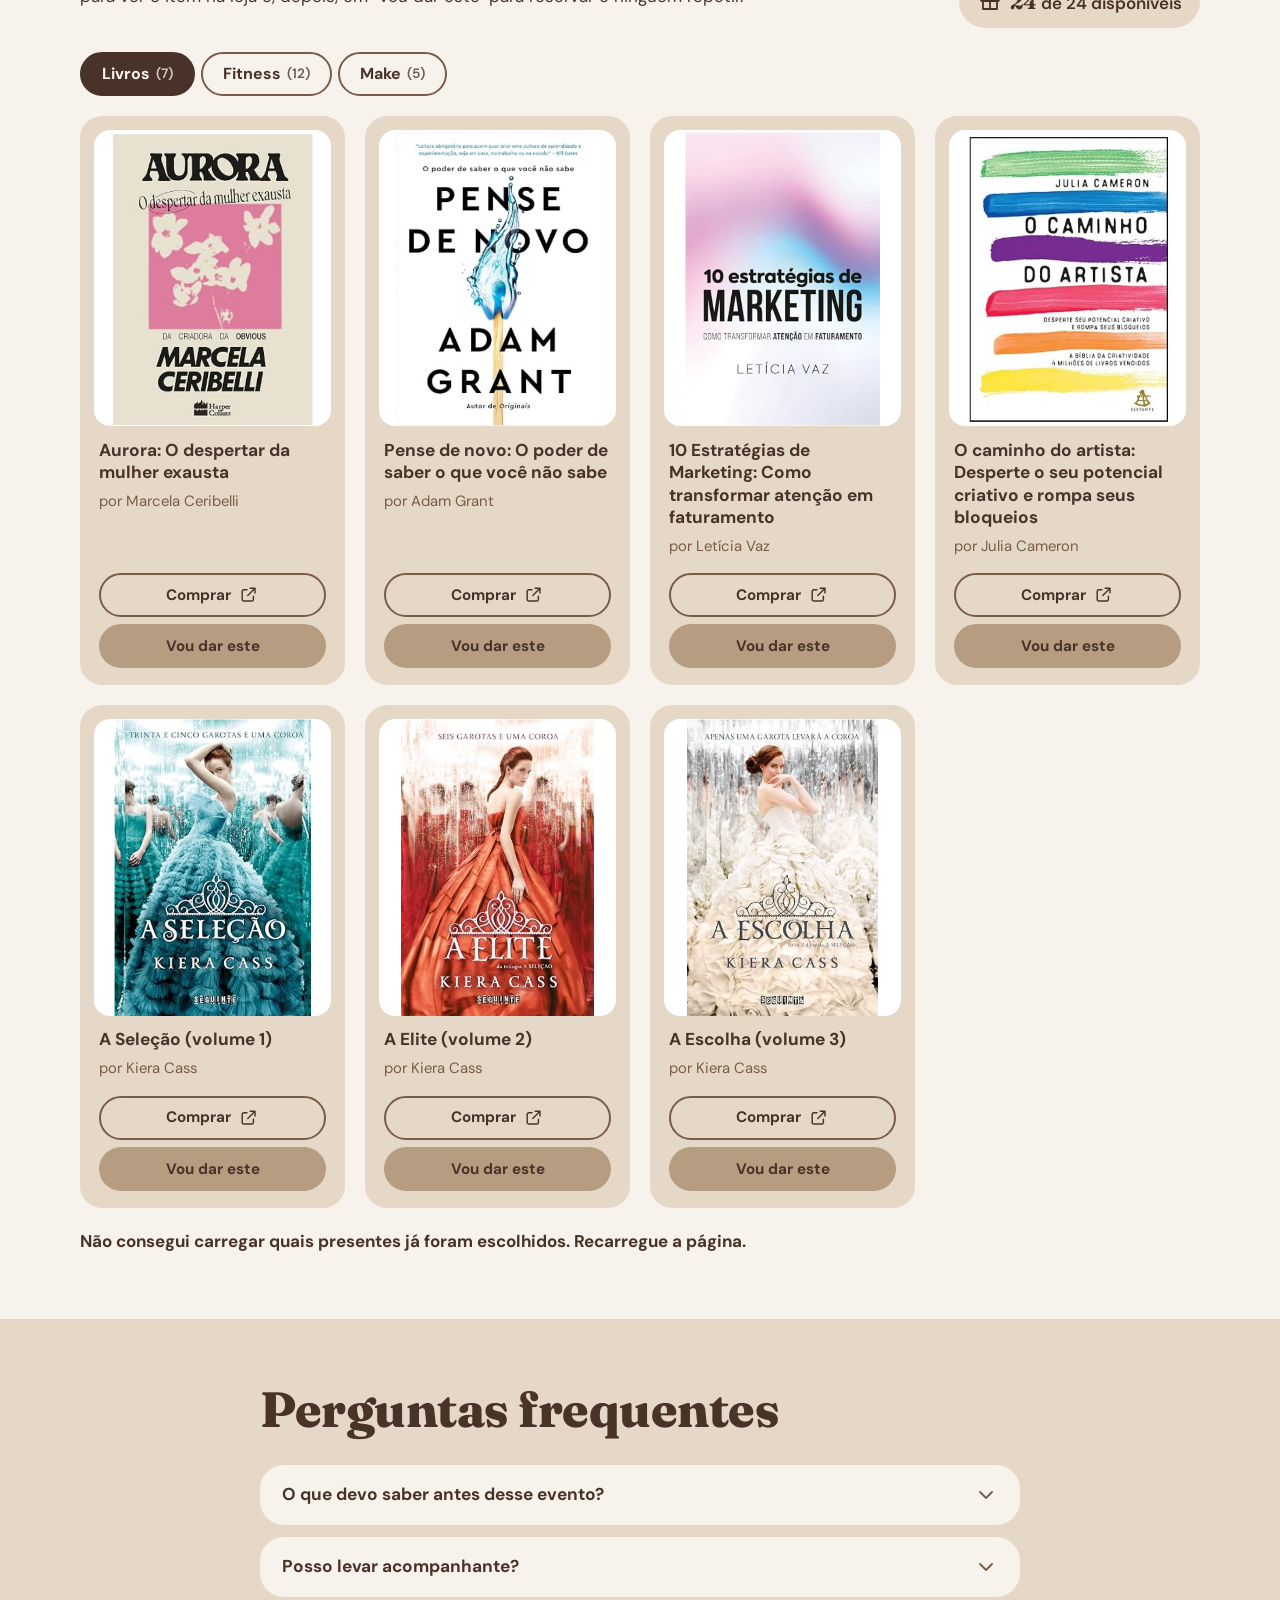
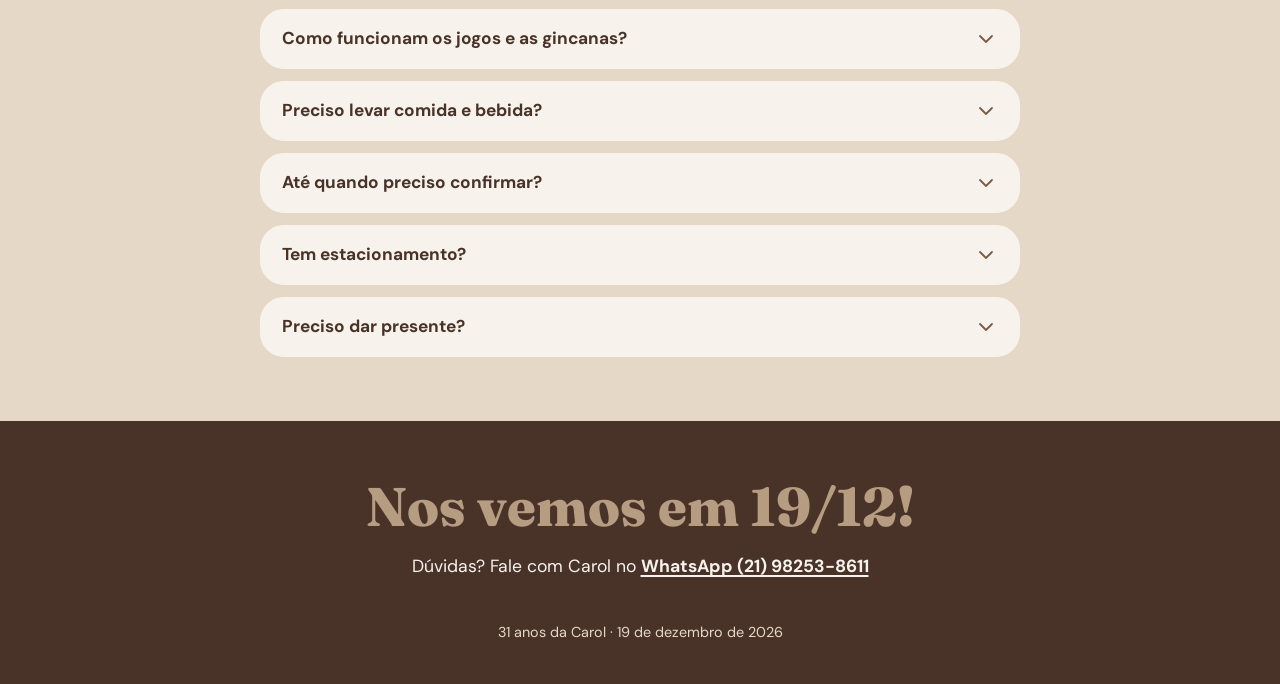
==== commit 7a2dd71e: "Atualiza versao (Supabase)" ====
--- a/index.html
+++ b/index.html
@@ -19,8 +19,8 @@
   <link rel="preconnect" href="https://fonts.gstatic.com" crossorigin>
   <link rel="stylesheet" href="https://fonts.googleapis.com/css2?family=DM+Sans:opsz,wght@9..40,400;9..40,600;9..40,700&family=Fraunces:opsz,wght@9..144,800&display=swap">
 
-  <link rel="stylesheet" href="estilo/cores.css?v=2026112606">
-  <link rel="stylesheet" href="estilo/estilo.css?v=2026112606">
+  <link rel="stylesheet" href="estilo/cores.css?v=2026112607">
+  <link rel="stylesheet" href="estilo/estilo.css?v=2026112607">
 </head>
 <body>
   <a class="pular" href="#conteudo">Pular para o conteúdo</a>
@@ -34,12 +34,12 @@
   <footer class="rodape escuro" id="rodape"></footer>
 
   <!-- Textos e presentes (edite estes arquivos) -->
-  <script src="conteudo/site.js?v=2026112606"></script>
-  <script src="conteudo/presentes.js?v=2026112606"></script>
-  <script src="conteudo/conexao.js?v=2026112606"></script>
+  <script src="conteudo/site.js?v=2026112607"></script>
+  <script src="conteudo/presentes.js?v=2026112607"></script>
+  <script src="conteudo/conexao.js?v=2026112607"></script>
   <!-- Funcionamento do site (não precisa mexer) -->
-  <script src="js/icones.js?v=2026112606"></script>
-  <script src="js/servidor.js?v=2026112606"></script>
-  <script src="js/pagina.js?v=2026112606"></script>
+  <script src="js/icones.js?v=2026112607"></script>
+  <script src="js/servidor.js?v=2026112607"></script>
+  <script src="js/pagina.js?v=2026112607"></script>
 </body>
 </html>
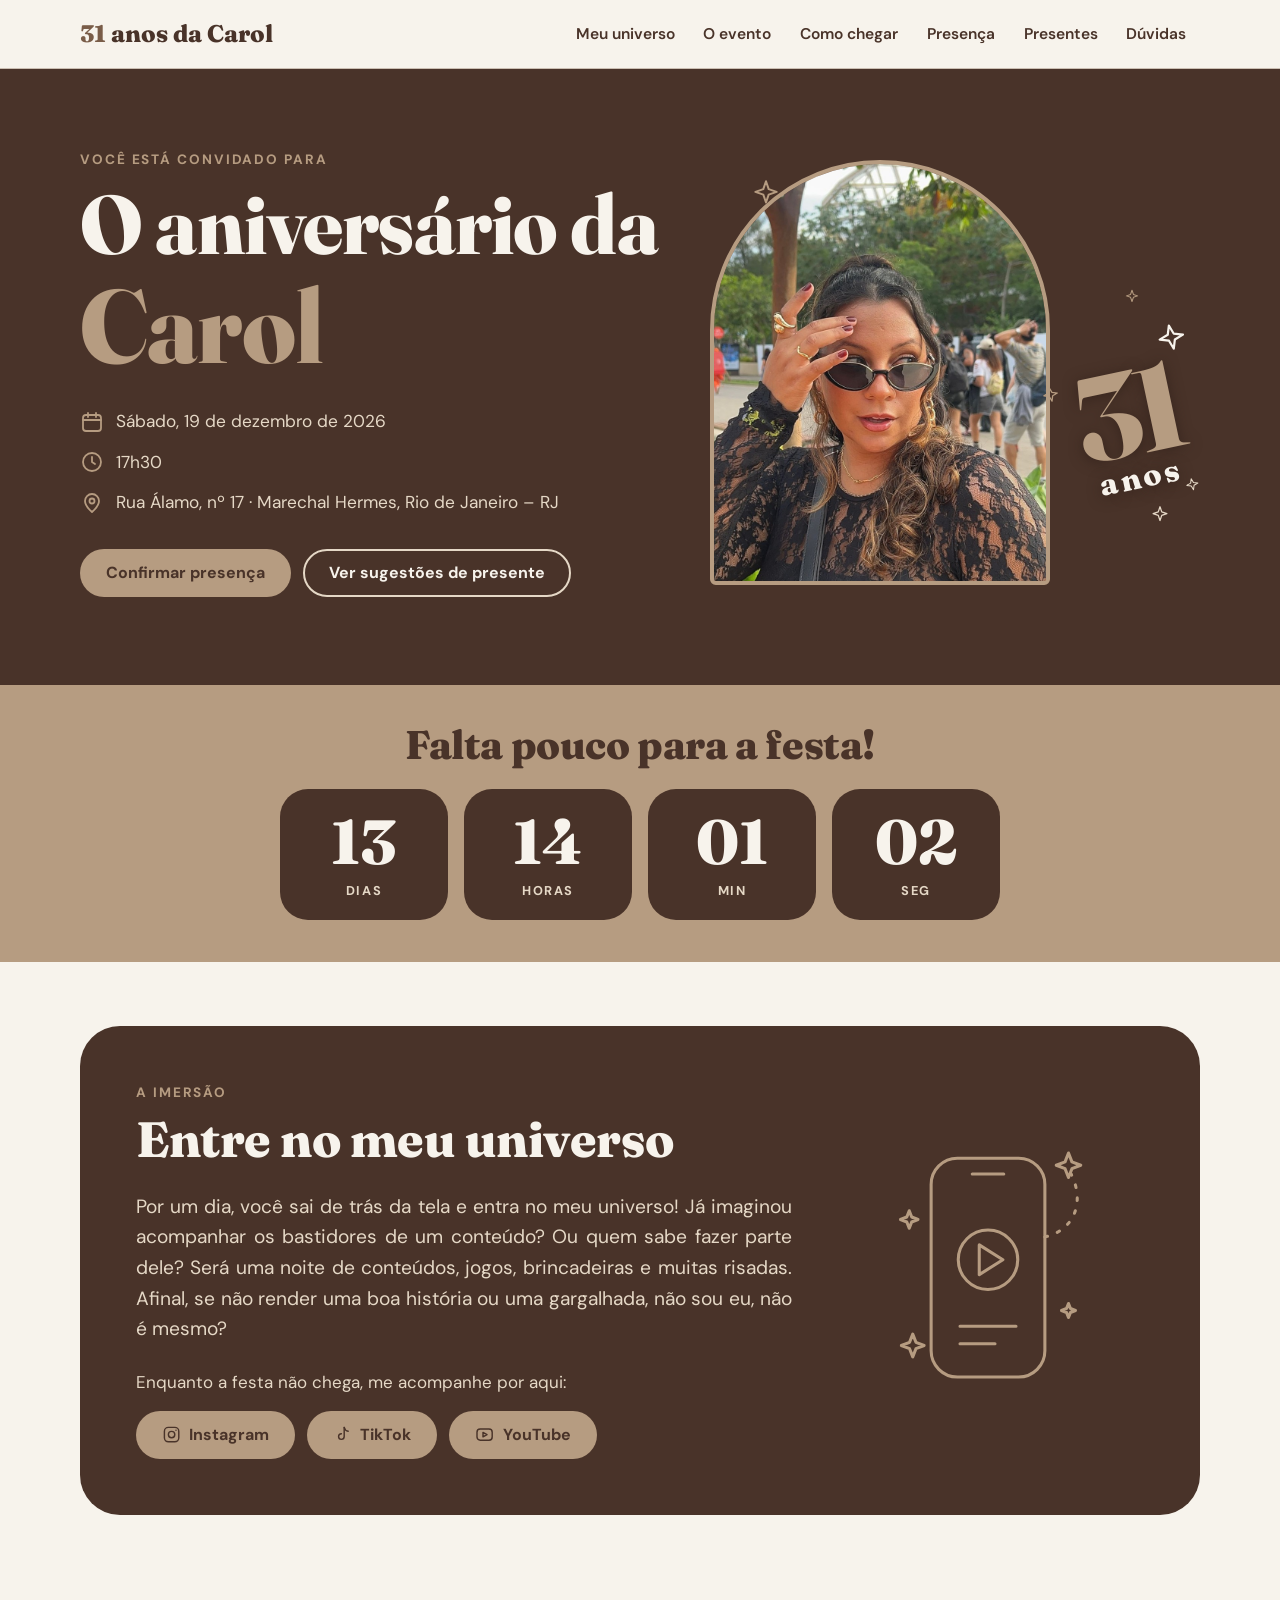
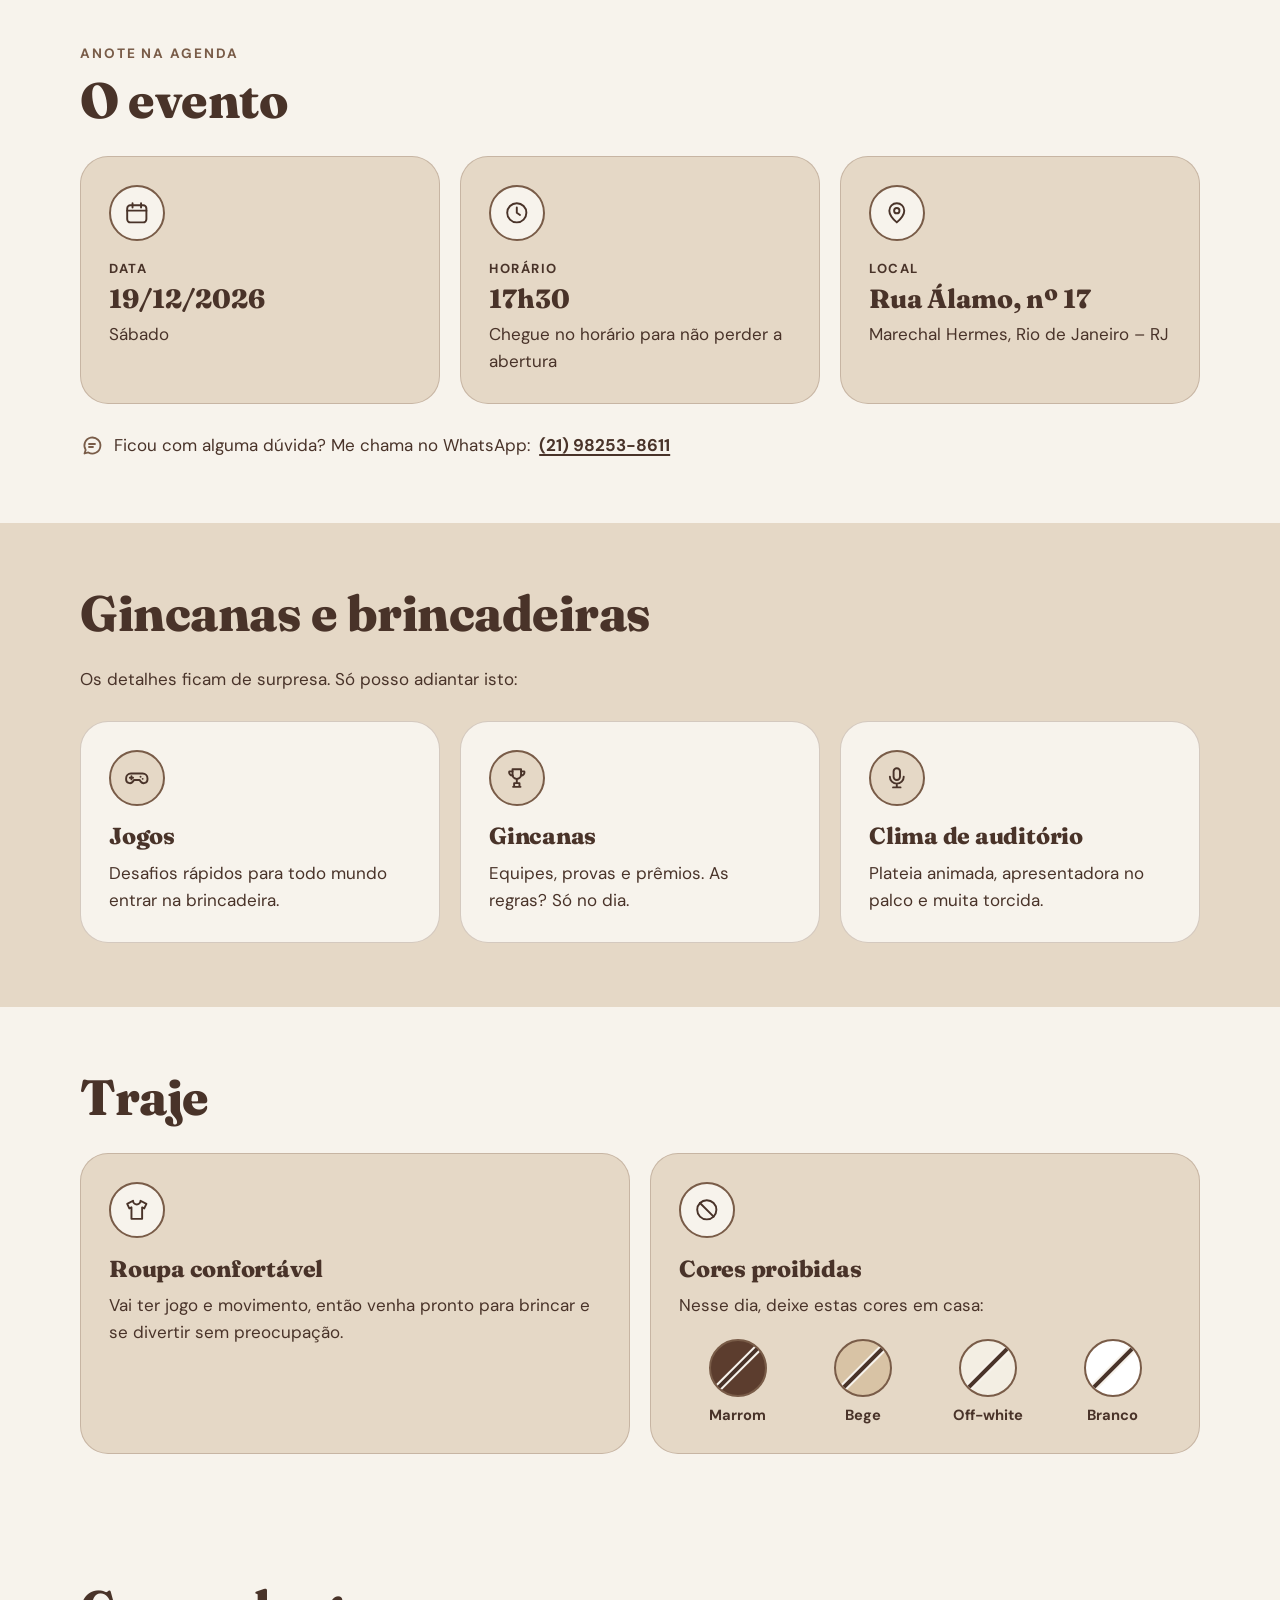
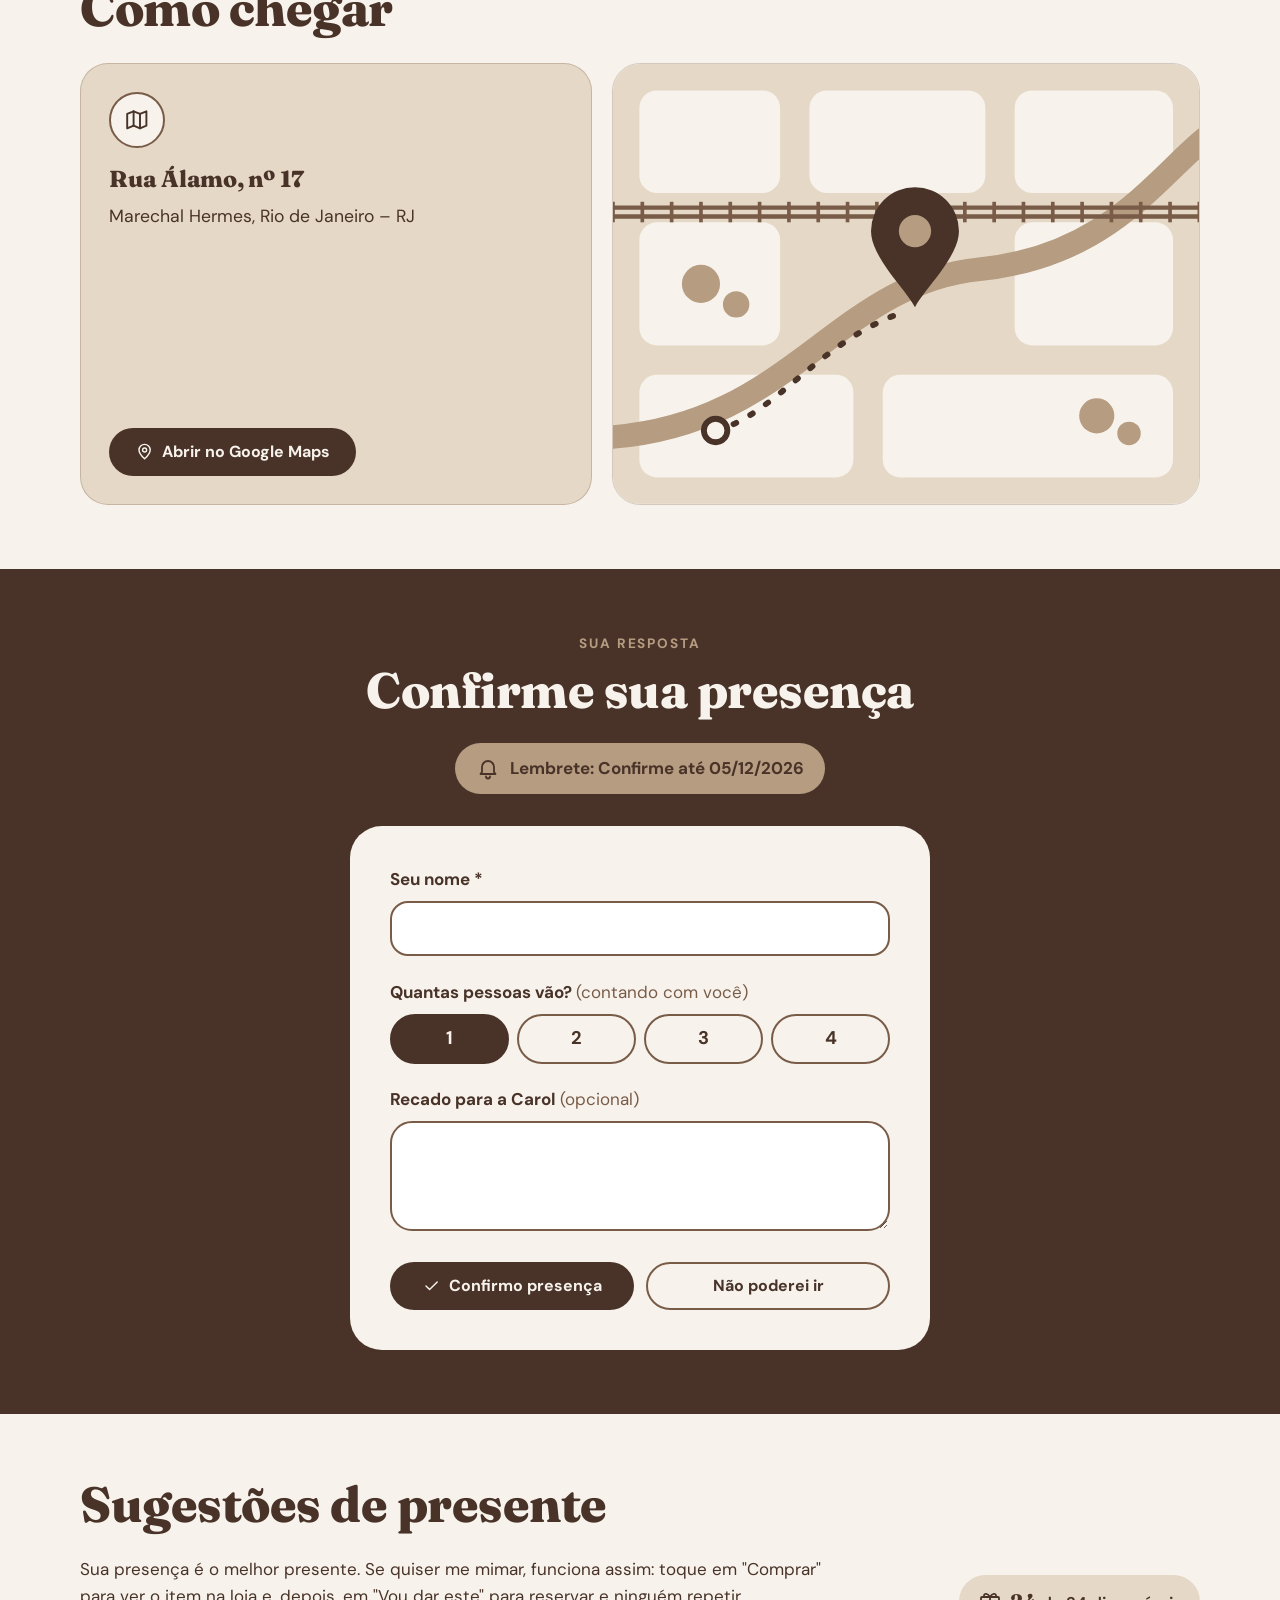
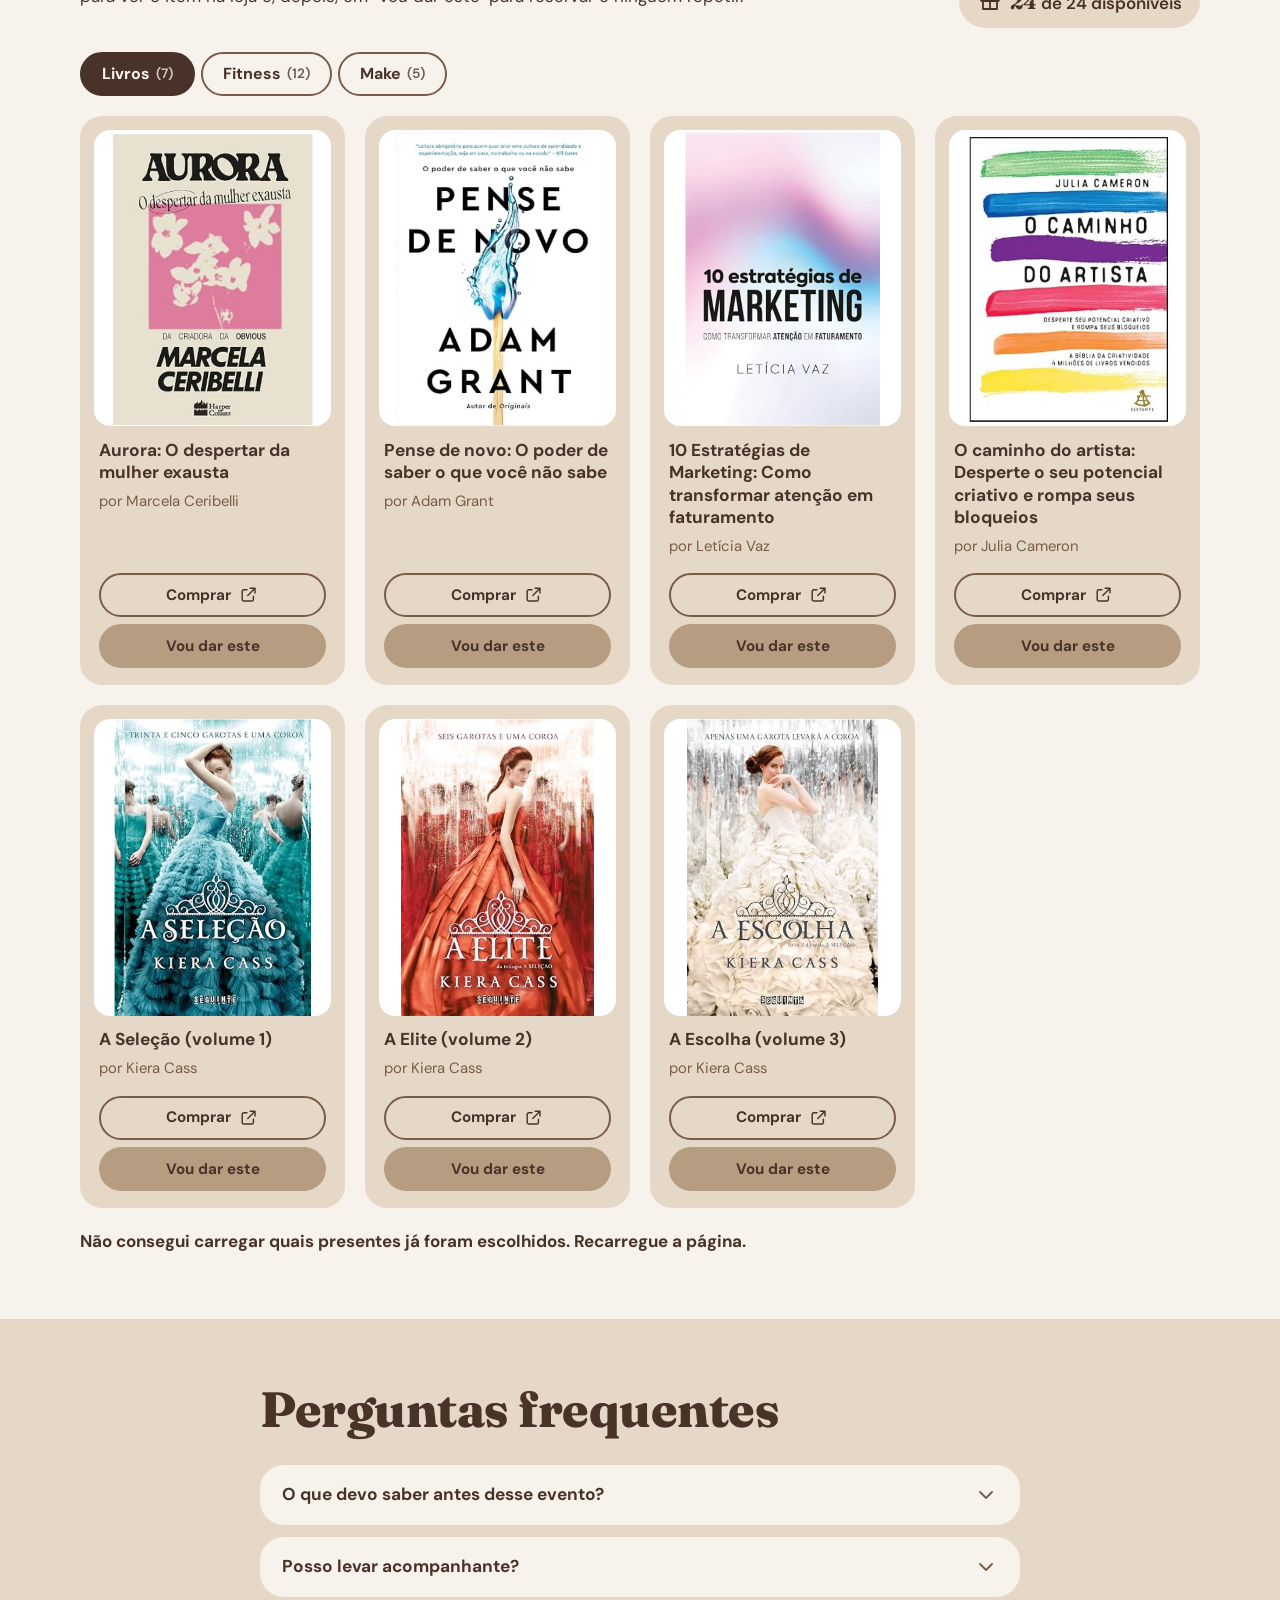
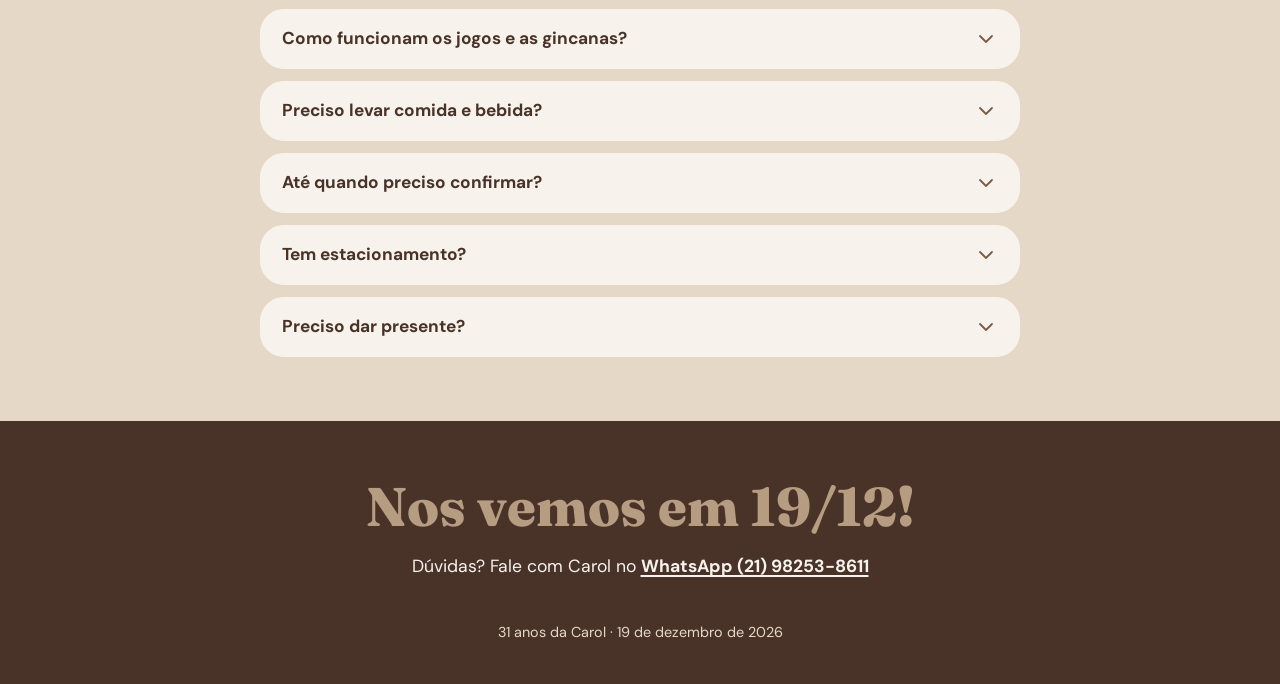
==== commit 3c7b9409: "Atualiza versao (sugestoes de presente)" ====
--- a/index.html
+++ b/index.html
@@ -11,7 +11,7 @@
   <meta property="og:type" content="website">
   <meta property="og:locale" content="pt_BR">
   <meta property="og:title" content="O aniversário da Carol · 31 anos">
-  <meta property="og:description" content="Sábado, 19/12 às 17h30. Confirme sua presença e veja a lista de presentes.">
+  <meta property="og:description" content="Sábado, 19/12 às 17h30. Confirme sua presença e veja as sugestões de presente.">
 
   <link rel="icon" href="data:image/svg+xml,%3Csvg xmlns='http://www.w3.org/2000/svg' viewBox='0 0 64 64'%3E%3Crect width='64' height='64' rx='32' fill='%23493329'/%3E%3Ctext x='32' y='43' text-anchor='middle' font-family='Georgia,serif' font-weight='800' font-size='30' fill='%23B69C81'%3E31%3C/text%3E%3C/svg%3E">
 
@@ -19,8 +19,8 @@
   <link rel="preconnect" href="https://fonts.gstatic.com" crossorigin>
   <link rel="stylesheet" href="https://fonts.googleapis.com/css2?family=DM+Sans:opsz,wght@9..40,400;9..40,600;9..40,700&family=Fraunces:opsz,wght@9..144,800&display=swap">
 
-  <link rel="stylesheet" href="estilo/cores.css?v=2026112607">
-  <link rel="stylesheet" href="estilo/estilo.css?v=2026112607">
+  <link rel="stylesheet" href="estilo/cores.css?v=2026112701">
+  <link rel="stylesheet" href="estilo/estilo.css?v=2026112701">
 </head>
 <body>
   <a class="pular" href="#conteudo">Pular para o conteúdo</a>
@@ -34,12 +34,12 @@
   <footer class="rodape escuro" id="rodape"></footer>
 
   <!-- Textos e presentes (edite estes arquivos) -->
-  <script src="conteudo/site.js?v=2026112607"></script>
-  <script src="conteudo/presentes.js?v=2026112607"></script>
-  <script src="conteudo/conexao.js?v=2026112607"></script>
+  <script src="conteudo/site.js?v=2026112701"></script>
+  <script src="conteudo/presentes.js?v=2026112701"></script>
+  <script src="conteudo/conexao.js?v=2026112701"></script>
   <!-- Funcionamento do site (não precisa mexer) -->
-  <script src="js/icones.js?v=2026112607"></script>
-  <script src="js/servidor.js?v=2026112607"></script>
-  <script src="js/pagina.js?v=2026112607"></script>
+  <script src="js/icones.js?v=2026112701"></script>
+  <script src="js/servidor.js?v=2026112701"></script>
+  <script src="js/pagina.js?v=2026112701"></script>
 </body>
 </html>
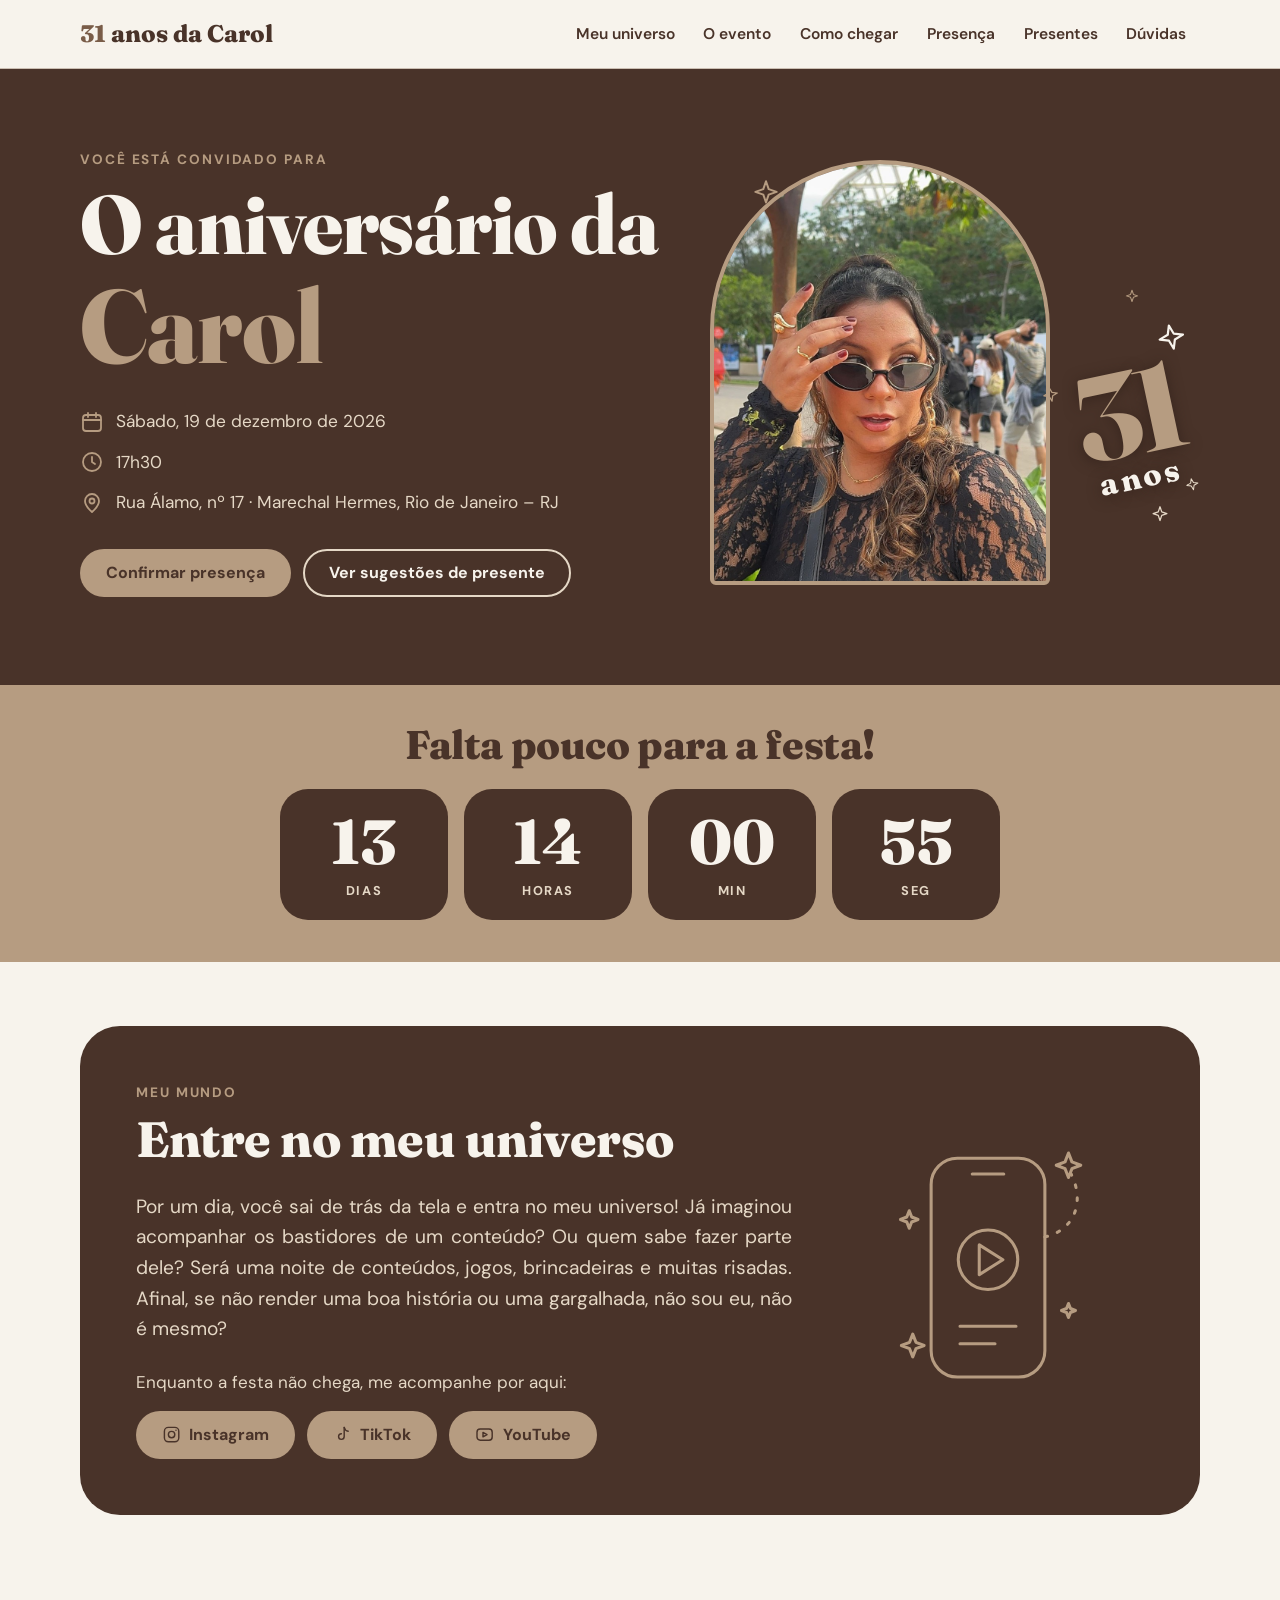
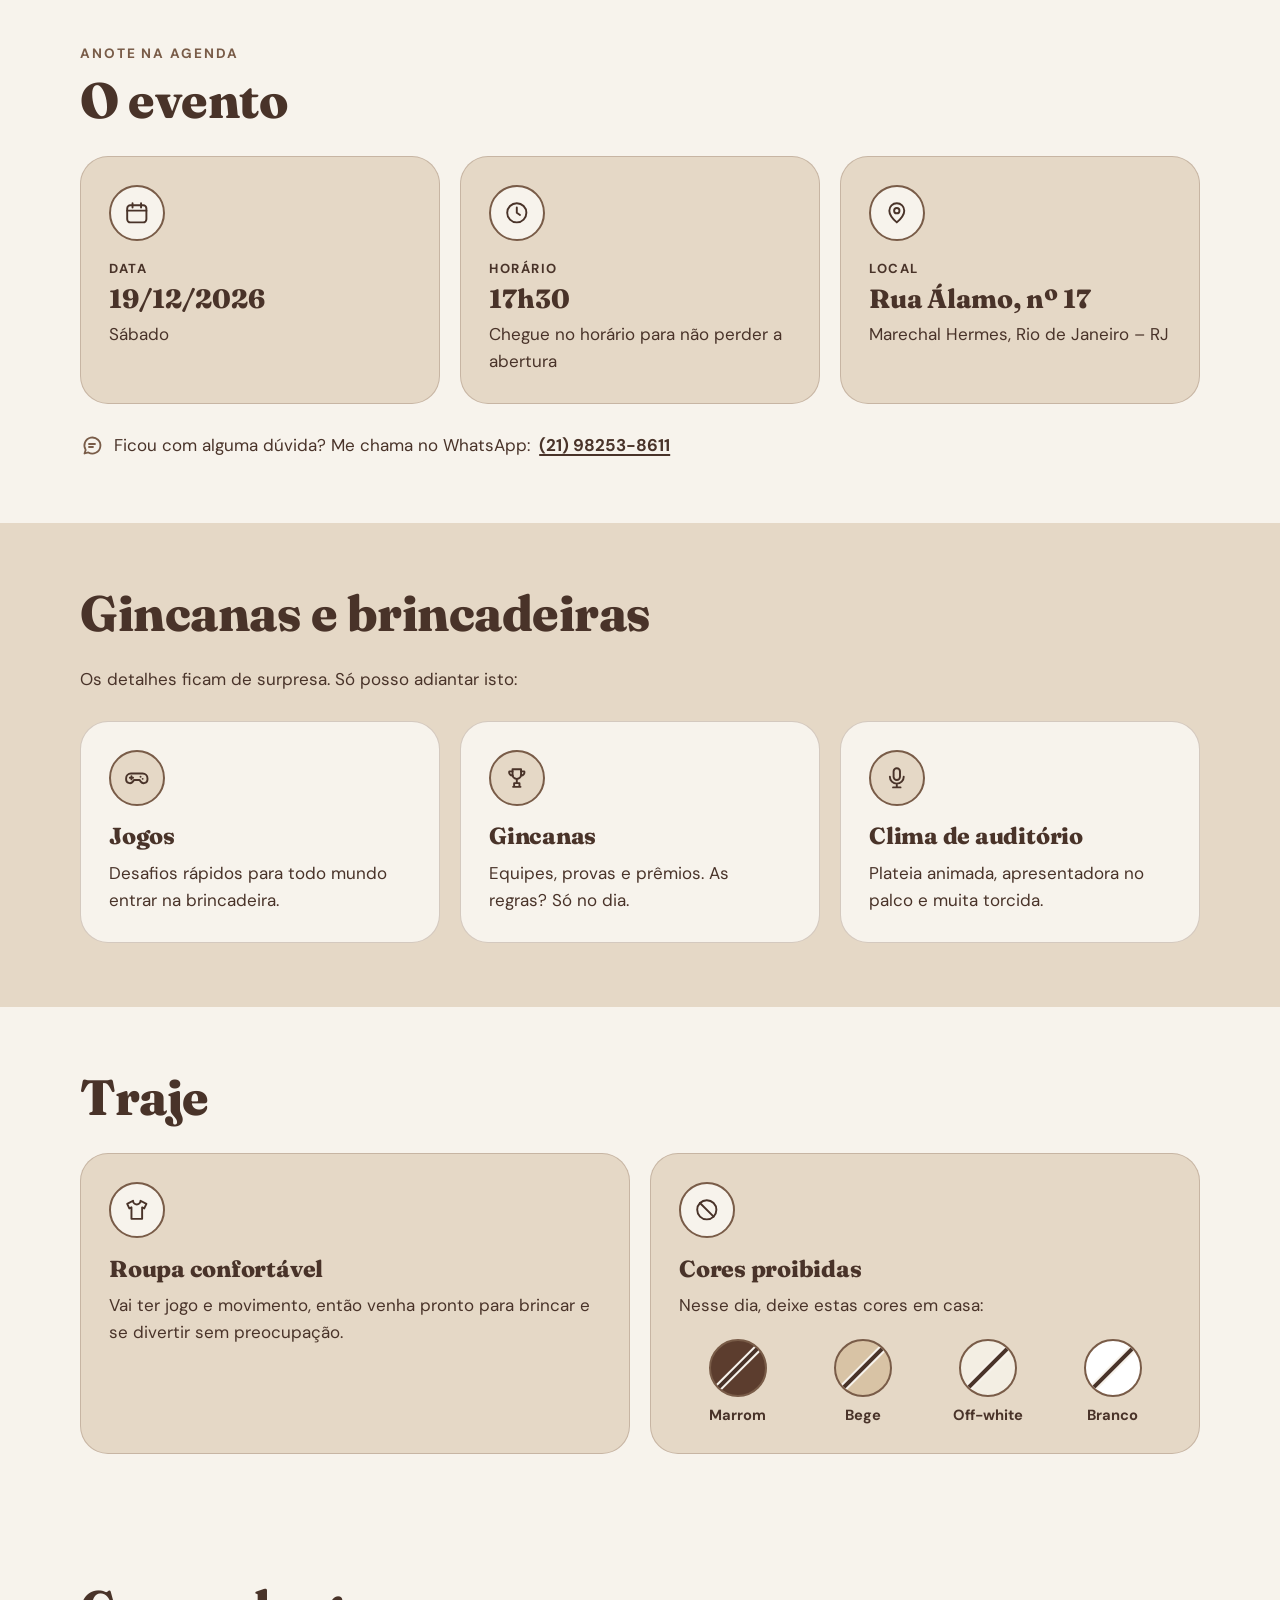
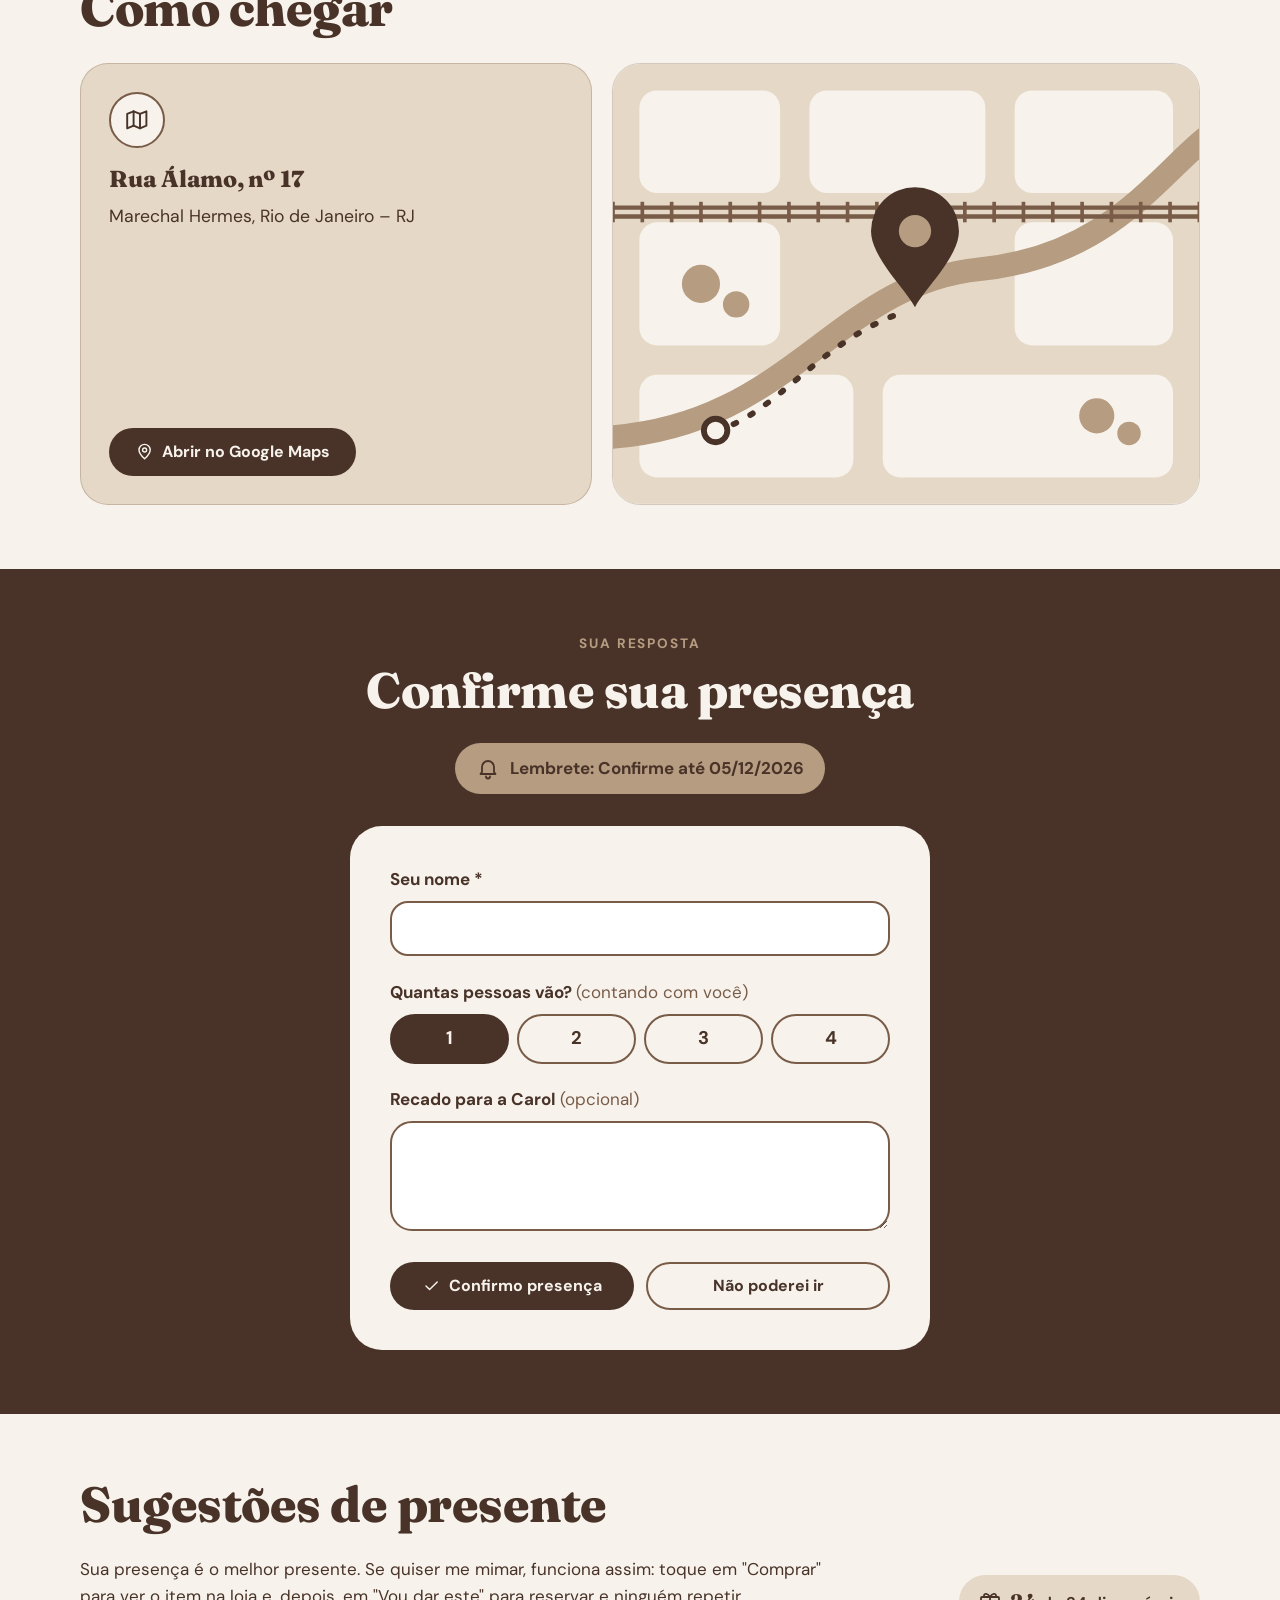
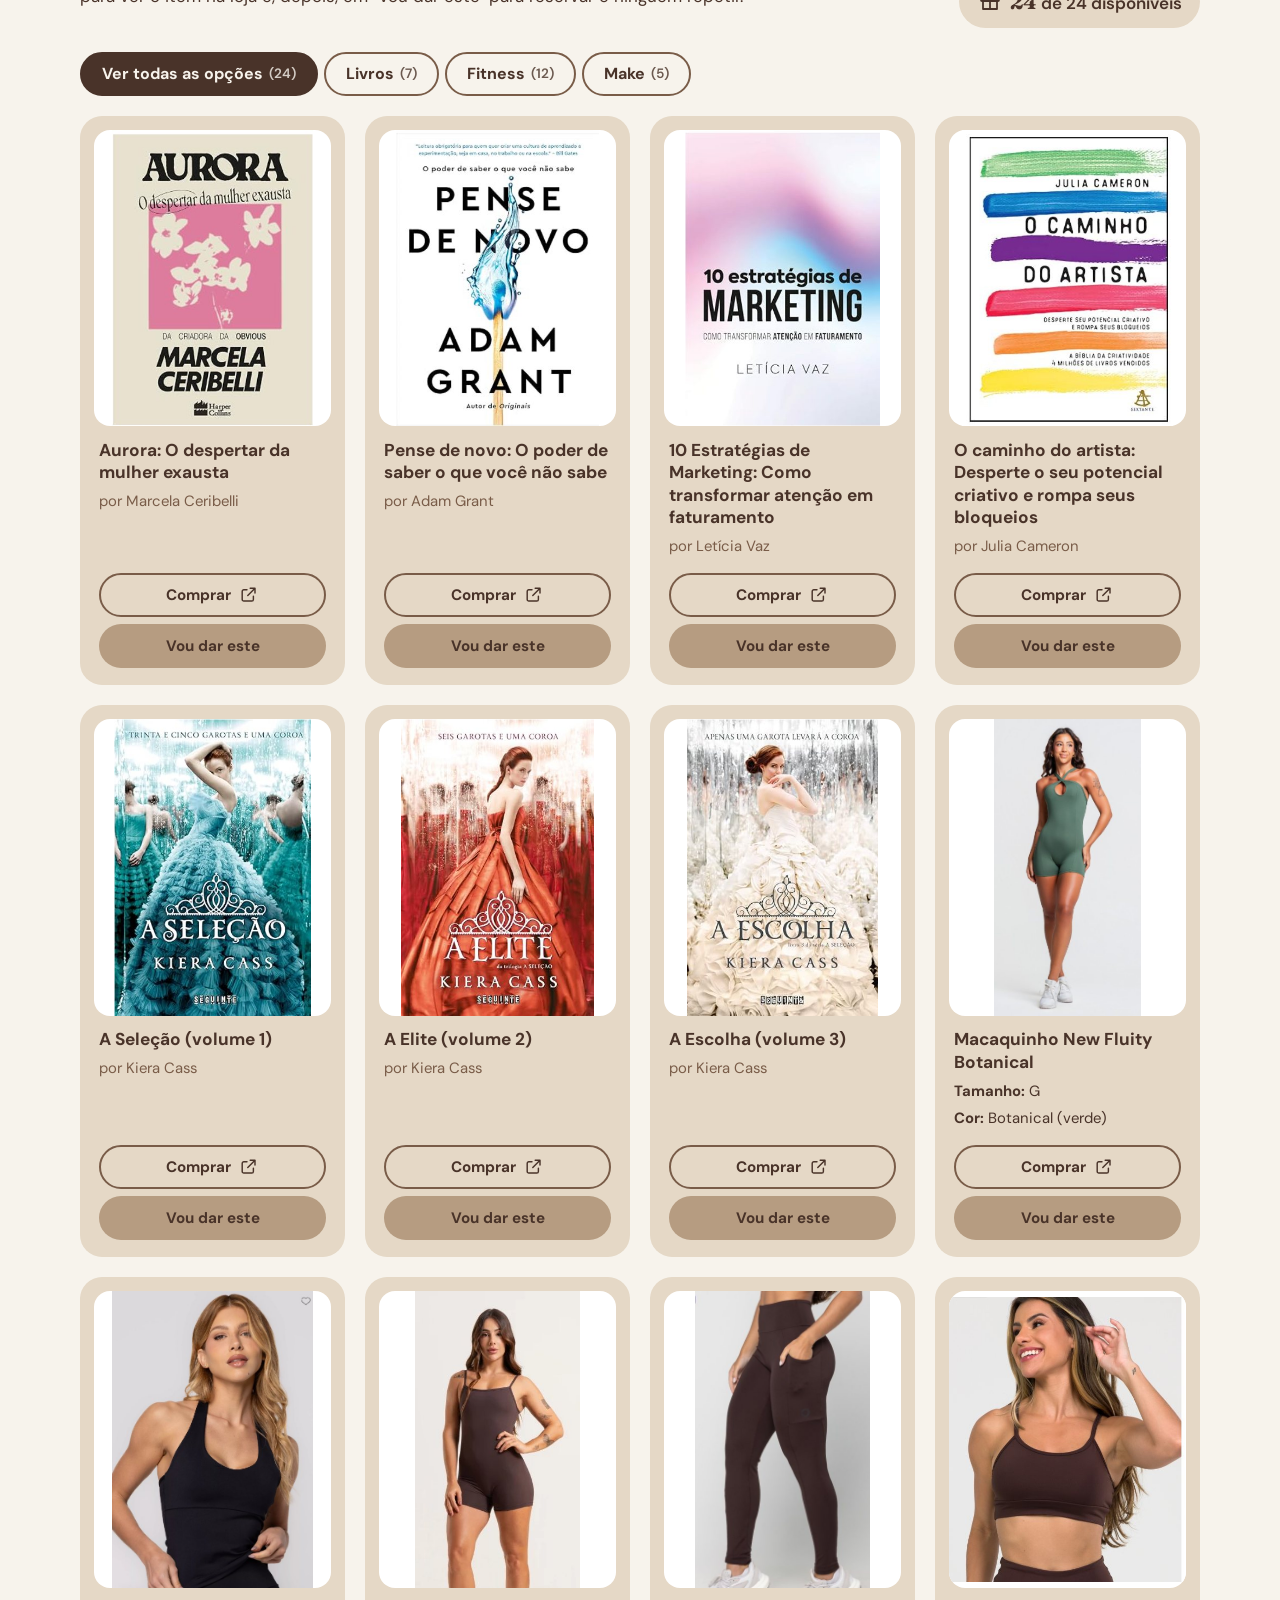
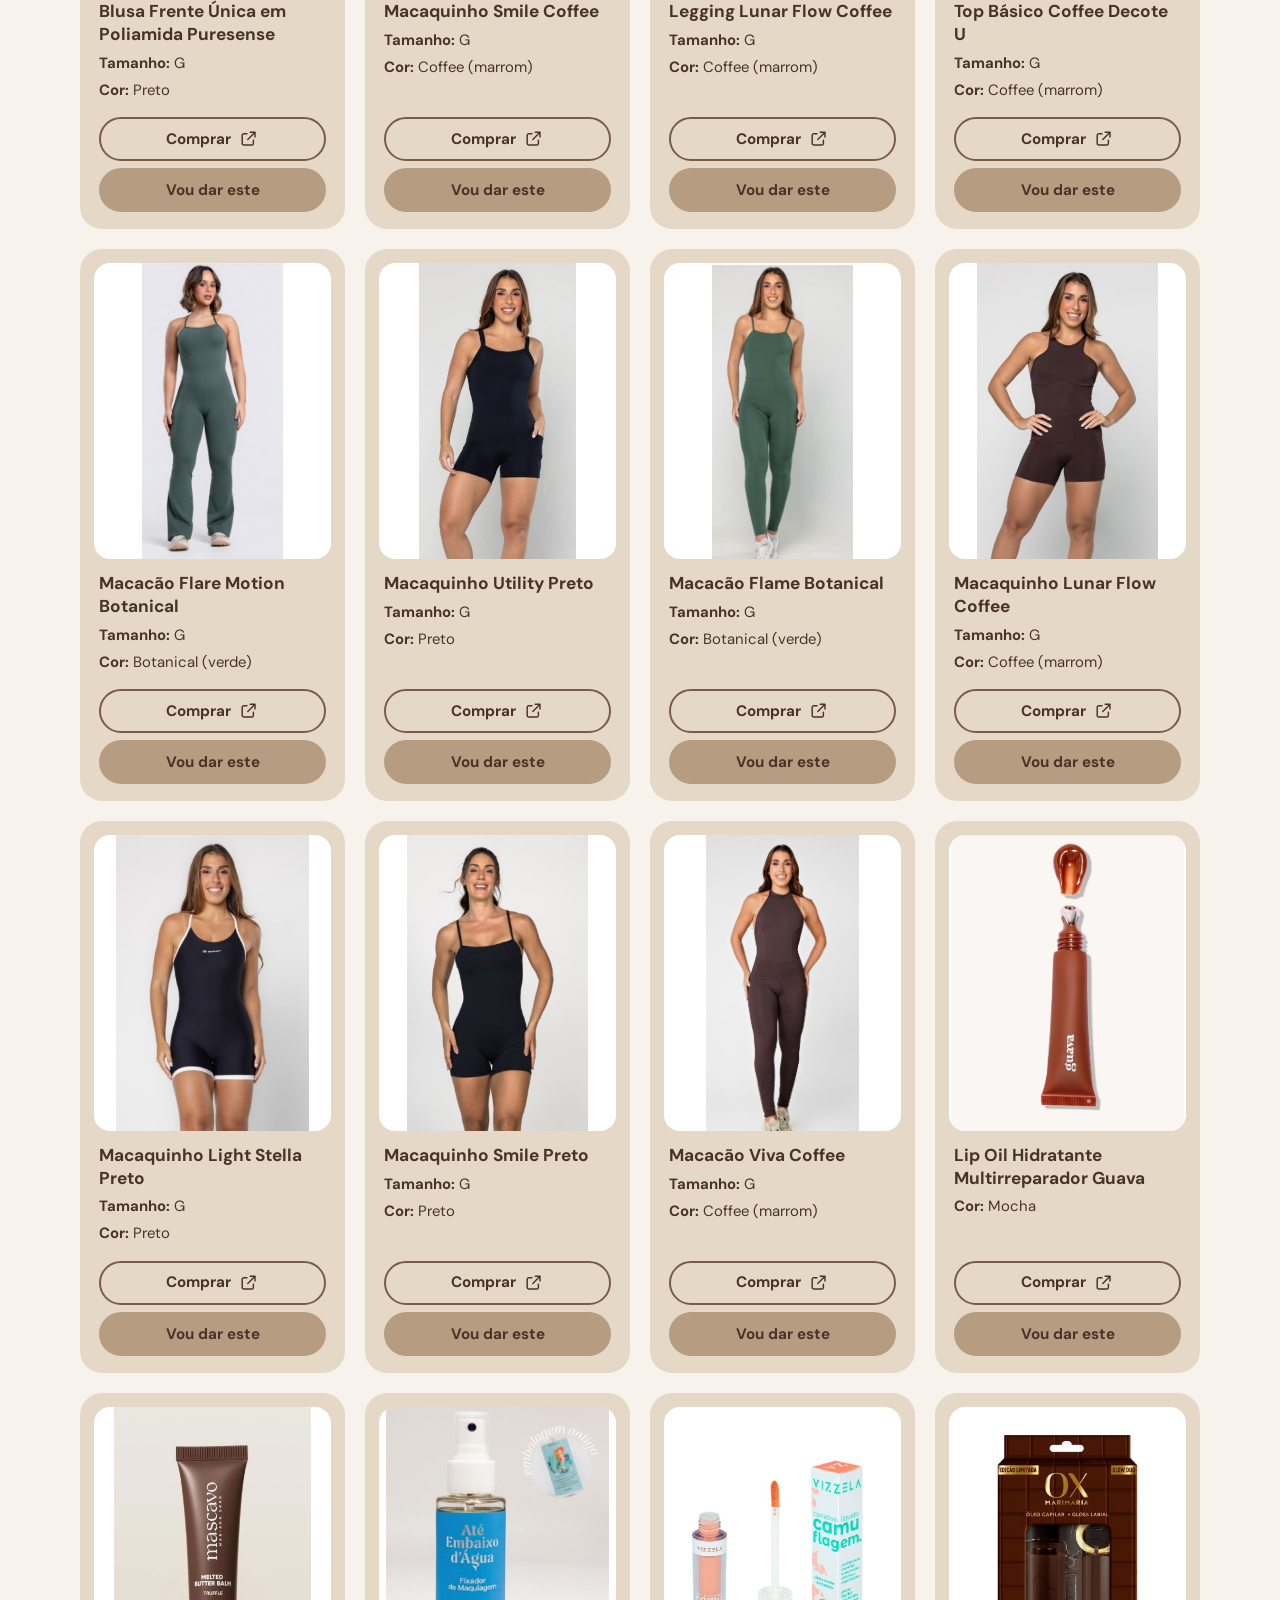
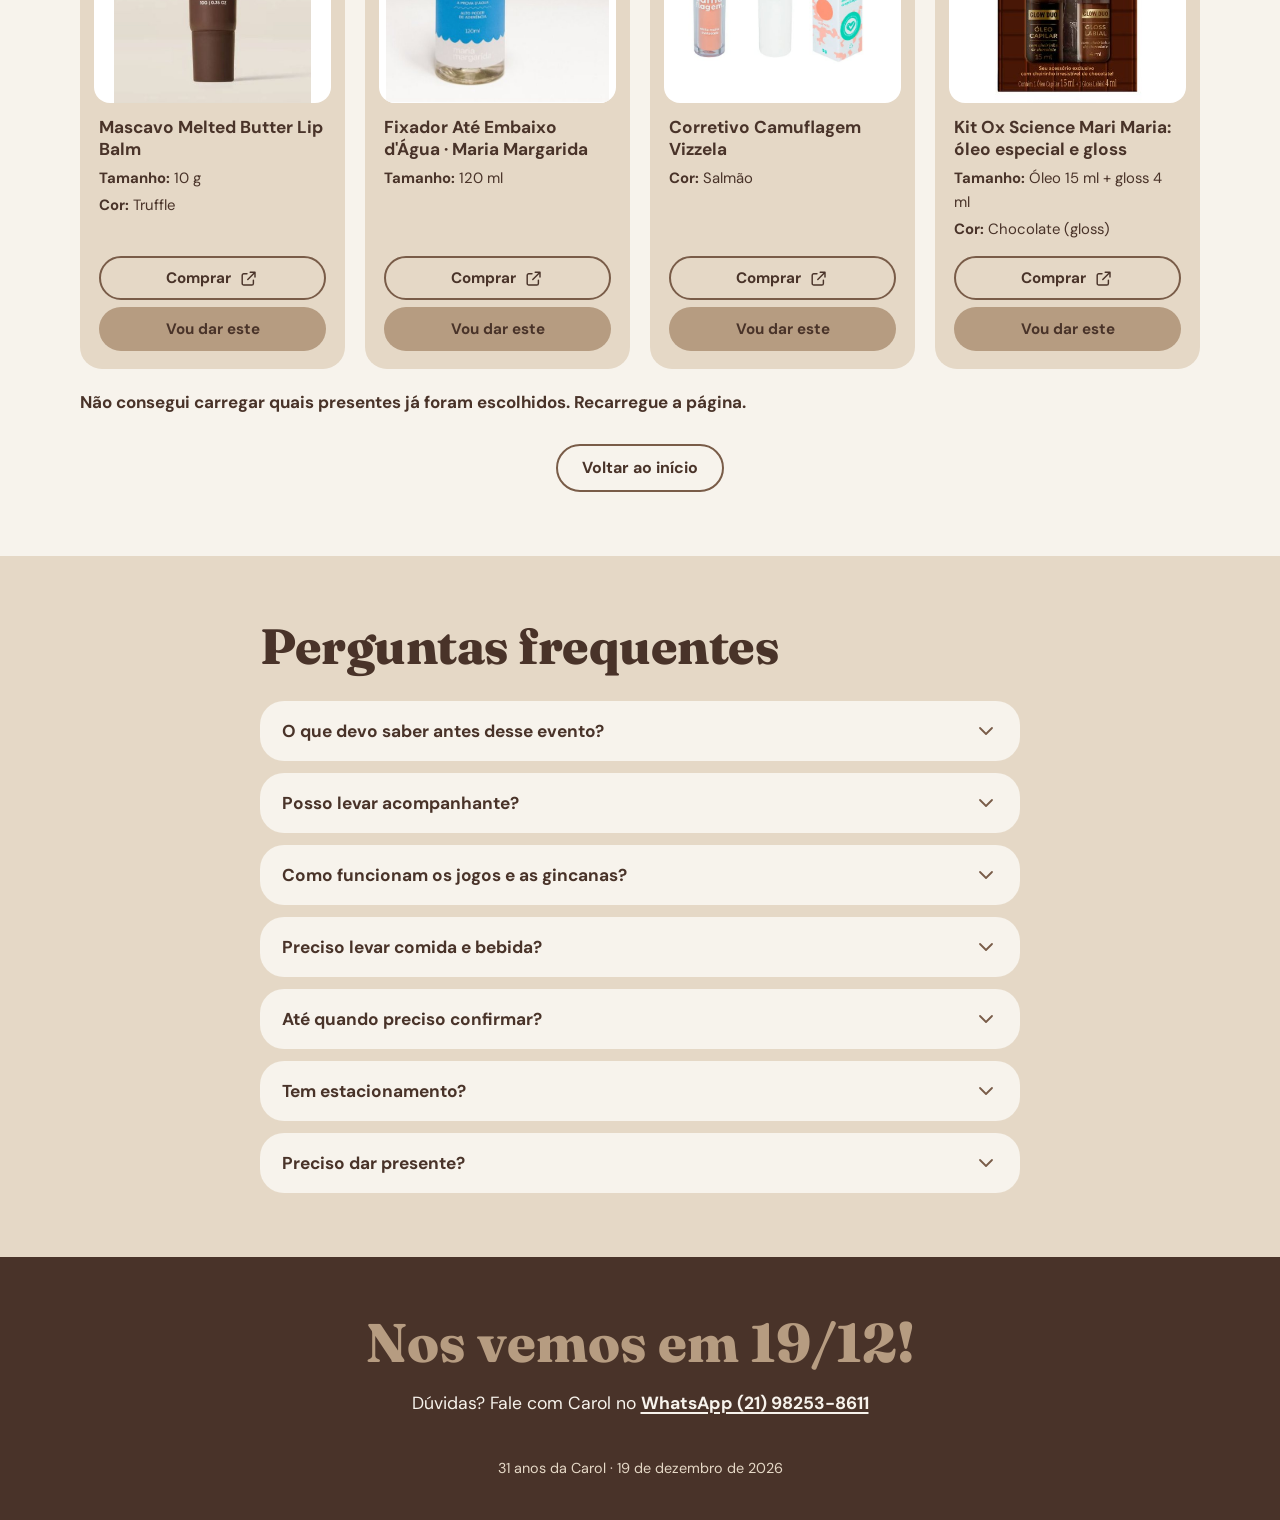
==== commit 32aeeee6: "Atualiza versao (meu mundo e presentes)" ====
--- a/index.html
+++ b/index.html
@@ -19,8 +19,8 @@
   <link rel="preconnect" href="https://fonts.gstatic.com" crossorigin>
   <link rel="stylesheet" href="https://fonts.googleapis.com/css2?family=DM+Sans:opsz,wght@9..40,400;9..40,600;9..40,700&family=Fraunces:opsz,wght@9..144,800&display=swap">
 
-  <link rel="stylesheet" href="estilo/cores.css?v=2026112701">
-  <link rel="stylesheet" href="estilo/estilo.css?v=2026112701">
+  <link rel="stylesheet" href="estilo/cores.css?v=2026112801">
+  <link rel="stylesheet" href="estilo/estilo.css?v=2026112801">
 </head>
 <body>
   <a class="pular" href="#conteudo">Pular para o conteúdo</a>
@@ -34,12 +34,12 @@
   <footer class="rodape escuro" id="rodape"></footer>
 
   <!-- Textos e presentes (edite estes arquivos) -->
-  <script src="conteudo/site.js?v=2026112701"></script>
-  <script src="conteudo/presentes.js?v=2026112701"></script>
-  <script src="conteudo/conexao.js?v=2026112701"></script>
+  <script src="conteudo/site.js?v=2026112801"></script>
+  <script src="conteudo/presentes.js?v=2026112801"></script>
+  <script src="conteudo/conexao.js?v=2026112801"></script>
   <!-- Funcionamento do site (não precisa mexer) -->
-  <script src="js/icones.js?v=2026112701"></script>
-  <script src="js/servidor.js?v=2026112701"></script>
-  <script src="js/pagina.js?v=2026112701"></script>
+  <script src="js/icones.js?v=2026112801"></script>
+  <script src="js/servidor.js?v=2026112801"></script>
+  <script src="js/pagina.js?v=2026112801"></script>
 </body>
 </html>
--- a/estilo/estilo.css
+++ b/estilo/estilo.css
@@ -478,6 +478,7 @@
   border-radius: 999px; padding: .35rem .85rem; font-size: .88rem; font-weight: 700;
 }
 .selo .icone { width: 1rem; height: 1rem; stroke-width: 2.4; }
+.presentes__voltar { margin: 1.75rem 0 0; text-align: center; }
 .status-presentes { margin: 1.25rem 0 0; font-weight: 700; }
 .status-presentes:empty { margin: 0; }
 
